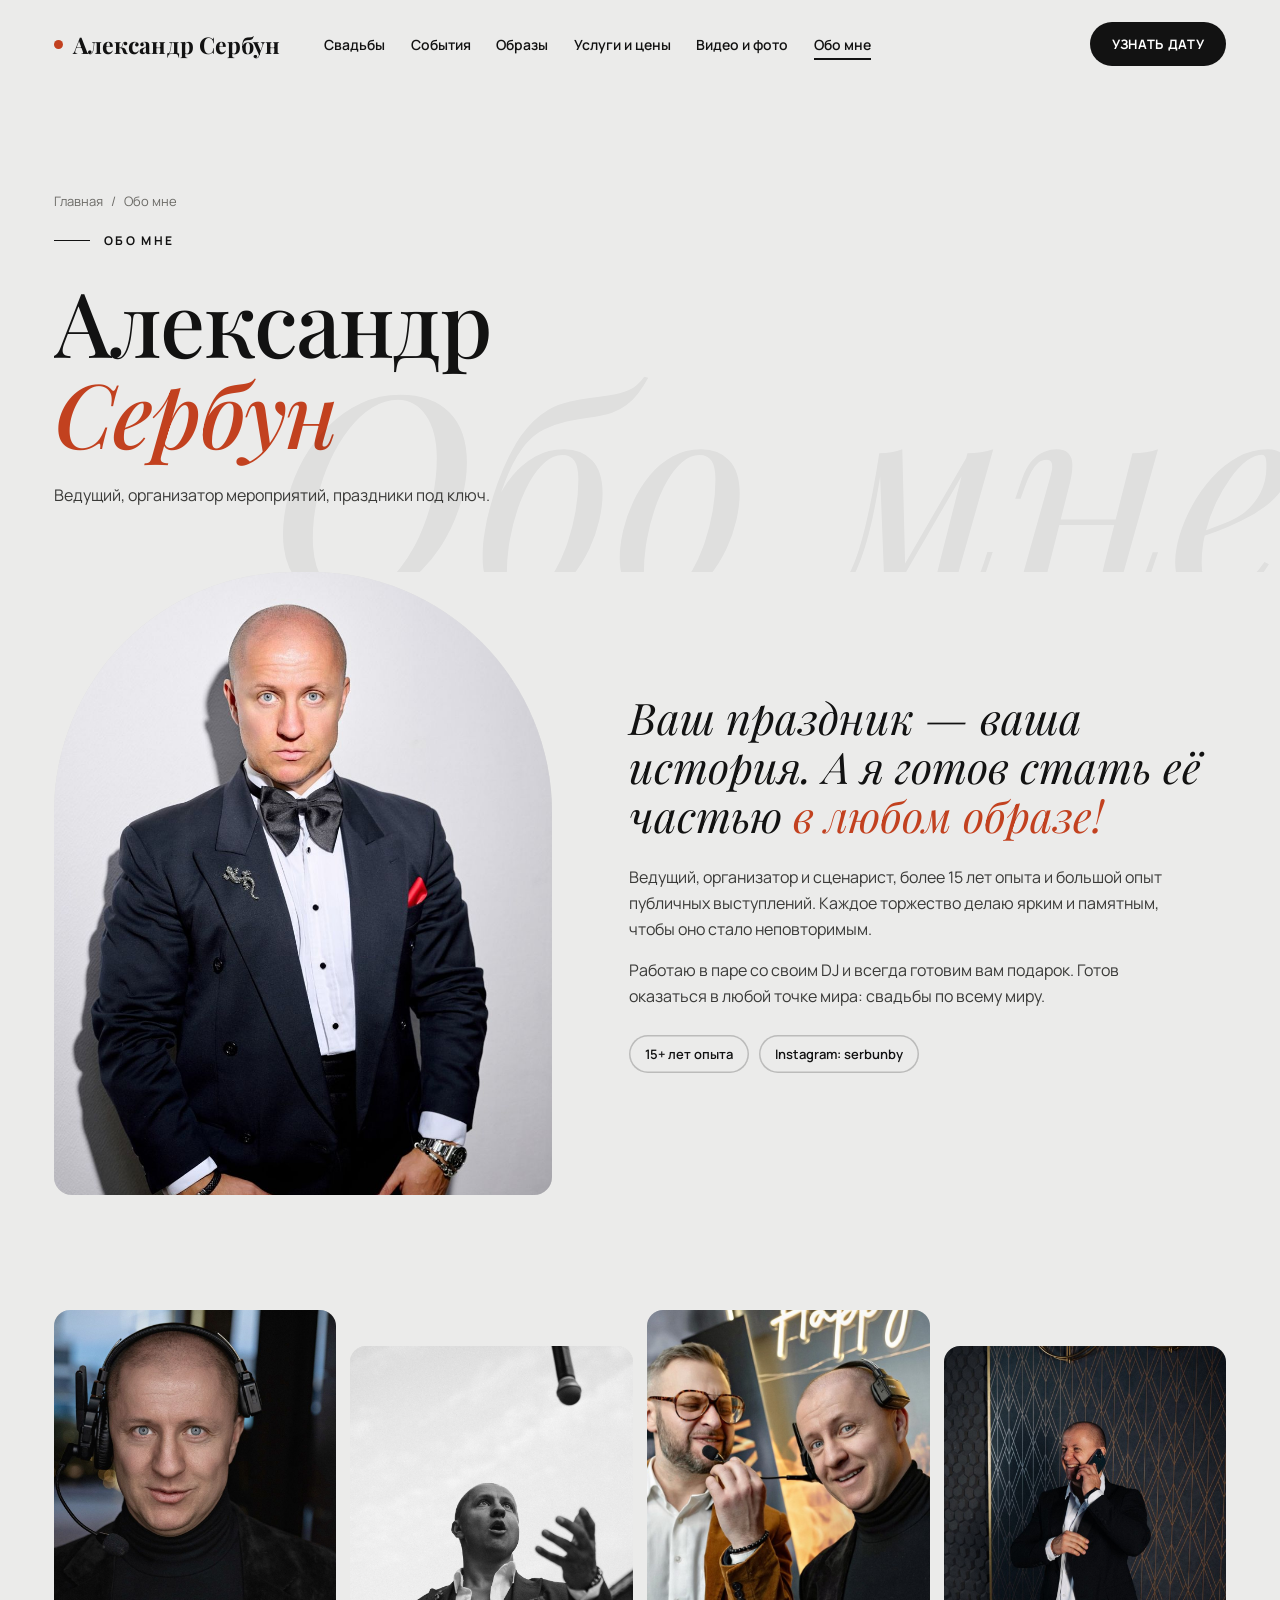
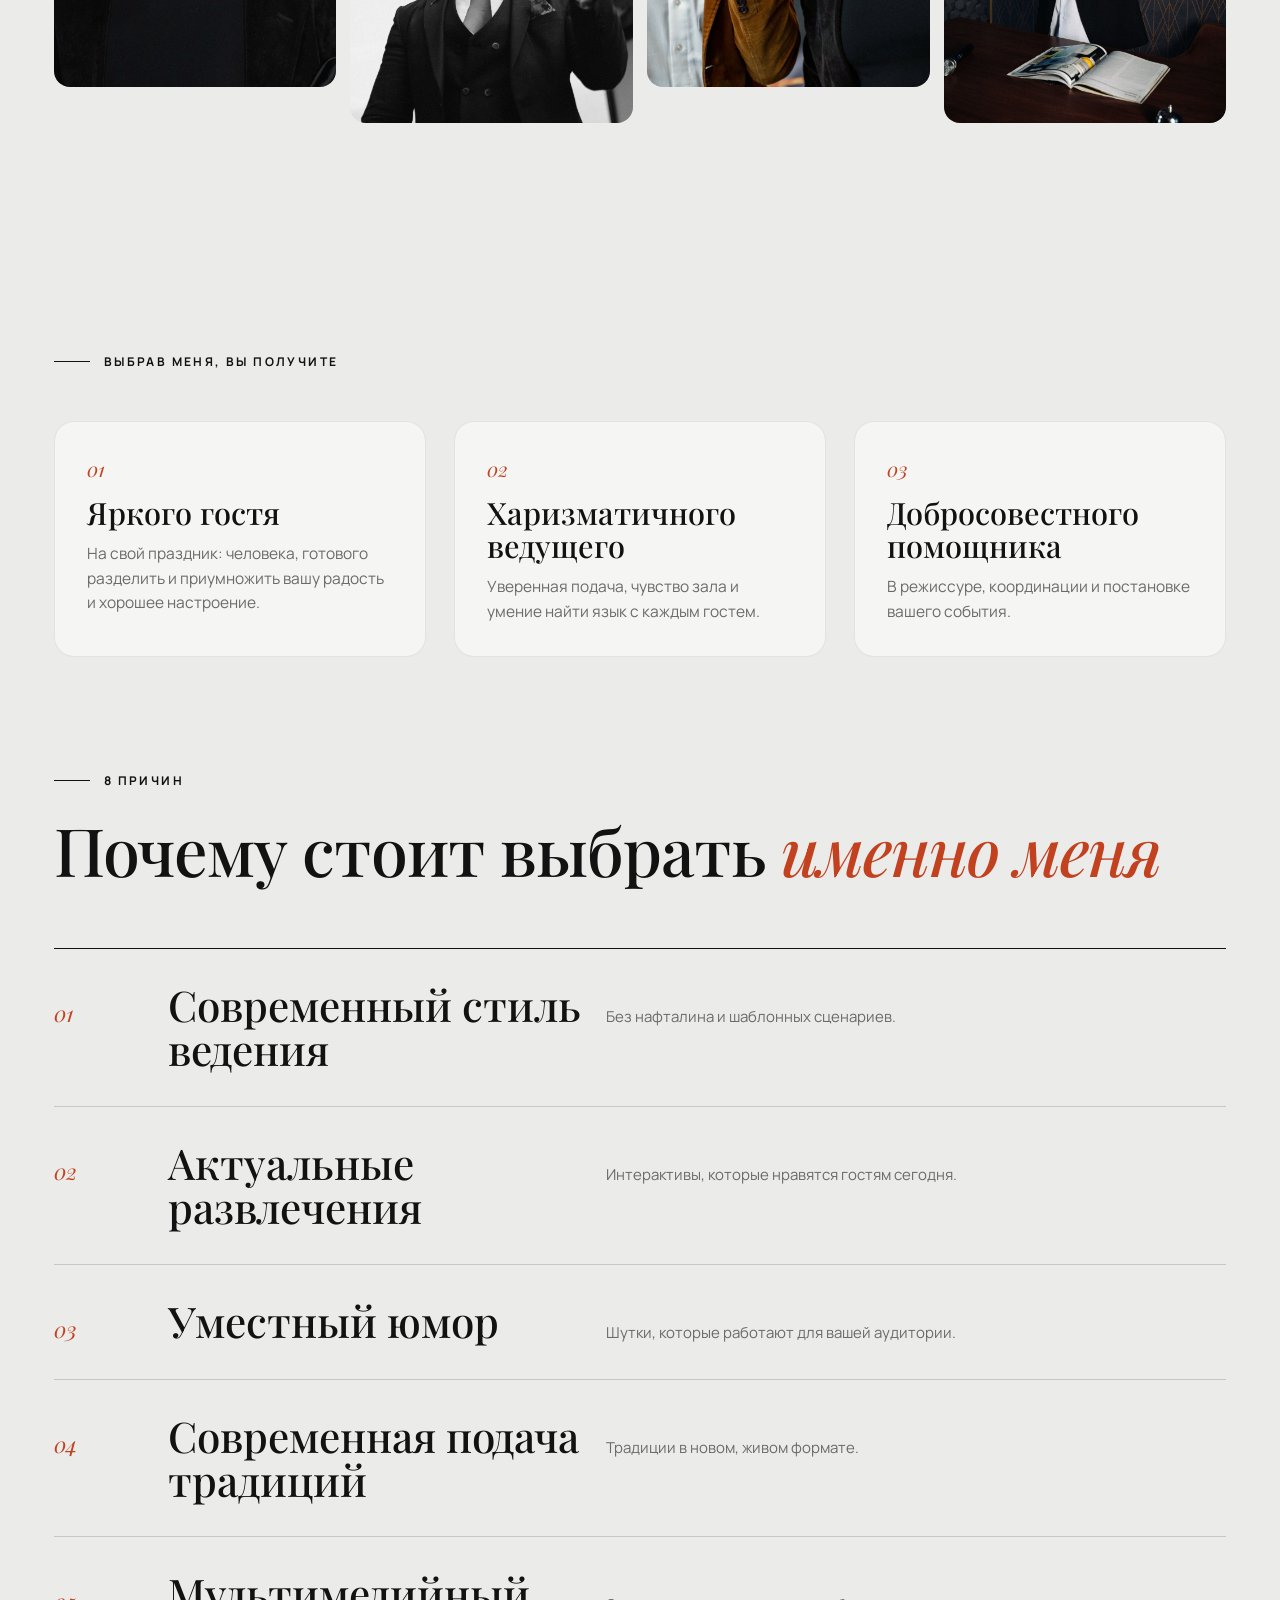
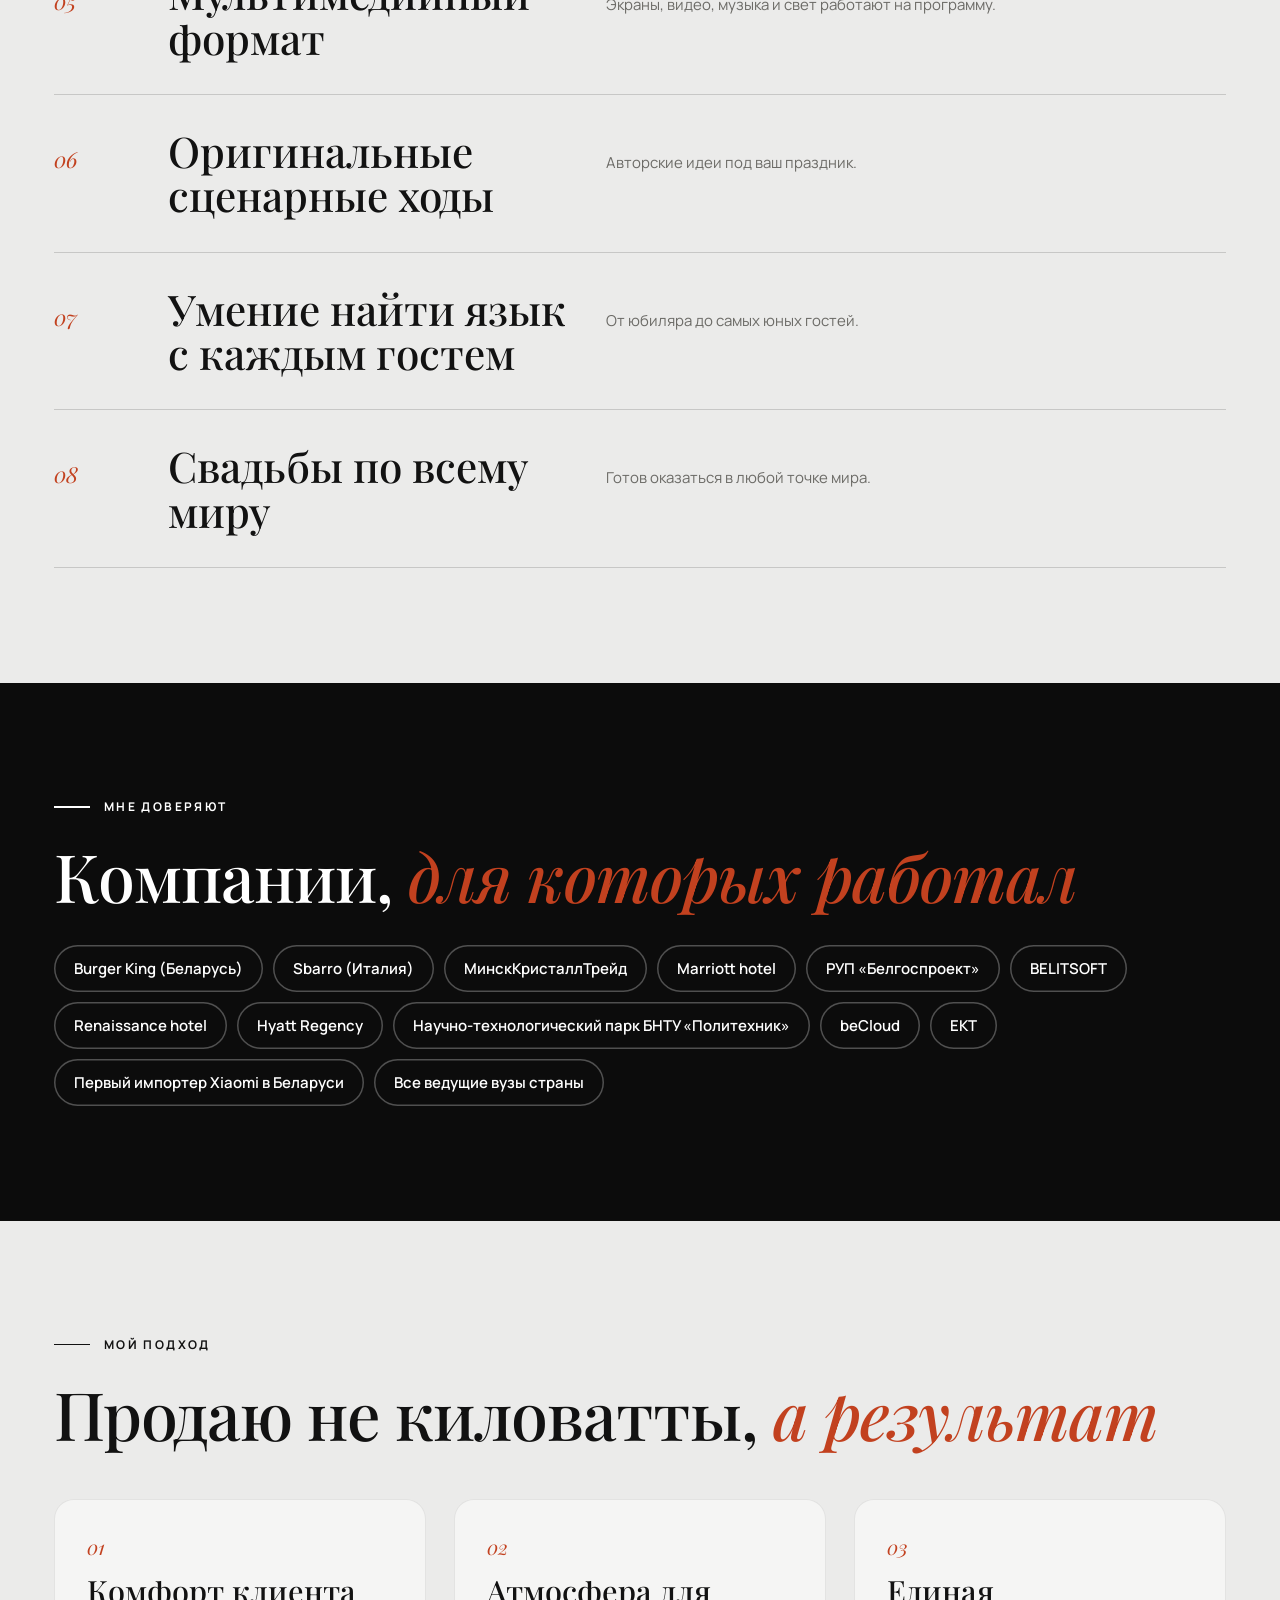
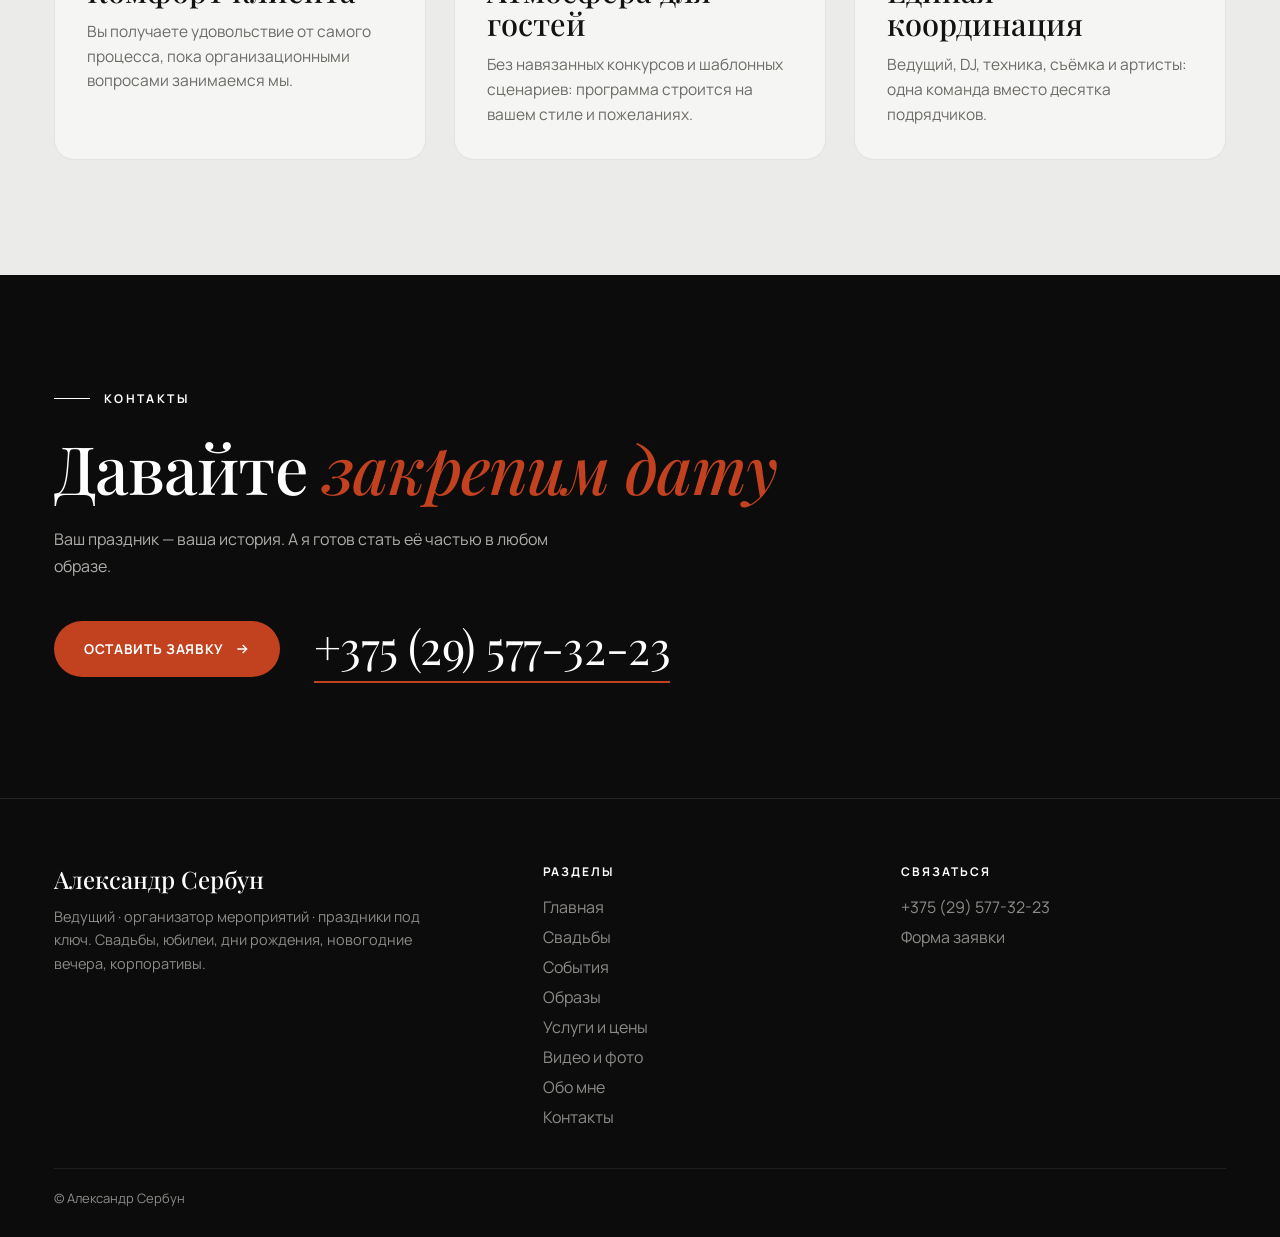
==== about.html @ 48e341a2 "Remove unwanted photos from wedding and about pages Co-Authored-By: Claude Sonnet 5.5 <noreply@anthr" ====
<!DOCTYPE html>
<html lang="ru">
<head>
<meta charset="utf-8">
<meta name="viewport" content="width=device-width, initial-scale=1">
<title>Обо мне · Александр Сербун</title>
<meta name="description" content="Александр Сербун: ведущий, организатор мероприятий, праздники под ключ.">
<link rel="preconnect" href="https://fonts.googleapis.com">
<link rel="preconnect" href="https://fonts.gstatic.com" crossorigin>
<link href="https://fonts.googleapis.com/css2?family=Playfair+Display:ital,wght@0,500;0,700;1,500;1,700&family=Manrope:wght@400;500;600;700&display=swap" rel="stylesheet">
<link rel="stylesheet" href="assets/base.css">
<link rel="stylesheet" href="assets/pages.css">
</head>
<body>
<header class="nav" id="nav">
  <a class="logo" href="index.html"><i></i>Александр Сербун</a>
  <ul class="menu"><li><a href="wedding.html">Свадьбы</a></li><li><a href="events.html">События</a></li><li><a href="themes.html">Образы</a></li><li><a href="services.html">Услуги и цены</a></li><li><a href="gallery.html">Видео и фото</a></li><li><a href="about.html" aria-current="page">Обо мне</a></li></ul>
  <div class="nav__r"><a class="pill" href="contacts.html" data-mag><span>Узнать дату</span></a><button class="burger" id="burger" aria-label="Меню" aria-expanded="false"><span></span><span></span></button></div>
</header>
<nav class="mnav" aria-label="Меню"><a href="index.html" style="--i:0">Главная</a><a href="wedding.html" style="--i:1">Свадьбы</a><a href="events.html" style="--i:2">События</a><a href="themes.html" style="--i:3">Образы</a><a href="services.html" style="--i:4">Услуги и цены</a><a href="gallery.html" style="--i:5">Видео и фото</a><a href="about.html" style="--i:6">Обо мне</a><a href="contacts.html" style="--i:7">Контакты</a><small>+375 (29) 577-32-23</small></nav>
<section class="phead">
  <div class="wrap">
    <div class="crumbs"><a href="index.html">Главная</a><span>/</span><span>Обо мне</span></div>
    <div class="kick">Обо мне</div>
    <h1 class="h1"><span class="ln" style="--i:0"><span>Александр</span></span><span class="ln" style="--i:1"><span><em>Сербун</em></span></span></h1>
    <p class="sub">Ведущий, организатор мероприятий, праздники под ключ.</p>
  </div>
  <div class="phead__word" aria-hidden="true">Обо мне</div>
</section>
<section class="sec sec--tight">
  <div class="wrap about">
    <div class="about__img sr"><img src="img/p/64.jpg" alt="Александр Сербун" style="object-position:50% 8%"></div>
    <div class="sr">
      <p class="quote">Ваш праздник — ваша история. А я готов стать её частью <em>в любом образе!</em></p>
      <p class="sub">Ведущий, организатор и сценарист, более 15 лет опыта и большой опыт публичных выступлений. Каждое торжество делаю ярким и памятным, чтобы оно стало неповторимым.</p>
      <p class="sub" style="margin-top:14px">Работаю в паре со своим DJ и всегда готовим вам подарок. Готов оказаться в любой точке мира: свадьбы по всему миру.</p>
      <div class="chips"><span class="chip">15+ лет опыта</span><span class="chip">Instagram: serbunby</span></div>
    </div>
  </div>
</section>
<section class="sec sec--tight"><div class="wrap"><div class="mos"><figure class="gi  sr" style="aspect-ratio:3/4"><img src="img/p/48.jpg" alt="Александр Сербун" loading="lazy" style="object-position:50% 25%"></figure><figure class="gi  sr" style="aspect-ratio:3/4"><img src="img/p/68.jpg" alt="Александр Сербун" loading="lazy" style="object-position:50% 40%"></figure><figure class="gi  sr" style="aspect-ratio:3/4"><img src="img/p/52.jpg" alt="Александр Сербун" loading="lazy" style="object-position:50% 40%"></figure><figure class="gi  sr" style="aspect-ratio:3/4"><img src="img/p/06.jpg" alt="Александр Сербун" loading="lazy" style="object-position:50% 40%"></figure></div></div></section>
<section class="sec">
  <div class="wrap">
    <div class="kick">Выбрав меня, вы получите</div>
    <div class="g3 mt">
      <div class="card sr"><span class="n">01</span><h3>Яркого гостя</h3><p>На свой праздник: человека, готового разделить и приумножить вашу радость и хорошее настроение.</p></div>
      <div class="card sr"><span class="n">02</span><h3>Харизматичного ведущего</h3><p>Уверенная подача, чувство зала и умение найти язык с каждым гостем.</p></div>
      <div class="card sr"><span class="n">03</span><h3>Добросовестного помощника</h3><p>В режиссуре, координации и постановке вашего события.</p></div>
    </div>
  </div>
</section>
<section class="sec sec--tight">
  <div class="wrap">
    <div class="kick">8 причин</div>
    <h2 class="h2 sr" style="margin-bottom:36px">Почему стоит выбрать <em>именно меня</em></h2>
    <div class="tk"><div class="tk__row sr"><span class="tk__n">01</span><h3>Современный стиль ведения</h3><p>Без нафталина и шаблонных сценариев.</p></div><div class="tk__row sr"><span class="tk__n">02</span><h3>Актуальные развлечения</h3><p>Интерактивы, которые нравятся гостям сегодня.</p></div><div class="tk__row sr"><span class="tk__n">03</span><h3>Уместный юмор</h3><p>Шутки, которые работают для вашей аудитории.</p></div><div class="tk__row sr"><span class="tk__n">04</span><h3>Современная подача традиций</h3><p>Традиции в новом, живом формате.</p></div><div class="tk__row sr"><span class="tk__n">05</span><h3>Мультимедийный формат</h3><p>Экраны, видео, музыка и свет работают на программу.</p></div><div class="tk__row sr"><span class="tk__n">06</span><h3>Оригинальные сценарные ходы</h3><p>Авторские идеи под ваш праздник.</p></div><div class="tk__row sr"><span class="tk__n">07</span><h3>Умение найти язык с каждым гостем</h3><p>От юбиляра до самых юных гостей.</p></div><div class="tk__row sr"><span class="tk__n">08</span><h3>Свадьбы по всему миру</h3><p>Готов оказаться в любой точке мира.</p></div></div>
  </div>
</section>
<section class="sec sec--dark">
  <div class="wrap">
    <div class="kick">Мне доверяют</div>
    <h2 class="h2 sr">Компании, <em>для которых работал</em></h2>
    <div class="chips chips--cl sr"><span class="chip">Burger King (Беларусь)</span><span class="chip">Sbarro (Италия)</span><span class="chip">МинскКристаллТрейд</span><span class="chip">Marriott hotel</span><span class="chip">РУП «Белгоспроект»</span><span class="chip">BELITSOFT</span><span class="chip">Renaissance hotel</span><span class="chip">Hyatt Regency</span><span class="chip">Научно-технологический парк БНТУ «Политехник»</span><span class="chip">beCloud</span><span class="chip">EKT</span><span class="chip">Первый импортер Xiaomi в Беларуси</span><span class="chip">Все ведущие вузы страны</span></div>
  </div>
</section>
<section class="sec">
  <div class="wrap">
    <div class="kick">Мой подход</div>
    <h2 class="h2 sr">Продаю не киловатты, <em>а результат</em></h2>
    <div class="g3 mt">
      <div class="card sr"><span class="n">01</span><h3>Комфорт клиента</h3><p>Вы получаете удовольствие от самого процесса, пока организационными вопросами занимаемся мы.</p></div>
      <div class="card sr"><span class="n">02</span><h3>Атмосфера для гостей</h3><p>Без навязанных конкурсов и шаблонных сценариев: программа строится на вашем стиле и пожеланиях.</p></div>
      <div class="card sr"><span class="n">03</span><h3>Единая координация</h3><p>Ведущий, DJ, техника, съёмка и артисты: одна команда вместо десятка подрядчиков.</p></div>
    </div>
  </div>
</section>
<section class="sec sec--dark cta">
  <div class="wrap">
    <div class="kick">Контакты</div>
    <h2 class="h2 sr">Давайте <em>закрепим дату</em></h2>
    <p class="sub sr">Ваш праздник — ваша история. А я готов стать её частью в любом образе.</p>
    <div class="cta__row sr"><a class="pill pill--lg" href="contacts.html" data-mag><span>Оставить заявку</span><svg viewBox="0 0 24 24"><path d="M5 12h14M13 6l6 6-6 6"/></svg></a><a class="phone" href="tel:+375295773223">+375 (29) 577-32-23</a></div>
  </div>
</section>
<footer class="foot2">
  <div class="foot2__grid">
    <div><b>Александр Сербун</b><p>Ведущий · организатор мероприятий · праздники под ключ. Свадьбы, юбилеи, дни рождения, новогодние вечера, корпоративы.</p></div>
    <div><h4>Разделы</h4><a href="index.html">Главная</a><a href="wedding.html">Свадьбы</a><a href="events.html">События</a><a href="themes.html">Образы</a><a href="services.html">Услуги и цены</a><a href="gallery.html">Видео и фото</a><a href="about.html">Обо мне</a><a href="contacts.html">Контакты</a></div>
    <div><h4>Связаться</h4><a href="tel:+375295773223">+375 (29) 577-32-23</a><a href="contacts.html">Форма заявки</a></div>
  </div>
  <div class="foot2__bot">© Александр Сербун</div>
</footer>
<script src="assets/site.js"></script>
</body>
</html>
---- assets/base.css ----
:root{
  --ground:#ebebea; --ink:#121212; --ink2:#3a3a38; --muted:#6c6b67; --accent:#c2411f; --black:#0c0c0c;
  --serif:"Playfair Display",Georgia,"Times New Roman",serif; --sans:"Manrope",system-ui,-apple-system,"Segoe UI",sans-serif;
  --gutter:clamp(20px,4.2vw,72px); --h:100vh; --ease:cubic-bezier(.22,1,.36,1);
}
@supports (height:100svh){:root{--h:100svh}}
*{box-sizing:border-box;margin:0;padding:0}
html{background:var(--ground);scroll-behavior:smooth}
body{font-family:var(--sans);color:var(--ink);background:var(--ground);-webkit-font-smoothing:antialiased;overflow-x:hidden}
a{color:inherit;text-decoration:none}
::selection{background:var(--accent);color:#fff}

/* ---------- NAV ---------- */
.nav{position:fixed;inset:0 0 auto 0;z-index:20;display:flex;align-items:center;justify-content:space-between;padding:22px var(--gutter);transition:padding .4s var(--ease),background .4s,backdrop-filter .4s,box-shadow .4s}
.nav.is-stuck{padding-top:13px;padding-bottom:13px;background:rgba(235,235,234,.78);backdrop-filter:blur(14px);-webkit-backdrop-filter:blur(14px);box-shadow:0 1px 0 rgba(0,0,0,.07)}
.logo{font-family:var(--serif);font-weight:700;font-size:23px;letter-spacing:.005em;display:flex;align-items:center;gap:10px}
.logo i{width:9px;height:9px;border-radius:50%;background:var(--accent);display:block;transition:transform .5s var(--ease)}
.logo:hover i{transform:scale(1.8)}
.menu{margin-left:clamp(28px,3.4vw,64px);margin-right:auto;display:flex;gap:clamp(16px,2vw,34px);list-style:none;font-size:14px;font-weight:600}
.menu a{position:relative;padding:6px 0;display:block}
.menu a::after{content:"";position:absolute;left:0;right:0;bottom:0;height:1.5px;background:var(--ink);transform:scaleX(0);transform-origin:right;transition:transform .45s var(--ease)}
.menu a:hover::after{transform:scaleX(1);transform-origin:left}
.pill{display:inline-flex;align-items:center;gap:10px;padding:13px 22px;border-radius:999px;background:var(--ink);color:#fff;font-size:13px;font-weight:700;letter-spacing:.05em;text-transform:uppercase;position:relative;overflow:hidden;transition:background .3s,transform .25s var(--ease);will-change:transform}
.pill::before{content:"";position:absolute;inset:0;background:var(--accent);transform:translateY(101%);transition:transform .45s var(--ease)}
.pill:hover::before{transform:none}
.pill span,.pill svg{position:relative}
.pill svg{width:16px;height:16px;stroke:currentColor;fill:none;stroke-width:2;transition:transform .4s var(--ease)}
.pill:hover svg{transform:translateX(4px)}
.pill--lg{padding:19px 30px;font-size:13.5px}
.pill--ghost{background:transparent;color:var(--ink);box-shadow:inset 0 0 0 1.5px var(--ink)}
.pill--ghost::before{background:var(--ink)}
.pill--ghost:hover{color:#fff}

/* ---------- HERO ---------- */
.hero{position:relative;height:var(--h);min-height:620px;overflow:hidden;isolation:isolate}
.stage-clip{position:absolute;inset:0;overflow:hidden;z-index:0}
.stage-wrap{position:absolute;top:0;left:50%;width:max(100vw,calc(var(--h)*1.7778));aspect-ratio:16/9;transform:translateX(-50%)}
.stage{position:absolute;inset:0;transform:translate3d(calc(var(--mx,0)*-10px),calc(var(--my,0)*-6px + var(--sy,0)*1px),0) scale(calc(1.02 + var(--sz,0)));will-change:transform;animation:settle 2.6s var(--ease) both}
.stage>img.bg{position:absolute;inset:0;width:100%;height:100%;display:block;user-select:none;-webkit-user-drag:none}
@keyframes settle{from{opacity:0;filter:blur(14px);scale:1.14}to{opacity:1;filter:blur(0);scale:1}}

/* microphone: left/top/size in % of the 3840x2160 canvas */
.mic{position:absolute;left:57.162%;top:0;width:5.2083%;height:19.17%;transform:translate3d(calc(var(--mx,0)*-22px),calc(var(--my,0)*-10px),0);will-change:transform}
.mic-a{width:100%;height:100%;transform-origin:50% 92%;animation:drop 1.5s .55s cubic-bezier(.3,1.4,.5,1) both,toss 2s 2.6s infinite}
.mic-a img{width:100%;height:100%;display:block;filter:drop-shadow(0 18px 14px rgba(0,0,0,.22));user-select:none;-webkit-user-drag:none}
@keyframes drop{from{transform:translateY(-130%) rotate(-24deg);opacity:0}35%{opacity:1}to{transform:none}}
@keyframes toss{
  0%,52%{transform:none}
  68%{transform:translateY(-34%) rotate(11deg)}
  82%{transform:translateY(-3%) rotate(-5deg)}
  91%{transform:translateY(-1%) rotate(2deg)}
  100%{transform:none}
}
}
}

/* soft light wash so black text reads over darker sky on the left */
.hero::after{content:"";position:absolute;inset:0;z-index:1;pointer-events:none;background:linear-gradient(90deg,rgba(236,236,235,.55) 0%,rgba(236,236,235,0) 42%)}

.hero__title{position:absolute;z-index:3;left:var(--gutter);top:calc(var(--h)*.185);font-family:var(--serif);font-weight:500;font-size:clamp(40px,5.7vw,112px);line-height:1.02;letter-spacing:-.015em;color:var(--ink)}
.ln{display:block;overflow:hidden;padding-bottom:.14em;margin-bottom:-.14em}
.ln>span{display:block;transform:translateY(112%) rotate(2.5deg);transform-origin:0 100%;animation:up 1.15s var(--ease) forwards;animation-delay:calc(.35s + var(--i)*.14s)}
@keyframes up{to{transform:none}}
.title em{font-style:italic;color:var(--accent);position:relative;display:inline-block}
.title em svg{position:absolute;left:0;bottom:-.06em;width:100%;height:.22em;overflow:visible}
.title em path{fill:none;stroke:var(--accent);stroke-width:3.2;stroke-linecap:round;stroke-dasharray:420;stroke-dashoffset:420;animation:draw 1.2s 1.7s var(--ease) forwards}
@keyframes draw{to{stroke-dashoffset:0}}

.eyebrow{position:absolute;z-index:3;left:var(--gutter);top:calc(var(--h)*.185 - 38px);display:flex;align-items:center;gap:12px;font-size:12px;font-weight:700;letter-spacing:.2em;text-transform:uppercase;opacity:0;animation:fade .9s .2s var(--ease) forwards}
.eyebrow::before{content:"";width:36px;height:1.5px;background:var(--ink);transform-origin:left;animation:grow .9s .25s var(--ease) both}
@keyframes grow{from{transform:scaleX(0)}}
@keyframes fade{to{opacity:1}}

.lower{position:absolute;z-index:3;left:var(--gutter);bottom:clamp(40px,8svh,84px);width:min(27vw,420px)}
.lede{font-size:clamp(15px,1.15vw,18px);line-height:1.62;color:var(--ink2);font-weight:500}
.acts{margin-top:28px;display:flex;gap:12px;flex-wrap:wrap}
.rv{opacity:0;transform:translateY(22px);animation:rvIn 1s var(--ease) forwards;animation-delay:calc(1.1s + var(--d,0)*.12s)}
@keyframes rvIn{to{opacity:1;transform:none}}

.avail{position:absolute;z-index:3;right:var(--gutter);bottom:clamp(40px,8svh,84px);width:min(250px,22vw);padding:20px 22px;border-radius:18px;background:rgba(244,244,243,.72);backdrop-filter:blur(14px);-webkit-backdrop-filter:blur(14px);box-shadow:0 1px 0 rgba(255,255,255,.6) inset,0 20px 50px -20px rgba(0,0,0,.35)}
.avail small{display:flex;align-items:center;gap:9px;font-size:11.5px;font-weight:700;letter-spacing:.12em;text-transform:uppercase;color:var(--ink2)}
.dot{width:8px;height:8px;border-radius:50%;background:#2f9e5b;position:relative}
.dot::after{content:"";position:absolute;inset:-5px;border-radius:50%;border:1.5px solid #2f9e5b;animation:ping 1.8s infinite}
@keyframes ping{from{transform:scale(.4);opacity:1}to{transform:scale(1.5);opacity:0}}
.avail b{display:block;font-family:var(--serif);font-size:28px;font-weight:500;margin:10px 0 4px;line-height:1.1}
.avail span.s{font-size:13px;color:var(--muted);line-height:1.45;display:block}

.cue{position:absolute;z-index:3;left:50%;bottom:20px;translate:-50% 0;width:22px;height:36px;border:1.5px solid var(--ink);border-radius:12px;opacity:.55}
.cue::after{content:"";position:absolute;left:50%;top:7px;width:3px;height:7px;margin-left:-1.5px;border-radius:2px;background:var(--ink);animation:wheel 1.8s infinite}
@keyframes wheel{0%{transform:translateY(0);opacity:1}80%{transform:translateY(12px);opacity:0}100%{opacity:0}}

/* ---------- STRIP ---------- */
.strip{background:var(--black);color:#fff;overflow:hidden;padding:26px 0;border-block:1px solid rgba(255,255,255,.08)}
.track{display:flex;width:max-content;animation:slide 34s linear infinite}
.strip:hover .track{animation-play-state:paused}
.track span{font-family:var(--serif);font-style:italic;font-size:clamp(26px,3.2vw,46px);padding:0 28px;display:flex;align-items:center;gap:56px;white-space:nowrap}
.track span::after{content:"";width:12px;height:12px;background:var(--accent);transform:rotate(45deg)}
@keyframes slide{to{transform:translateX(-50%)}}

/* ---------- NUMBERS ---------- */
.nums{background:var(--black);color:#fff;padding:clamp(56px,8vw,110px) var(--gutter)}
.nums__grid{max-width:1280px;margin:0 auto;display:grid;grid-template-columns:repeat(3,1fr);gap:clamp(24px,4vw,64px)}
.num{border-top:1px solid rgba(255,255,255,.2);padding-top:22px}
.num b{display:block;font-family:var(--serif);font-weight:500;font-size:clamp(54px,7vw,112px);line-height:1;letter-spacing:-.02em}
.num b{white-space:nowrap}
.num b i{font-style:normal;color:var(--accent);font-size:.38em;letter-spacing:0}
.num p{margin-top:14px;color:#a9a8a4;font-size:15px;line-height:1.5}
.sr{opacity:0;transform:translateY(40px);transition:opacity 1s var(--ease),transform 1s var(--ease);transition-delay:calc(var(--d,0)*.12s)}
.sr.in{opacity:1;transform:none}


/* ---------- SECTIONS ---------- */
.sec{padding:clamp(72px,9vw,150px) var(--gutter);position:relative}
.sec--dark{background:var(--black);color:#fff}
.wrap{max-width:1280px;margin:0 auto}
.kick{display:flex;align-items:center;gap:14px;font-size:12px;font-weight:700;letter-spacing:.2em;text-transform:uppercase;margin-bottom:26px}
.kick::before{content:"";width:36px;height:1.5px;background:currentColor}
.h2{font-family:var(--serif);font-weight:500;font-size:clamp(36px,5.2vw,84px);line-height:1.04;letter-spacing:-.015em}
.h2 em{font-style:italic;color:var(--accent)}
.sub{margin-top:24px;font-size:clamp(16px,1.25vw,19px);line-height:1.65;color:var(--ink2);max-width:34em}
.sec--dark .sub{color:#aeada9}

/* package */
.pkg{display:grid;grid-template-columns:minmax(0,5fr) minmax(0,6fr);gap:clamp(36px,6vw,110px);align-items:start}
.pkg__left{position:sticky;top:110px}
.price{margin-top:38px;display:flex;align-items:baseline;gap:14px;font-family:var(--serif)}
.price b{font-weight:500;font-size:clamp(60px,8vw,128px);line-height:.95;letter-spacing:-.03em}
.price span{font-size:clamp(20px,2vw,30px);color:var(--muted);font-style:italic}
.chips{margin-top:26px;display:flex;flex-wrap:wrap;gap:10px}
.chip{padding:10px 16px;border-radius:999px;font-size:13px;font-weight:600;box-shadow:inset 0 0 0 1.5px rgba(18,18,18,.22)}
.list{list-style:none;border-top:1.5px solid var(--ink)}
.list li{display:grid;grid-template-columns:54px 1fr;gap:6px 10px;padding:24px 0;border-bottom:1px solid rgba(18,18,18,.16);transition:padding .5s var(--ease),background .4s}
.list li:hover{padding-left:16px}
.list .n{font-family:var(--serif);font-style:italic;color:var(--accent);font-size:20px;padding-top:2px}
.list b{display:block;font-size:clamp(18px,1.55vw,23px);font-weight:700;letter-spacing:-.005em}
.list p{margin-top:6px;font-size:15px;line-height:1.55;color:var(--muted)}

/* themes */
.themes{margin-top:clamp(40px,5vw,72px);display:grid;grid-template-columns:repeat(5,1fr);gap:14px}
.theme{position:relative;aspect-ratio:3/4.1;border-radius:18px;padding:22px;display:flex;flex-direction:column;justify-content:space-between;background:#171717;box-shadow:inset 0 0 0 1px rgba(255,255,255,.1);overflow:hidden;transition:transform .6s var(--ease),background .5s}
.theme::before{content:"";position:absolute;width:180%;aspect-ratio:1;left:-40%;top:100%;border-radius:50%;background:var(--accent);transition:top .7s var(--ease)}
.theme:hover{transform:translateY(-8px) rotate(-1deg)}
.theme:hover::before{top:30%}
.theme>*{position:relative}
.theme small{font-size:12px;letter-spacing:.18em;font-weight:700;color:#8c8b87;transition:color .4s}
.theme h3{font-family:var(--serif);font-weight:500;font-size:clamp(24px,2vw,34px);line-height:1.05;overflow-wrap:anywhere}
.theme h3 em{display:block;font-size:.5em;font-style:normal;letter-spacing:.14em;text-transform:uppercase;font-family:var(--sans);font-weight:700;color:#8c8b87;margin-top:12px;transition:color .4s}
.theme:hover small,.theme:hover h3 em{color:rgba(255,255,255,.85)}
.note{margin-top:30px;font-size:14.5px;color:#8c8b87;max-width:46em;line-height:1.6}

/* turnkey */
.tk{margin-top:clamp(36px,5vw,70px);border-top:1.5px solid var(--ink)}
.tk__row{display:grid;grid-template-columns:90px minmax(0,4fr) minmax(0,6fr);gap:24px;align-items:baseline;padding:34px 0;border-bottom:1px solid rgba(18,18,18,.16);position:relative;overflow:hidden}
.tk__row::before{content:"";position:absolute;inset:0;background:var(--ink);transform:scaleY(0);transform-origin:bottom;transition:transform .55s var(--ease);z-index:0}
.tk__row:hover::before{transform:scaleY(1)}
.tk__row>*{position:relative;z-index:1;transition:color .35s,transform .55s var(--ease)}
.tk__row:hover>*{color:#fff}
.tk__row:hover .tk__n{color:var(--accent)}
.tk__row:hover h3{transform:translateX(12px)}
.tk__n{font-family:var(--serif);font-style:italic;font-size:22px;color:var(--accent)}
.tk__row h3{font-family:var(--serif);font-weight:500;font-size:clamp(28px,3.3vw,52px);line-height:1.05}
.tk__row p{font-size:clamp(15px,1.15vw,17.5px);line-height:1.6;color:var(--muted)}
.tk__row:hover p{color:#c9c8c4}
.tk__row p b{color:var(--ink);font-weight:700;transition:color .35s}
.tk__row:hover p b{color:#fff}

/* steps */
.steps{margin-top:clamp(40px,5vw,72px);display:grid;grid-template-columns:repeat(3,1fr);gap:clamp(24px,3.5vw,56px);position:relative}
.steps::before{content:"";z-index:0;position:absolute;left:0;right:0;top:34px;height:1.5px;background:rgba(255,255,255,.18)}
.steps::after{content:"";z-index:0;position:absolute;left:0;top:34px;height:1.5px;width:100%;background:var(--accent);transform:scaleX(0);transform-origin:left;transition:transform 2.2s .3s var(--ease)}
.steps.in::after{transform:scaleX(1)}
.step{position:relative;z-index:1;padding-top:78px}
.step i{position:absolute;top:0;left:0;width:68px;height:68px;border-radius:50%;background:var(--black);box-shadow:inset 0 0 0 1.5px rgba(255,255,255,.35);display:grid;place-items:center;font-style:normal;font-family:var(--serif);font-size:28px;transition:background .5s,box-shadow .5s}
.step:hover i{background:var(--accent);box-shadow:none}
.step h3{font-family:var(--serif);font-weight:500;font-size:clamp(24px,2.2vw,34px);line-height:1.1}
.step p{margin-top:12px;color:#aeada9;line-height:1.6;font-size:15.5px}

/* contact */
.contact{display:grid;grid-template-columns:minmax(0,1fr) minmax(0,1fr);gap:clamp(36px,6vw,110px);align-items:start}
.phone{display:inline-block;margin-top:34px;font-family:var(--serif);font-size:clamp(30px,3.6vw,54px);letter-spacing:-.01em;border-bottom:2px solid var(--accent);padding-bottom:4px;transition:color .3s}
.phone:hover{color:var(--accent)}
.form{display:grid;gap:14px;background:#151515;border-radius:22px;padding:clamp(22px,3vw,40px);box-shadow:inset 0 0 0 1px rgba(255,255,255,.09)}
.form label{display:grid;gap:8px;font-size:12px;font-weight:700;letter-spacing:.12em;text-transform:uppercase;color:#8c8b87}
.form input,.form select{font:inherit;font-size:16px;letter-spacing:0;text-transform:none;font-weight:500;color:#fff;background:transparent;border:0;border-bottom:1.5px solid rgba(255,255,255,.22);padding:10px 0 12px;outline:0;border-radius:0;transition:border-color .3s;color-scheme:dark}
.form select option{color:#111}
.form input:focus,.form select:focus{border-color:var(--accent)}
.form .row2{display:grid;grid-template-columns:1fr 1fr;gap:18px}
.form button{margin-top:10px;border:0;cursor:pointer;font-family:var(--sans)}
.form .pill{justify-content:center;background:var(--accent)}
.form .pill::before{background:#fff}
.form .pill:hover{color:#111}
.result{display:none;margin-top:6px;padding:18px;border-radius:14px;background:rgba(255,255,255,.06);font-size:14.5px;line-height:1.6;color:#d9d8d4;white-space:pre-line}
.result.show{display:block;animation:rvIn .6s var(--ease) both}
.result button{margin-top:12px;background:#fff;color:#111;padding:10px 16px;border-radius:999px;font-size:12.5px;font-weight:700;letter-spacing:.05em;text-transform:uppercase;cursor:pointer}
.foot{background:var(--black);color:#8c8b87;padding:30px var(--gutter);border-top:1px solid rgba(255,255,255,.1);font-size:14px;display:flex;justify-content:space-between;gap:20px;flex-wrap:wrap}
.foot b{color:#fff;font-family:var(--serif);font-weight:500;font-size:18px}

/* ---------- MOBILE ---------- */
@media (max-width:900px){
  :root{--h:60svh}
  .menu{display:none}
  .nav .pill{padding:11px 16px;font-size:12px}
  .hero{height:auto;min-height:0;padding-bottom:36px;background:var(--ground)}
  .hero .stage-clip{height:var(--h);inset:0 0 auto 0;-webkit-mask-image:linear-gradient(#000 78%,transparent);mask-image:linear-gradient(#000 78%,transparent)}
  .hero::after{display:none}
  .hero__spacer{height:calc(var(--h) - 20px)}
  .eyebrow{top:86px}
  .hero__title{top:108px;font-size:clamp(30px,8.6vw,52px)}
  .lower{position:relative;left:auto;bottom:auto;width:auto;margin:0 var(--gutter)}
  .avail{position:relative;right:auto;bottom:auto;width:auto;margin:26px var(--gutter) 0}
  .cue{display:none}
  .nums__grid{grid-template-columns:1fr}

  .pkg,.contact{grid-template-columns:1fr}
  .pkg__left{position:static}
  .themes{grid-template-columns:repeat(2,1fr)}
  .theme{aspect-ratio:3/3.4;padding:16px}
  .theme h3{font-size:18px;overflow-wrap:normal}
  .theme:last-child{grid-column:1/-1;aspect-ratio:auto;min-height:130px}
  .tk__row{grid-template-columns:44px 1fr;gap:10px 14px;padding:26px 0}
  .tk__row p{grid-column:2}
  .steps{grid-template-columns:1fr;gap:34px}
  .steps::before,.steps::after{display:none}
  .step{padding:0 0 0 88px;min-height:68px}
  .form .row2{grid-template-columns:1fr}
}
@media (min-width:901px){.hero__spacer{display:none}}

@media (prefers-reduced-motion:reduce){
  *,*::before,*::after{animation-duration:.01ms!important;animation-delay:0s!important;animation-iteration-count:1!important;transition-duration:.01ms!important}
  .track{animation:none}
}
---- assets/pages.css ----
/* ===== multipage additions ===== */
body{animation:pagein .7s var(--ease) both}
@keyframes pagein{from{opacity:0}to{opacity:1}}

/* nav: burger + mobile overlay */
.nav .menu a[aria-current="page"]::after{transform:scaleX(1)}
.burger{display:none;width:46px;height:46px;border-radius:50%;border:0;background:var(--ink);cursor:pointer;position:relative;margin-left:10px}
.burger span{position:absolute;left:14px;right:14px;height:1.5px;background:#fff;transition:transform .45s var(--ease),top .45s var(--ease)}
.burger span:nth-child(1){top:19px}.burger span:nth-child(2){top:26px}
.menu-open .burger span:nth-child(1){top:23px;transform:rotate(45deg)}
.menu-open .burger span:nth-child(2){top:23px;transform:rotate(-45deg)}
.nav__r{display:flex;align-items:center}
.mnav{position:fixed;inset:0;z-index:15;background:var(--black);color:#fff;display:flex;flex-direction:column;justify-content:center;gap:6px;padding:0 var(--gutter);clip-path:circle(0 at calc(100% - 44px) 44px);transition:clip-path .8s var(--ease);pointer-events:none}
.menu-open .mnav{clip-path:circle(150% at calc(100% - 44px) 44px);pointer-events:auto}
.mnav a{font-family:var(--serif);font-size:clamp(34px,9vw,56px);line-height:1.25;opacity:0;transform:translateY(24px);transition:opacity .6s var(--ease),transform .6s var(--ease)}
.menu-open .mnav a{opacity:1;transform:none;transition-delay:calc(.15s + var(--i)*.06s)}
.mnav small{margin-top:26px;color:#8c8b87;font-size:15px}
.menu-open{overflow:hidden}
.menu-open .nav{background:transparent!important;box-shadow:none!important;backdrop-filter:none!important}
.menu-open .logo{color:#fff}

/* page head */
.phead{padding:clamp(140px,15vw,220px) var(--gutter) clamp(36px,5vw,80px);position:relative;overflow:hidden}
.phead .h1{font-family:var(--serif);font-weight:500;font-size:clamp(42px,7vw,118px);line-height:1.02;letter-spacing:-.02em;max-width:14em}
.phead .h1 em{font-style:italic;color:var(--accent)}
.phead .ln>span{animation-delay:calc(.15s + var(--i)*.13s)}
.phead .sub{opacity:0;animation:rvIn 1s .7s var(--ease) forwards}
.phead .kick{opacity:0;animation:rvIn .8s .05s var(--ease) forwards}
.crumbs{margin-bottom:22px;font-size:13px;color:var(--muted);display:flex;gap:8px}
.crumbs a:hover{color:var(--ink)}
.phead__word{position:absolute;right:-1vw;bottom:-.18em;font-family:var(--serif);font-style:italic;font-size:clamp(120px,22vw,360px);line-height:1;color:rgba(18,18,18,.05);pointer-events:none;user-select:none;white-space:nowrap}

/* placeholders */
.ph{position:relative;border-radius:16px;overflow:hidden;background:repeating-linear-gradient(135deg,#dcdcda 0 14px,#e3e3e1 14px 28px);display:grid;place-items:center;color:#8d8c88;font-size:12px;font-weight:700;letter-spacing:.14em;text-transform:uppercase;text-align:center;padding:14px;transition:transform .7s var(--ease)}
.ph:hover{transform:scale(.985)}
.ph--dark{background:repeating-linear-gradient(135deg,#171717 0 14px,#1c1c1c 14px 28px);color:#6d6c68}
.ph--video::after{content:"";position:absolute;width:64px;height:64px;border-radius:50%;background:var(--accent);box-shadow:0 12px 30px -8px rgba(194,65,31,.6)}
.ph--video::before{content:"";position:absolute;z-index:1;border-left:16px solid #fff;border-top:10px solid transparent;border-bottom:10px solid transparent;margin-left:5px}
.ph span{position:relative;z-index:2}
.ph--video span{position:absolute;bottom:14px;left:0;right:0}

/* generic grids */
.g2{display:grid;grid-template-columns:repeat(2,minmax(0,1fr));gap:clamp(20px,3vw,48px)}
.g3{display:grid;grid-template-columns:repeat(3,minmax(0,1fr));gap:clamp(16px,2.2vw,32px)}
.card{border-radius:20px;padding:clamp(24px,2.6vw,38px);background:#f5f5f4;box-shadow:inset 0 0 0 1px rgba(18,18,18,.08);transition:transform .6s var(--ease),box-shadow .6s}
.card:hover{transform:translateY(-6px);box-shadow:inset 0 0 0 1px rgba(18,18,18,.08),0 30px 50px -30px rgba(0,0,0,.3)}
.card .n{font-family:var(--serif);font-style:italic;color:var(--accent);font-size:20px}
.card h3{font-family:var(--serif);font-weight:500;font-size:clamp(26px,2.4vw,36px);line-height:1.08;margin:14px 0 12px}
.card p{color:var(--muted);line-height:1.6;font-size:15.5px}
.sec--dark .card{background:#151515;box-shadow:inset 0 0 0 1px rgba(255,255,255,.09)}
.sec--dark .card p{color:#aeada9}
.sec--tight{padding-top:0}
.mt{margin-top:clamp(32px,4vw,64px)}

/* link rows (home directions) */
a.tk__row{cursor:pointer}
.tk__arrow{justify-self:end;width:30px;height:30px;stroke:currentColor;fill:none;stroke-width:1.6;transition:transform .5s var(--ease)}
a.tk__row:hover .tk__arrow{transform:translate(6px,-6px)}
.tk__row.has-arrow{grid-template-columns:90px minmax(0,5fr) minmax(0,5fr) 40px}

/* price table */
.ptable{border-top:1.5px solid var(--ink)}
.ptable div{display:grid;grid-template-columns:minmax(0,5fr) minmax(0,5fr) auto;gap:20px;align-items:baseline;padding:26px 0;border-bottom:1px solid rgba(18,18,18,.16)}
.ptable b{font-family:var(--serif);font-weight:500;font-size:clamp(22px,2.2vw,32px)}
.ptable span{color:var(--muted);font-size:15px;line-height:1.5}
.ptable strong{font-family:var(--serif);font-weight:500;font-size:clamp(22px,2.2vw,32px);white-space:nowrap}
.ptable strong.soft{font-size:15px;font-family:var(--sans);font-weight:700;letter-spacing:.06em;text-transform:uppercase;color:var(--accent)}

/* faq */
.faq{border-top:1.5px solid var(--ink)}
.faq details{border-bottom:1px solid rgba(18,18,18,.16)}
.faq summary{list-style:none;cursor:pointer;display:flex;justify-content:space-between;gap:20px;align-items:center;padding:26px 0;font-family:var(--serif);font-size:clamp(21px,2vw,30px);line-height:1.15}
.faq summary::-webkit-details-marker{display:none}
.faq summary i{flex:none;width:34px;height:34px;border-radius:50%;box-shadow:inset 0 0 0 1.5px var(--ink);position:relative;transition:transform .5s var(--ease),background .3s}
.faq summary i::before,.faq summary i::after{content:"";position:absolute;left:10px;right:10px;top:16px;height:1.5px;background:var(--ink);transition:background .3s}
.faq summary i::after{transform:rotate(90deg);transition:transform .5s var(--ease),background .3s}
.faq details[open] summary i{transform:rotate(180deg);background:var(--ink)}
.faq details[open] summary i::before,.faq details[open] summary i::after{background:#fff}
.faq details[open] summary i::after{transform:rotate(0)}
.faq details p{padding:0 60px 28px 0;color:var(--muted);line-height:1.65;max-width:46em;animation:rvIn .6s var(--ease) both}

/* gallery */
.filters{display:flex;flex-wrap:wrap;gap:10px;margin-bottom:34px}
.filters button{font:inherit;font-size:13.5px;font-weight:700;padding:11px 20px;border-radius:999px;border:0;cursor:pointer;background:transparent;color:var(--ink);box-shadow:inset 0 0 0 1.5px rgba(18,18,18,.25);transition:.3s}
.filters button:hover{box-shadow:inset 0 0 0 1.5px var(--ink)}
.filters button.on{background:var(--ink);color:#fff;box-shadow:none}
.mason{columns:3;column-gap:18px}
.mason .ph{margin-bottom:18px;break-inside:avoid;transition:opacity .5s var(--ease),transform .6s var(--ease)}
.mason .ph.off{display:none}
.mason .a{aspect-ratio:4/5}.mason .b{aspect-ratio:1}.mason .c{aspect-ratio:16/10}.mason .d{aspect-ratio:3/4}

/* about */
.about{display:grid;grid-template-columns:minmax(0,5fr) minmax(0,6fr);gap:clamp(32px,6vw,100px);align-items:center}
.about__img{border-radius:240px 240px 18px 18px;overflow:hidden;aspect-ratio:4/5;position:relative;background:#dcdcda}
.about__img img{width:100%;height:100%;object-fit:cover;object-position:50% 20%;display:block;transform:scale(calc(1.04 + var(--sz,0)));transition:transform .2s linear}
.quote{font-family:var(--serif);font-style:italic;font-size:clamp(28px,3.4vw,54px);line-height:1.12}
.quote em{color:var(--accent)}

/* cta band */
.cta{text-align:left}
.cta .h2{max-width:12em}
.cta__row{margin-top:36px;display:flex;flex-wrap:wrap;gap:18px 34px;align-items:center}
.cta .pill{background:var(--accent)}
.cta .pill::before{background:#fff}
.cta .pill:hover{color:#111}
.cta .phone{margin-top:0}

/* footer */
.foot2{background:var(--black);color:#8c8b87;padding:clamp(44px,5vw,72px) var(--gutter) 30px;border-top:1px solid rgba(255,255,255,.1)}
.foot2__grid{max-width:1280px;margin:0 auto;display:grid;grid-template-columns:1.4fr 1fr 1fr;gap:34px}
.foot2 b{display:block;color:#fff;font-family:var(--serif);font-weight:500;font-size:24px;margin-bottom:10px}
.foot2 a{display:block;padding:4px 0;transition:color .3s}
.foot2 a:hover{color:#fff}
.foot2 p{line-height:1.6;font-size:14.5px;max-width:26em}
.foot2 h4{color:#fff;font-size:12px;letter-spacing:.16em;text-transform:uppercase;margin-bottom:12px}
.foot2__bot{max-width:1280px;margin:36px auto 0;padding-top:20px;border-top:1px solid rgba(255,255,255,.08);font-size:13px}

@media (max-width:900px){
  .burger{display:block}
  .nav .pill{display:none}
  .g2,.g3,.about{grid-template-columns:1fr}
  .mason{columns:2;column-gap:12px}
  .mason .ph{margin-bottom:12px}
  .ptable div{grid-template-columns:1fr auto;gap:6px 14px}
  .ptable span{grid-column:1/-1;grid-row:2}
  .tk__row.has-arrow{grid-template-columns:44px 1fr 28px}
  .tk__row.has-arrow p{grid-column:2/3}
  .tk__arrow{grid-row:1;grid-column:3}
  .foot2__grid{grid-template-columns:1fr}
  .faq details p{padding-right:0}
  .phead__word{display:none}
}

/* photos */
.gi{margin:0;border-radius:16px;overflow:hidden;background:#dcdcda;position:relative}
.gi img{width:100%;height:100%;object-fit:cover;display:block;transition:transform .9s var(--ease)}
.gi:hover img{transform:scale(1.05)}
.mos{display:grid;grid-template-columns:repeat(4,minmax(0,1fr));gap:14px}
.mos .gi:nth-child(even){margin-top:36px}
.mason .gi{margin-bottom:18px;break-inside:avoid;cursor:zoom-in;transition:opacity .5s var(--ease)}
.mason .gi img{height:auto}
.mason .gi.off{display:none}
.mason .gi--vid{cursor:default;background:#000}.mason .gi--vid video{width:100%;display:block}
.lb{position:fixed;inset:0;background:rgba(12,12,12,.94);display:none;place-items:center;z-index:200;cursor:zoom-out;padding:24px}
.lb.on{display:grid}.lb img{max-width:100%;max-height:100%;border-radius:10px}
@media(max-width:900px){.mos{grid-template-columns:repeat(2,minmax(0,1fr))}.mos .gi:nth-child(even){margin-top:0}.mason{columns:2;column-gap:12px}.mason .gi{margin-bottom:12px}}
.chips--cl{margin-top:34px}.chips--cl .chip{font-size:15px;padding:13px 20px}
.sec--dark .chip{box-shadow:inset 0 0 0 1.5px rgba(255,255,255,.28);color:#fff}
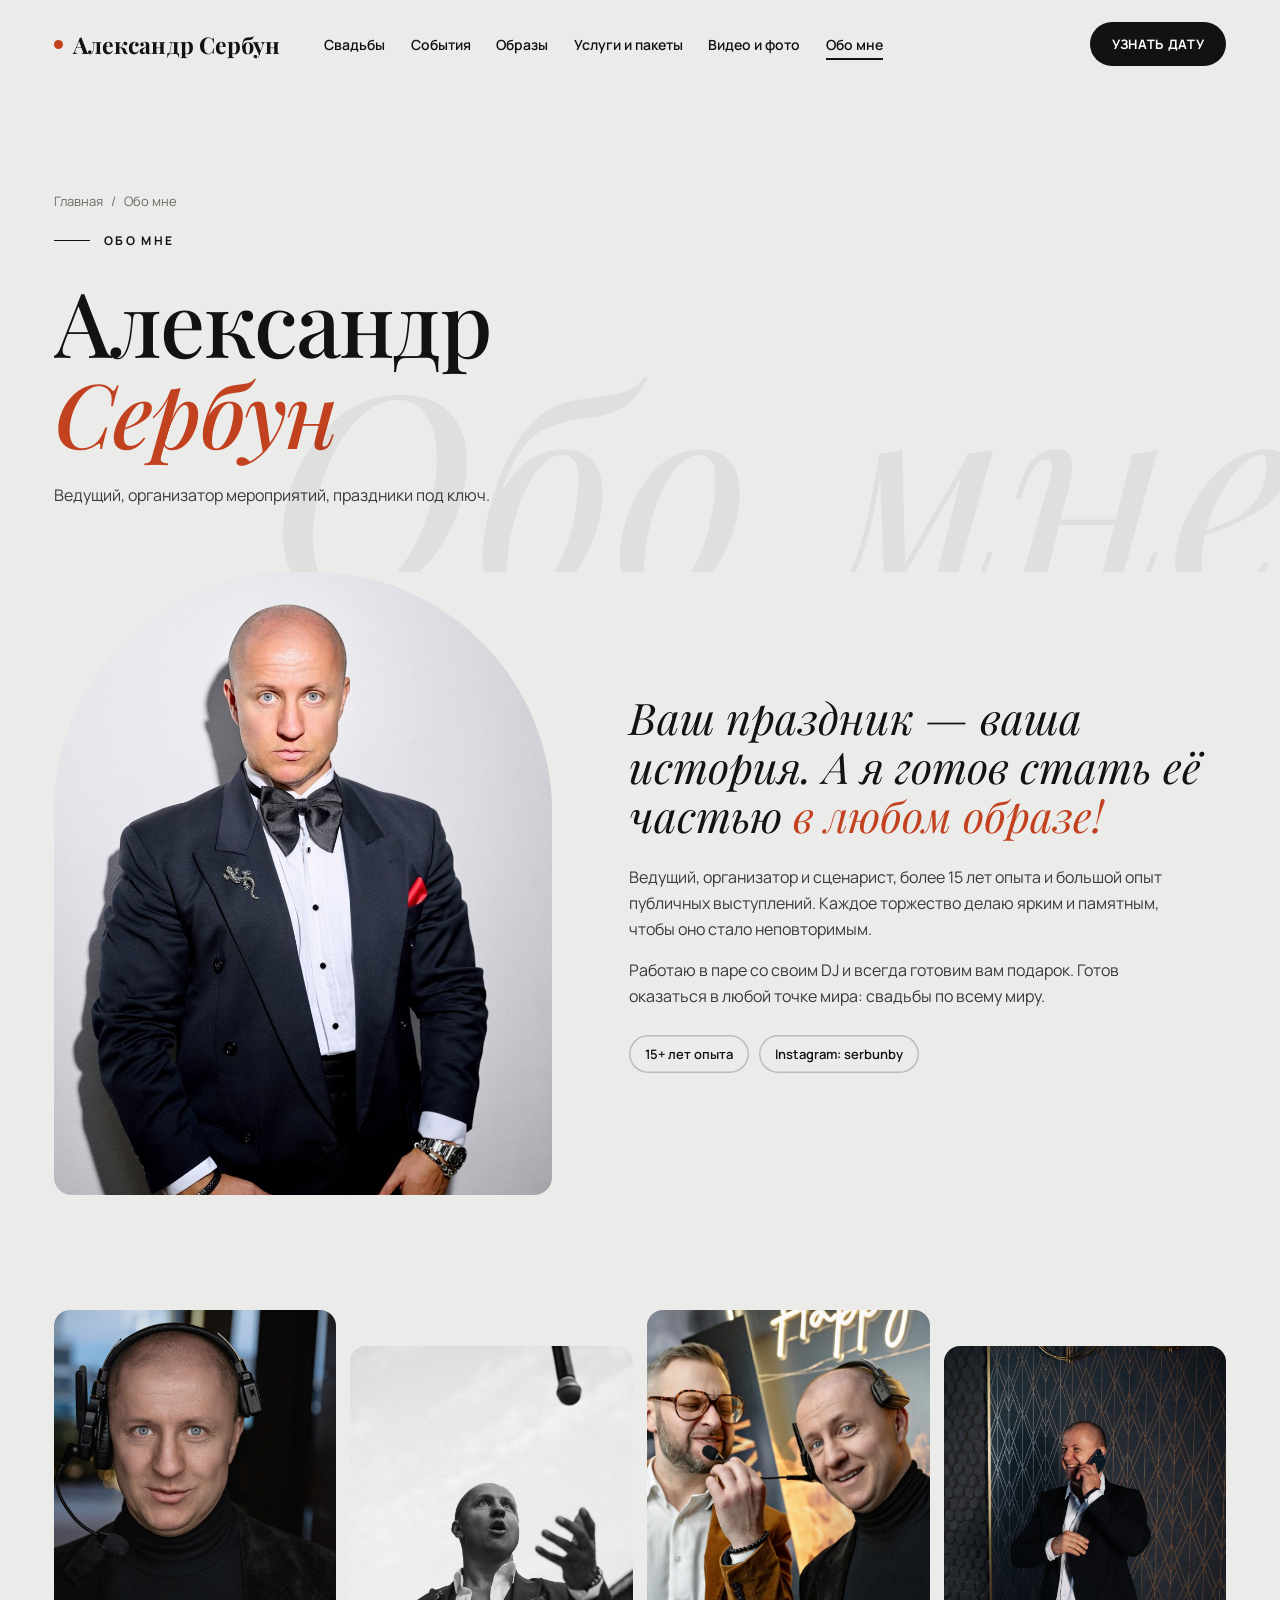
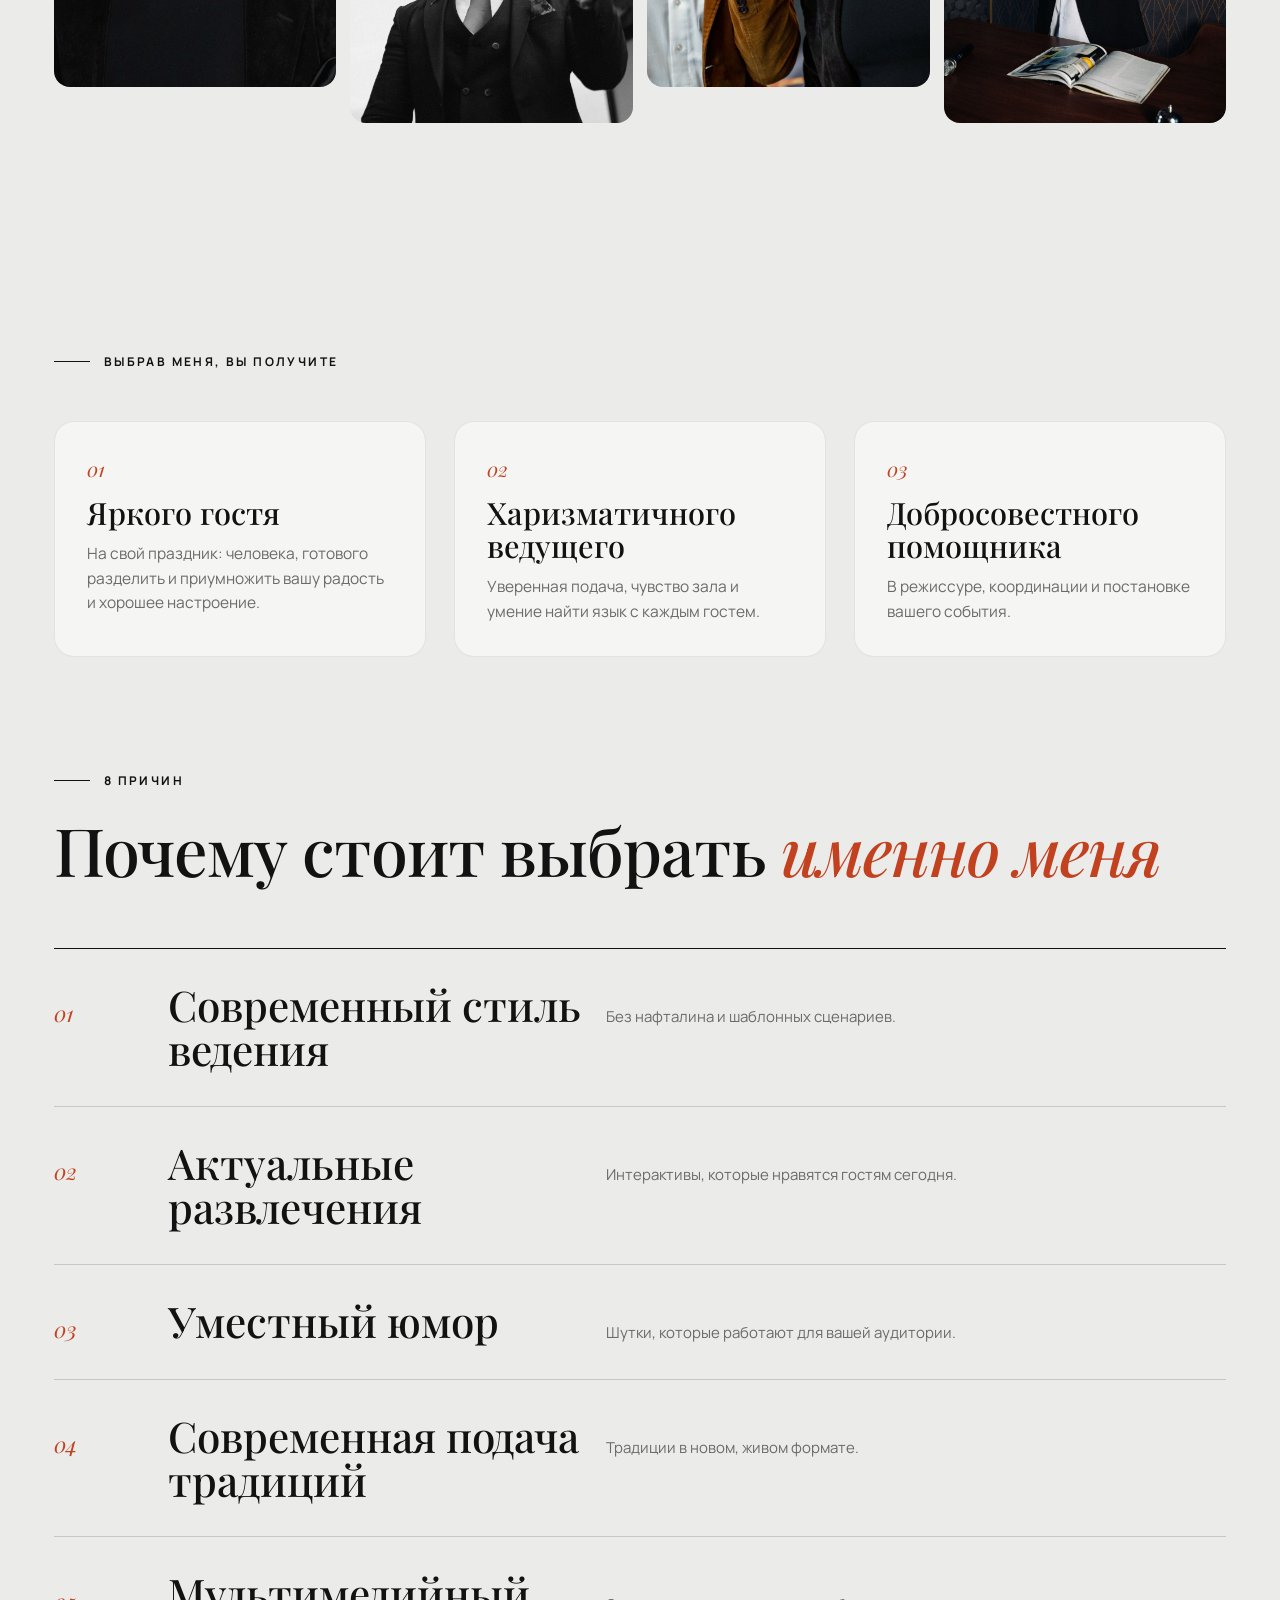
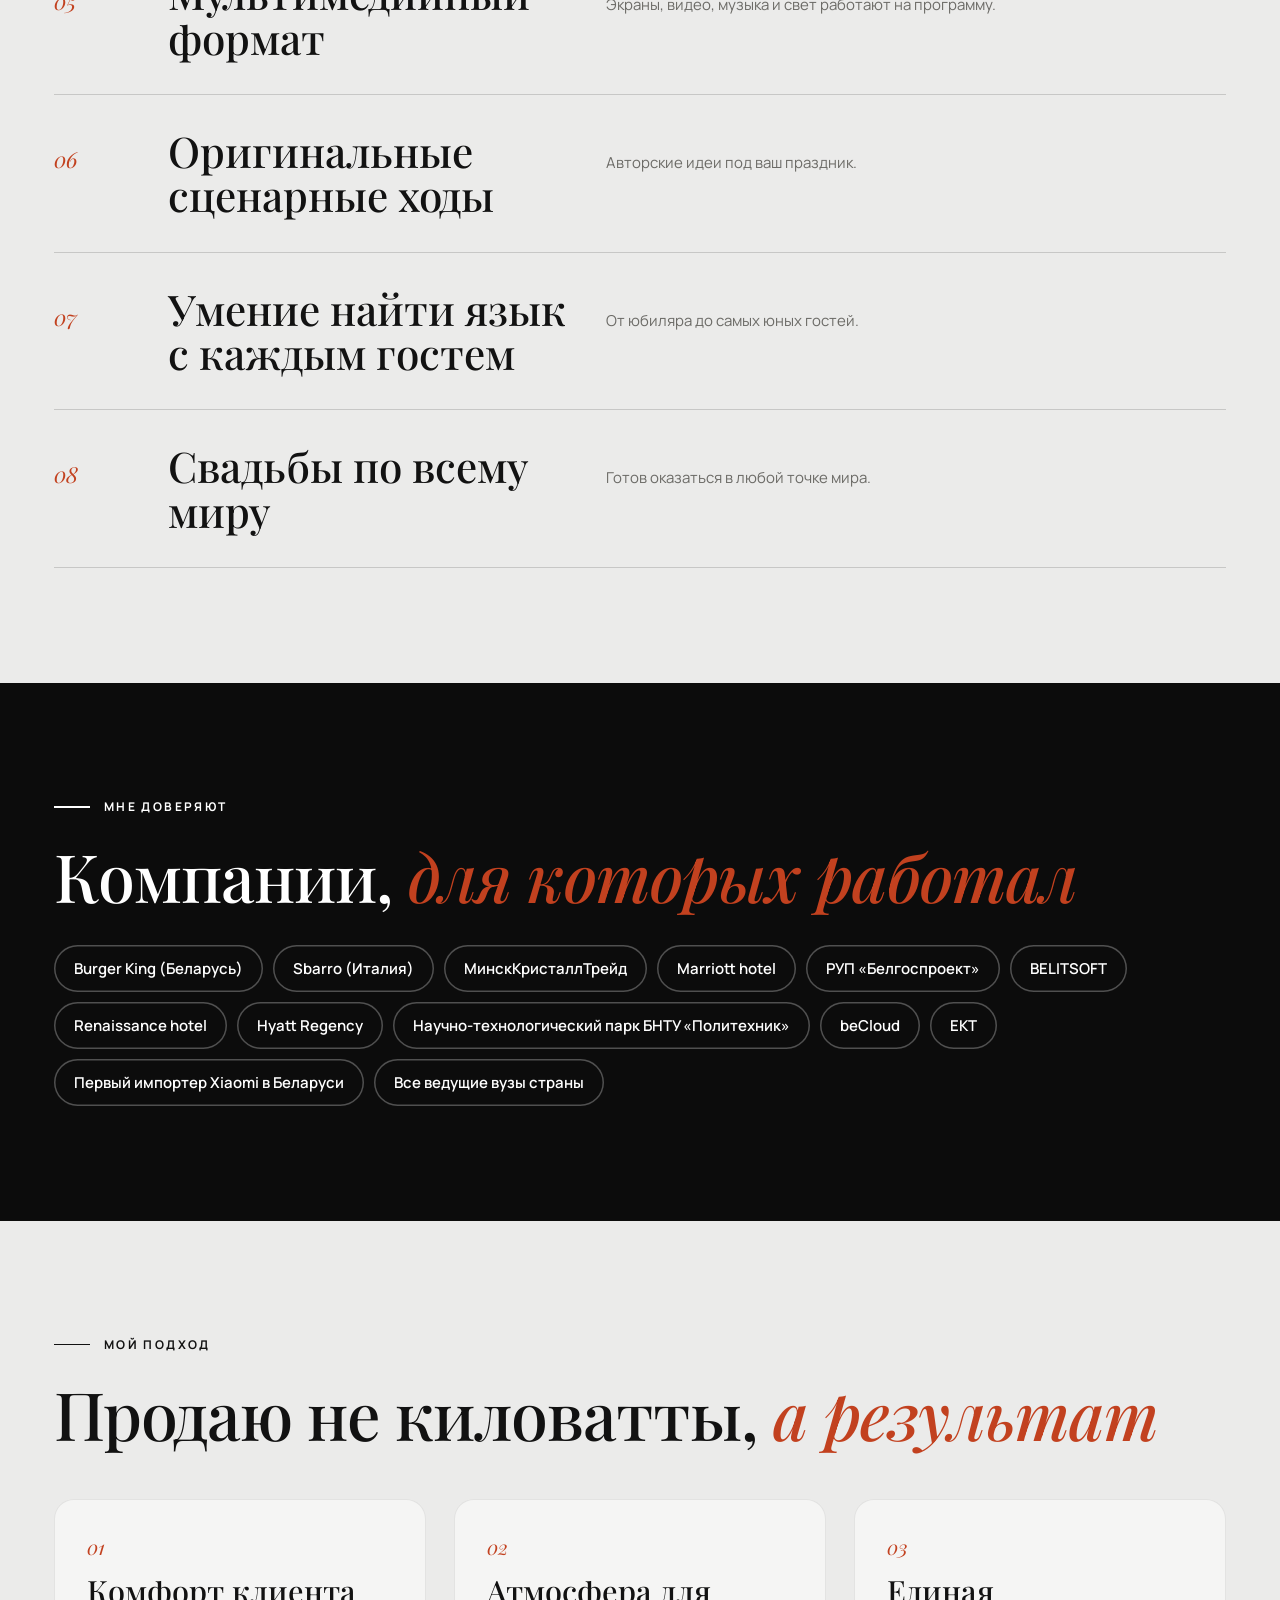
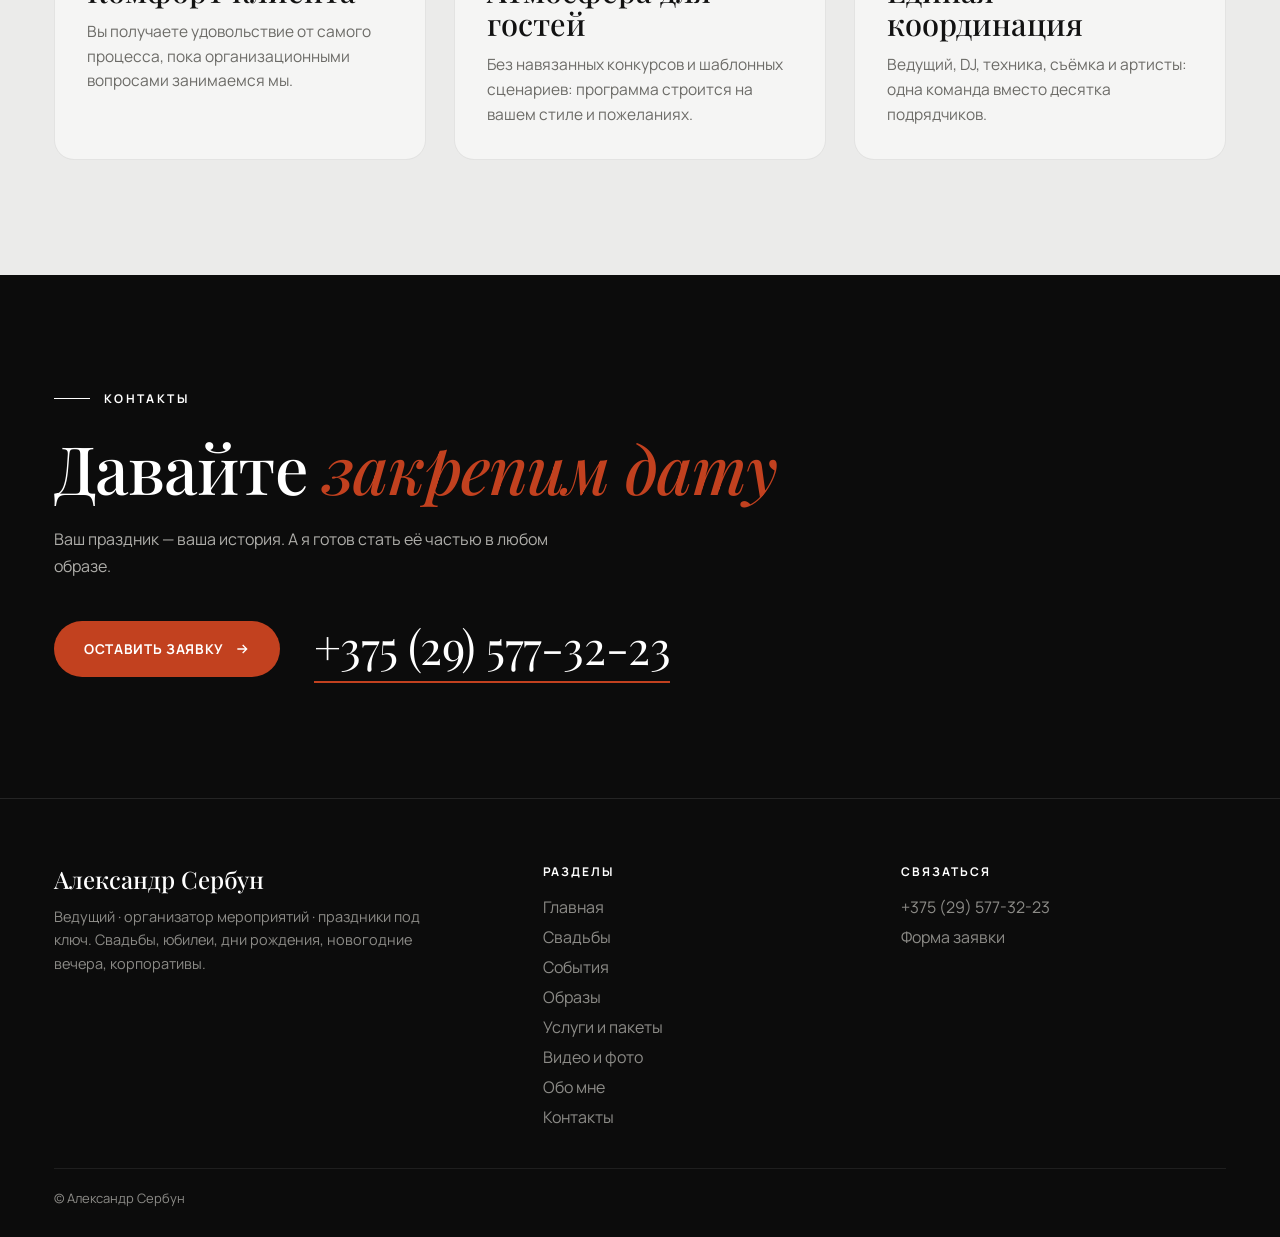
==== commit 7ec989d3: "Remove prices, add three packages (Lite, Standard, Premium) Co-Authored-By: Claude Sonnet 5.5 <norep" ====
--- a/about.html
+++ b/about.html
@@ -14,10 +14,10 @@
 <body>
 <header class="nav" id="nav">
   <a class="logo" href="index.html"><i></i>Александр Сербун</a>
-  <ul class="menu"><li><a href="wedding.html">Свадьбы</a></li><li><a href="events.html">События</a></li><li><a href="themes.html">Образы</a></li><li><a href="services.html">Услуги и цены</a></li><li><a href="gallery.html">Видео и фото</a></li><li><a href="about.html" aria-current="page">Обо мне</a></li></ul>
+  <ul class="menu"><li><a href="wedding.html">Свадьбы</a></li><li><a href="events.html">События</a></li><li><a href="themes.html">Образы</a></li><li><a href="services.html">Услуги и пакеты</a></li><li><a href="gallery.html">Видео и фото</a></li><li><a href="about.html" aria-current="page">Обо мне</a></li></ul>
   <div class="nav__r"><a class="pill" href="contacts.html" data-mag><span>Узнать дату</span></a><button class="burger" id="burger" aria-label="Меню" aria-expanded="false"><span></span><span></span></button></div>
 </header>
-<nav class="mnav" aria-label="Меню"><a href="index.html" style="--i:0">Главная</a><a href="wedding.html" style="--i:1">Свадьбы</a><a href="events.html" style="--i:2">События</a><a href="themes.html" style="--i:3">Образы</a><a href="services.html" style="--i:4">Услуги и цены</a><a href="gallery.html" style="--i:5">Видео и фото</a><a href="about.html" style="--i:6">Обо мне</a><a href="contacts.html" style="--i:7">Контакты</a><small>+375 (29) 577-32-23</small></nav>
+<nav class="mnav" aria-label="Меню"><a href="index.html" style="--i:0">Главная</a><a href="wedding.html" style="--i:1">Свадьбы</a><a href="events.html" style="--i:2">События</a><a href="themes.html" style="--i:3">Образы</a><a href="services.html" style="--i:4">Услуги и пакеты</a><a href="gallery.html" style="--i:5">Видео и фото</a><a href="about.html" style="--i:6">Обо мне</a><a href="contacts.html" style="--i:7">Контакты</a><small>+375 (29) 577-32-23</small></nav>
 <section class="phead">
   <div class="wrap">
     <div class="crumbs"><a href="index.html">Главная</a><span>/</span><span>Обо мне</span></div>
@@ -85,7 +85,7 @@
 <footer class="foot2">
   <div class="foot2__grid">
     <div><b>Александр Сербун</b><p>Ведущий · организатор мероприятий · праздники под ключ. Свадьбы, юбилеи, дни рождения, новогодние вечера, корпоративы.</p></div>
-    <div><h4>Разделы</h4><a href="index.html">Главная</a><a href="wedding.html">Свадьбы</a><a href="events.html">События</a><a href="themes.html">Образы</a><a href="services.html">Услуги и цены</a><a href="gallery.html">Видео и фото</a><a href="about.html">Обо мне</a><a href="contacts.html">Контакты</a></div>
+    <div><h4>Разделы</h4><a href="index.html">Главная</a><a href="wedding.html">Свадьбы</a><a href="events.html">События</a><a href="themes.html">Образы</a><a href="services.html">Услуги и пакеты</a><a href="gallery.html">Видео и фото</a><a href="about.html">Обо мне</a><a href="contacts.html">Контакты</a></div>
     <div><h4>Связаться</h4><a href="tel:+375295773223">+375 (29) 577-32-23</a><a href="contacts.html">Форма заявки</a></div>
   </div>
   <div class="foot2__bot">© Александр Сербун</div>
--- a/assets/pages.css
+++ b/assets/pages.css
@@ -146,3 +146,16 @@
 @media(max-width:900px){.mos{grid-template-columns:repeat(2,minmax(0,1fr))}.mos .gi:nth-child(even){margin-top:0}.mason{columns:2;column-gap:12px}.mason .gi{margin-bottom:12px}}
 .chips--cl{margin-top:34px}.chips--cl .chip{font-size:15px;padding:13px 20px}
 .sec--dark .chip{box-shadow:inset 0 0 0 1.5px rgba(255,255,255,.28);color:#fff}
+.tiers{display:grid;grid-template-columns:repeat(3,minmax(0,1fr));gap:22px;align-items:stretch}
+.tier{position:relative;display:flex;flex-direction:column;padding:34px 30px 30px;border-radius:26px;background:#fff;box-shadow:inset 0 0 0 1.5px rgba(14,14,14,.14)}
+.tier small{font-size:12px;font-weight:700;letter-spacing:.1em;text-transform:uppercase;color:var(--muted)}
+.tier h3{font-family:var(--serif);font-weight:500;font-size:clamp(34px,3.4vw,50px);line-height:1;margin:12px 0 14px}
+.tier>p{color:var(--muted);font-size:16px;line-height:1.5}
+.tier ul{list-style:none;margin:24px 0 30px;padding:0;display:grid;gap:12px;flex:1;align-content:start}
+.tier li{position:relative;padding-left:24px;font-size:15.5px;line-height:1.45}
+.tier li::before{content:"";position:absolute;left:0;top:.5em;width:10px;height:10px;border-radius:50%;background:var(--accent)}
+.tier .pill{align-self:flex-start}
+.tier--hot{background:#121212;color:#fff;box-shadow:none}
+.tier--hot small,.tier--hot>p{color:#aeada9}
+.tier__tag{position:absolute;top:22px;right:22px;padding:8px 14px;border-radius:999px;background:var(--accent);color:#fff;font-size:12px;font-weight:700;letter-spacing:.06em;text-transform:uppercase}
+@media(max-width:900px){.tiers{grid-template-columns:1fr}}
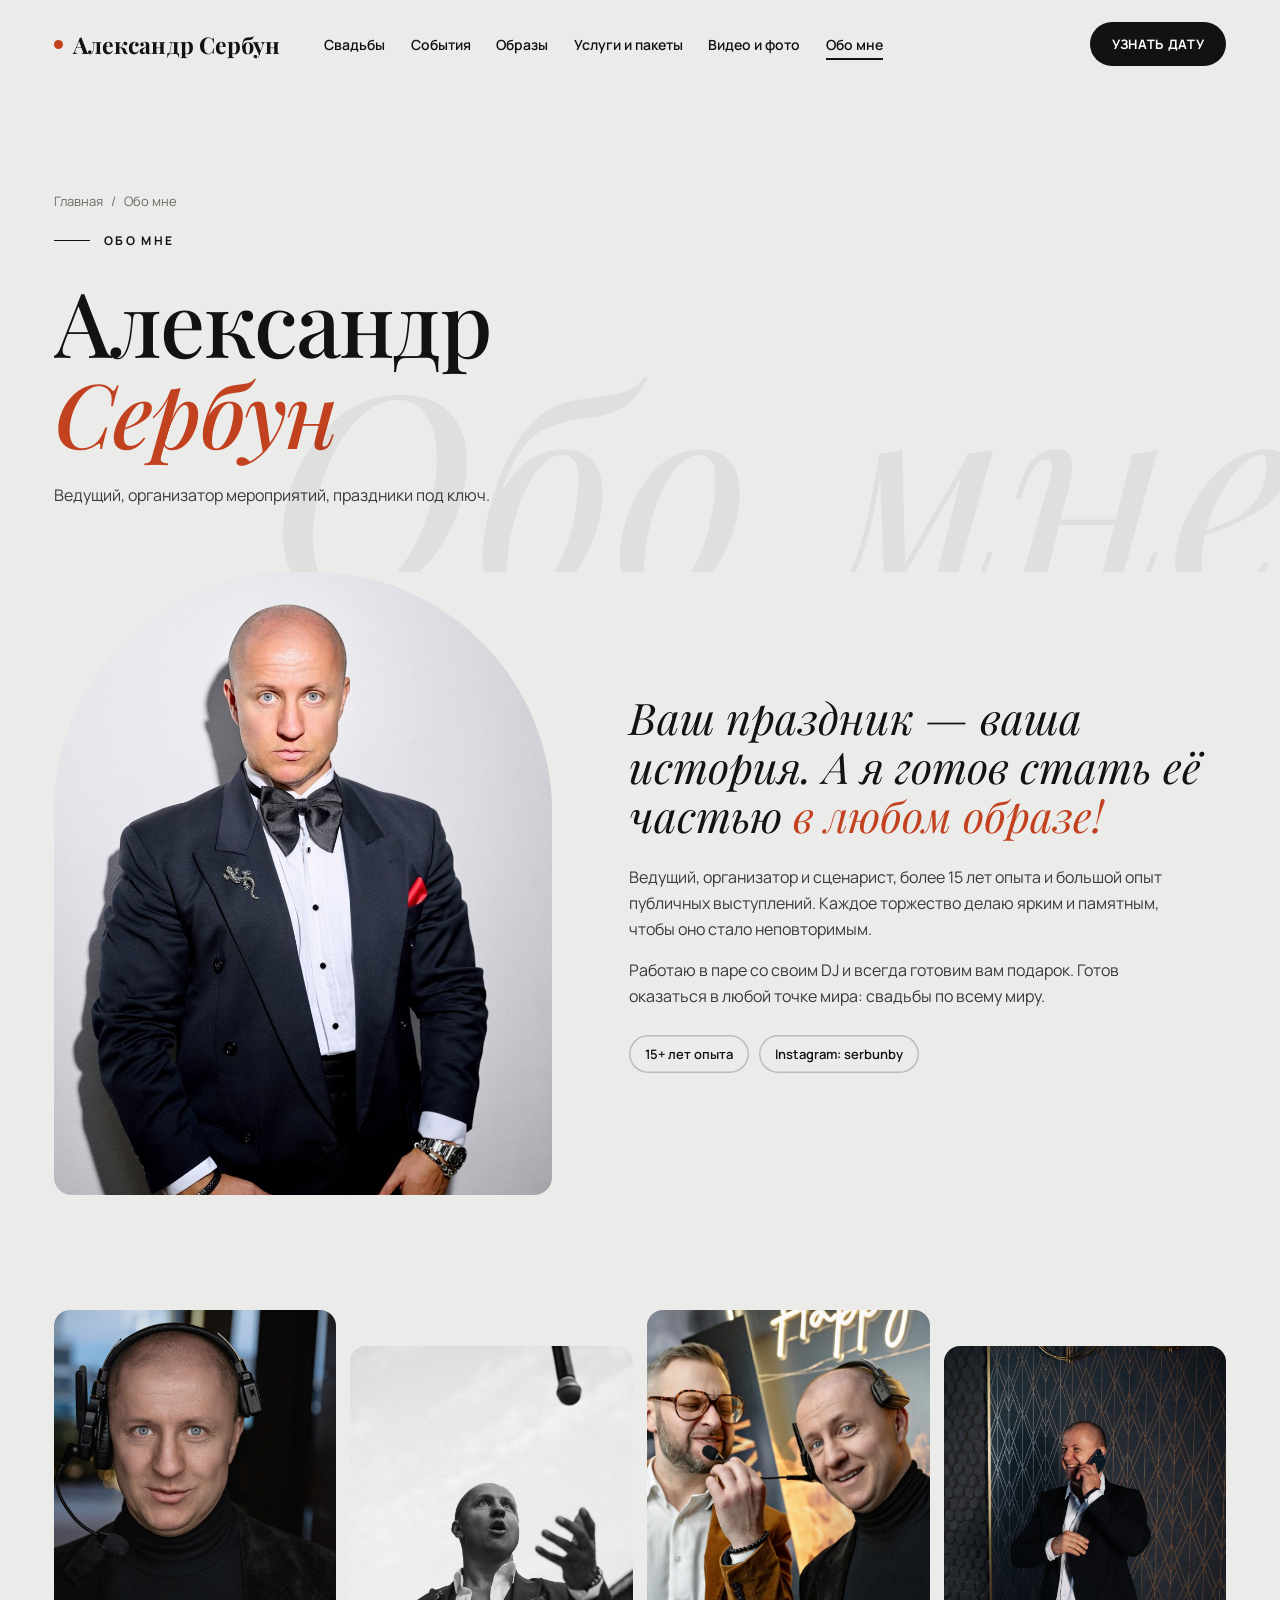
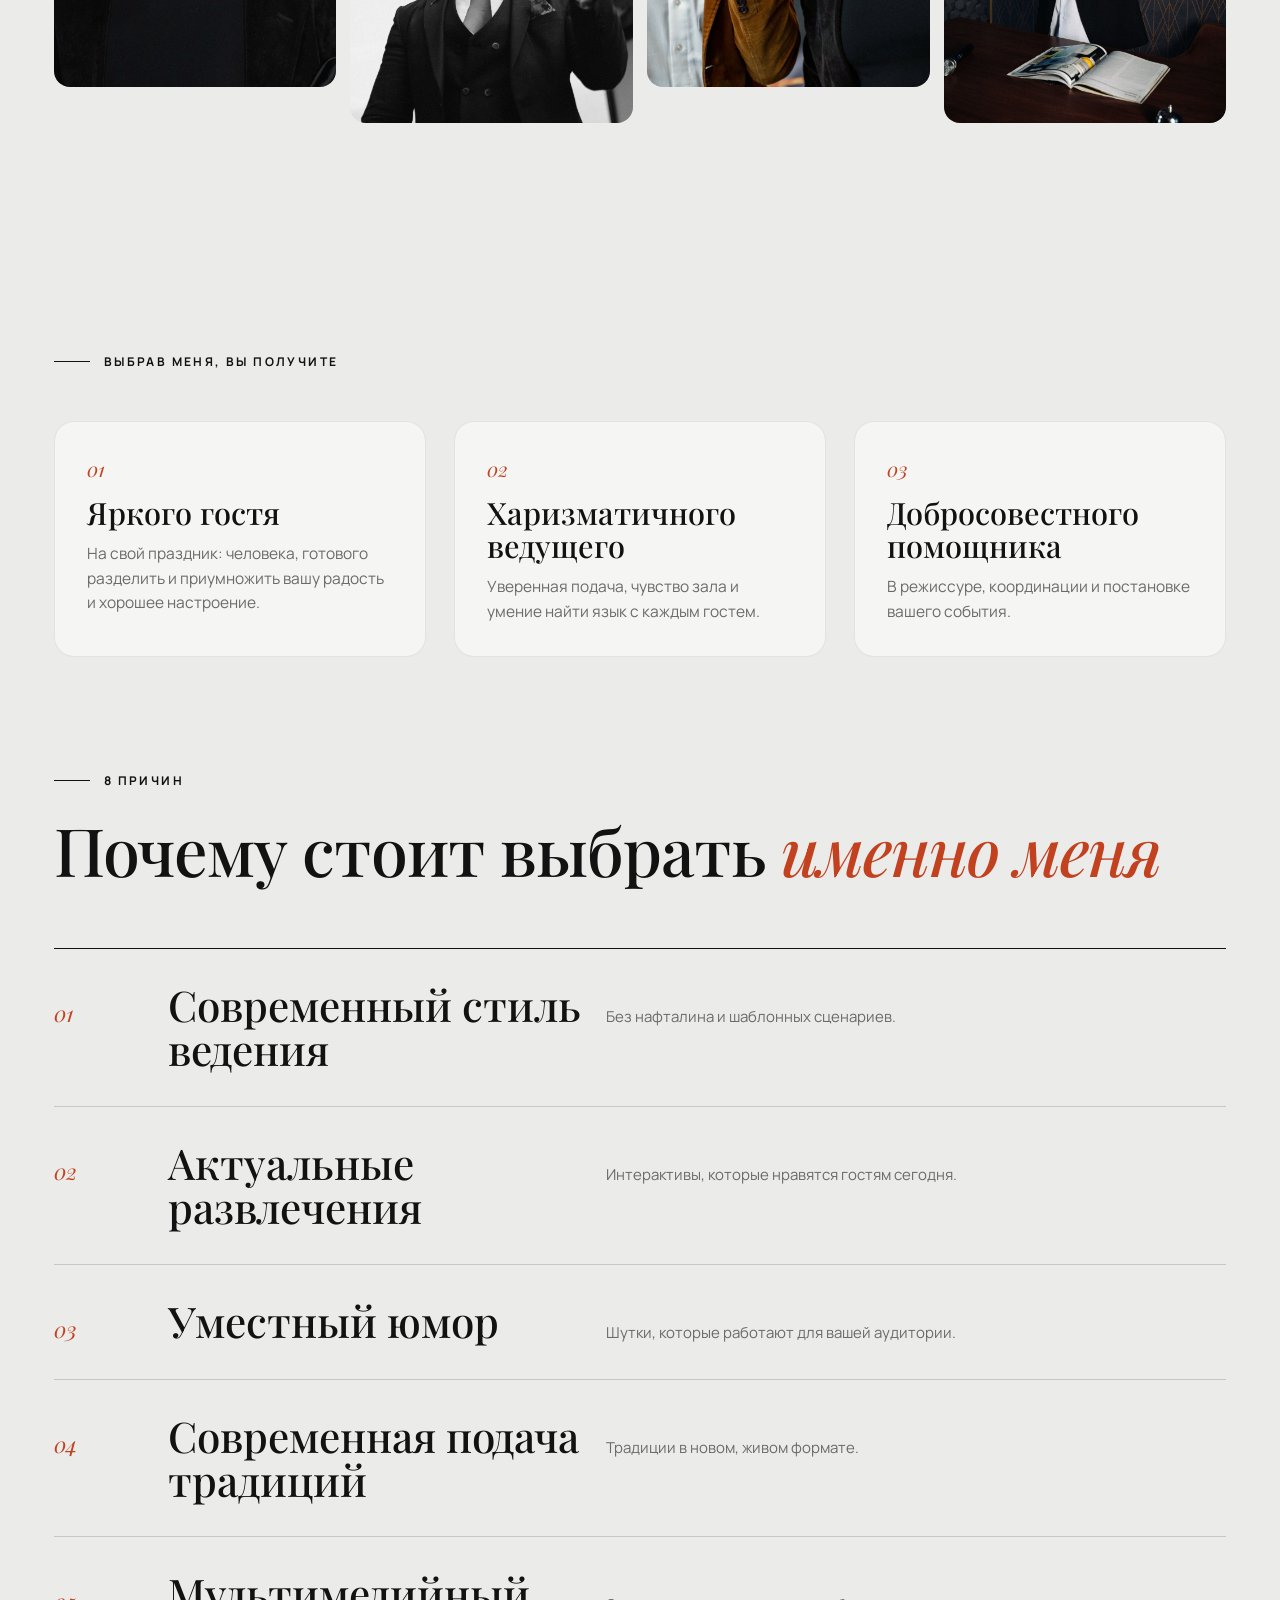
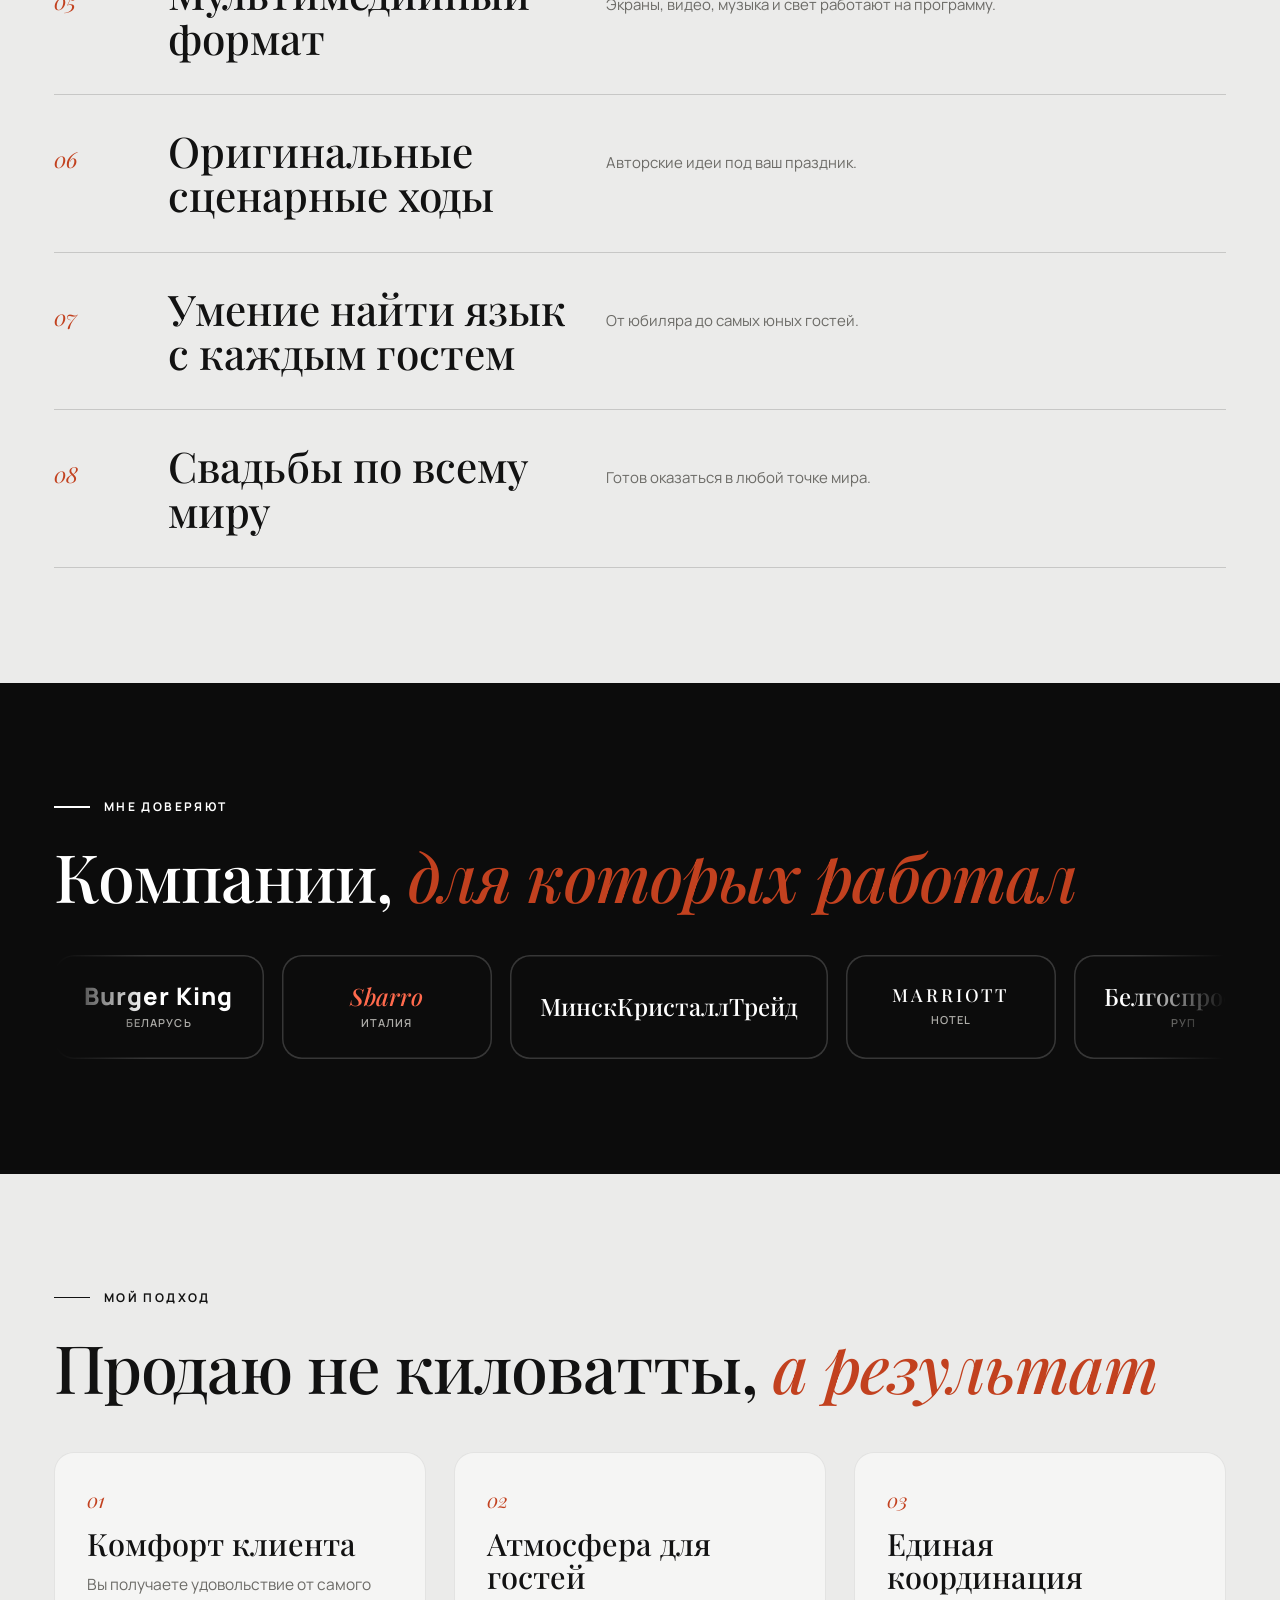
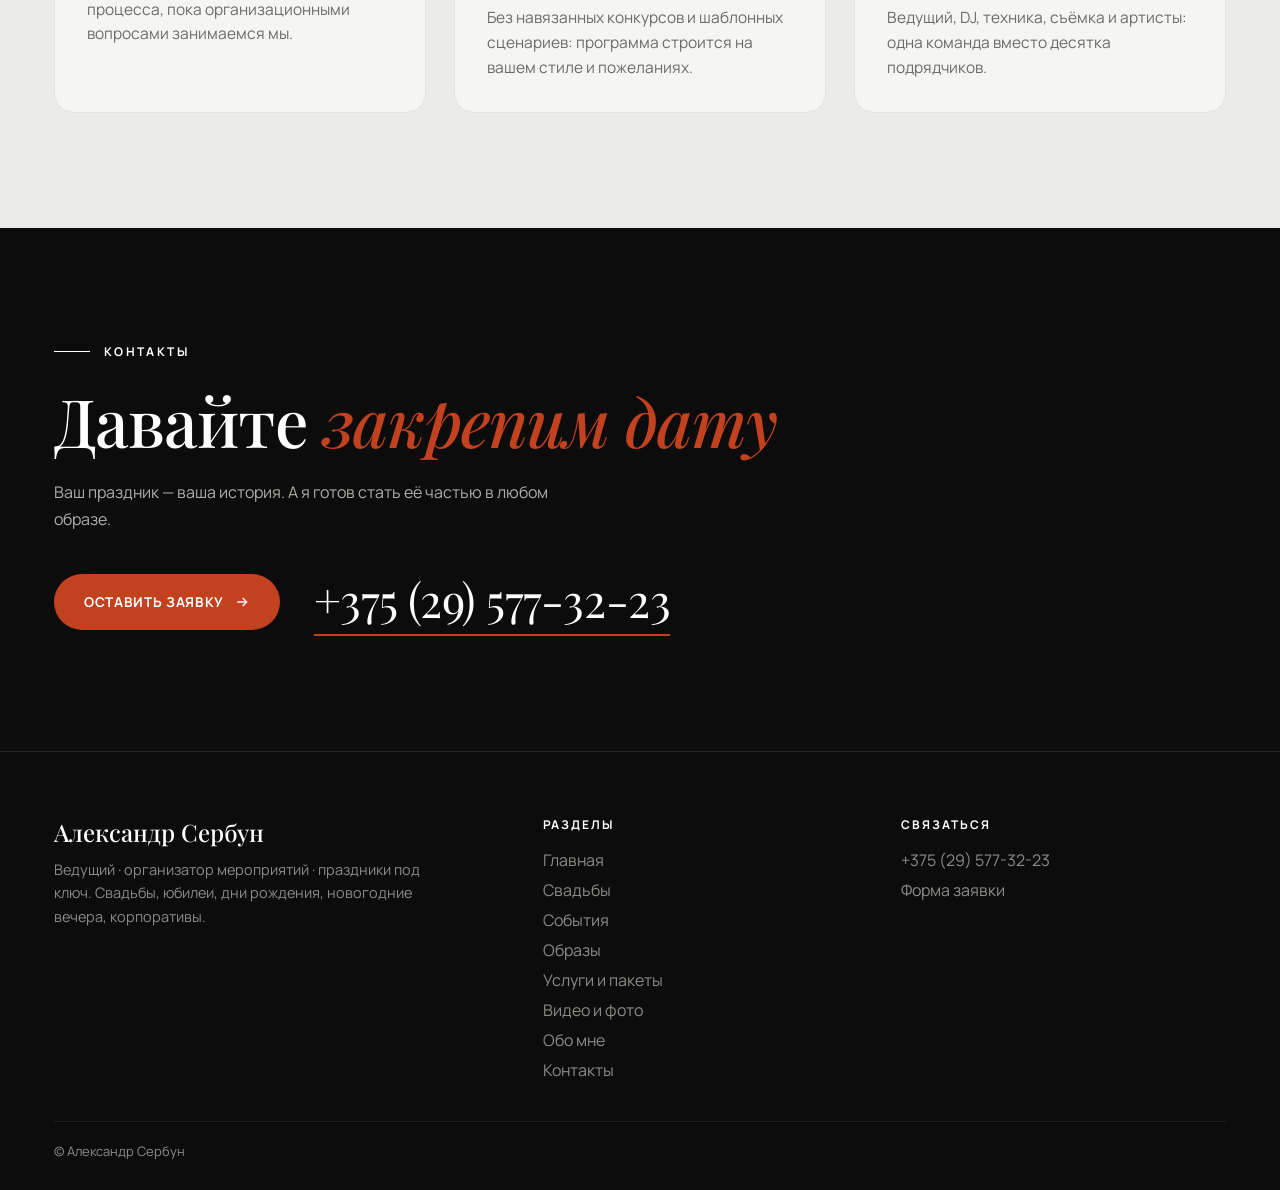
==== commit e9aff83f: "Clients: scrolling logo ribbon Co-Authored-By: Claude Sonnet 5.5 <noreply@anthropic.com> Claude-Sess" ====
--- a/about.html
+++ b/about.html
@@ -60,7 +60,7 @@
   <div class="wrap">
     <div class="kick">Мне доверяют</div>
     <h2 class="h2 sr">Компании, <em>для которых работал</em></h2>
-    <div class="chips chips--cl sr"><span class="chip">Burger King (Беларусь)</span><span class="chip">Sbarro (Италия)</span><span class="chip">МинскКристаллТрейд</span><span class="chip">Marriott hotel</span><span class="chip">РУП «Белгоспроект»</span><span class="chip">BELITSOFT</span><span class="chip">Renaissance hotel</span><span class="chip">Hyatt Regency</span><span class="chip">Научно-технологический парк БНТУ «Политехник»</span><span class="chip">beCloud</span><span class="chip">EKT</span><span class="chip">Первый импортер Xiaomi в Беларуси</span><span class="chip">Все ведущие вузы страны</span></div>
+    <div class="lgs sr" aria-label="Мне доверяют"><div class="lgs__track"><span class="lg lg--burgerking"><b>Burger King</b><small>Беларусь</small></span><span class="lg lg--sbarro"><b>Sbarro</b><small>Италия</small></span><span class="lg lg--mkt"><b>МинскКристаллТрейд</b></span><span class="lg lg--marriott"><b>Marriott</b><small>hotel</small></span><span class="lg lg--belgosproekt"><b>Белгоспроект</b><small>РУП</small></span><span class="lg lg--belitsoft"><b>BELITSOFT</b></span><span class="lg lg--renaissance"><b>Renaissance</b><small>hotel</small></span><span class="lg lg--hyatt"><b>Hyatt Regency</b></span><span class="lg lg--politech"><b>Политехник</b><small>Научно-технологический парк БНТУ</small></span><span class="lg lg--becloud"><b>beCloud</b></span><span class="lg lg--ekt"><b>EKT</b></span><span class="lg lg--xiaomi"><b>Xiaomi</b><small>первый импортер в Беларуси</small></span><span class="lg lg--vuz"><b>Вузы страны</b><small>все ведущие</small></span><span class="lg lg--burgerking"><b>Burger King</b><small>Беларусь</small></span><span class="lg lg--sbarro"><b>Sbarro</b><small>Италия</small></span><span class="lg lg--mkt"><b>МинскКристаллТрейд</b></span><span class="lg lg--marriott"><b>Marriott</b><small>hotel</small></span><span class="lg lg--belgosproekt"><b>Белгоспроект</b><small>РУП</small></span><span class="lg lg--belitsoft"><b>BELITSOFT</b></span><span class="lg lg--renaissance"><b>Renaissance</b><small>hotel</small></span><span class="lg lg--hyatt"><b>Hyatt Regency</b></span><span class="lg lg--politech"><b>Политехник</b><small>Научно-технологический парк БНТУ</small></span><span class="lg lg--becloud"><b>beCloud</b></span><span class="lg lg--ekt"><b>EKT</b></span><span class="lg lg--xiaomi"><b>Xiaomi</b><small>первый импортер в Беларуси</small></span><span class="lg lg--vuz"><b>Вузы страны</b><small>все ведущие</small></span></div></div>
   </div>
 </section>
 <section class="sec">
--- a/assets/pages.css
+++ b/assets/pages.css
@@ -159,3 +159,15 @@
 .tier--hot small,.tier--hot>p{color:#aeada9}
 .tier__tag{position:absolute;top:22px;right:22px;padding:8px 14px;border-radius:999px;background:var(--accent);color:#fff;font-size:12px;font-weight:700;letter-spacing:.06em;text-transform:uppercase}
 @media(max-width:900px){.tiers{grid-template-columns:1fr}}
+.lgs{margin-top:44px;overflow:hidden;-webkit-mask-image:linear-gradient(90deg,transparent,#000 8%,#000 92%,transparent);mask-image:linear-gradient(90deg,transparent,#000 8%,#000 92%,transparent)}
+.lgs__track{display:flex;width:max-content;gap:18px;animation:slide 46s linear infinite}
+.lgs:hover .lgs__track{animation-play-state:paused}
+.lg{flex:none;display:flex;flex-direction:column;align-items:center;justify-content:center;gap:6px;min-width:210px;height:104px;padding:0 30px;border-radius:20px;box-shadow:inset 0 0 0 1.5px rgba(255,255,255,.18);color:#fff;text-align:center}
+.lg b{font-family:var(--serif);font-weight:500;font-size:24px;line-height:1.1;white-space:nowrap}
+.lg small{font-size:11px;font-weight:600;letter-spacing:.1em;text-transform:uppercase;color:#aeada9;white-space:nowrap}
+.lg--burgerking b,.lg--belitsoft b,.lg--ekt b{font-family:var(--sans);font-weight:800;letter-spacing:.04em}
+.lg--sbarro b{font-style:italic;color:#ff6a4d}
+.lg--marriott b,.lg--renaissance b,.lg--hyatt b{letter-spacing:.16em;text-transform:uppercase;font-size:18px}
+.lg--becloud b,.lg--xiaomi b{font-family:var(--sans);font-weight:700;text-transform:none}
+.lg--img img{max-height:52px;max-width:150px;object-fit:contain;filter:brightness(0) invert(1);opacity:.9}
+@media(prefers-reduced-motion:reduce){.lgs__track{animation:none}}
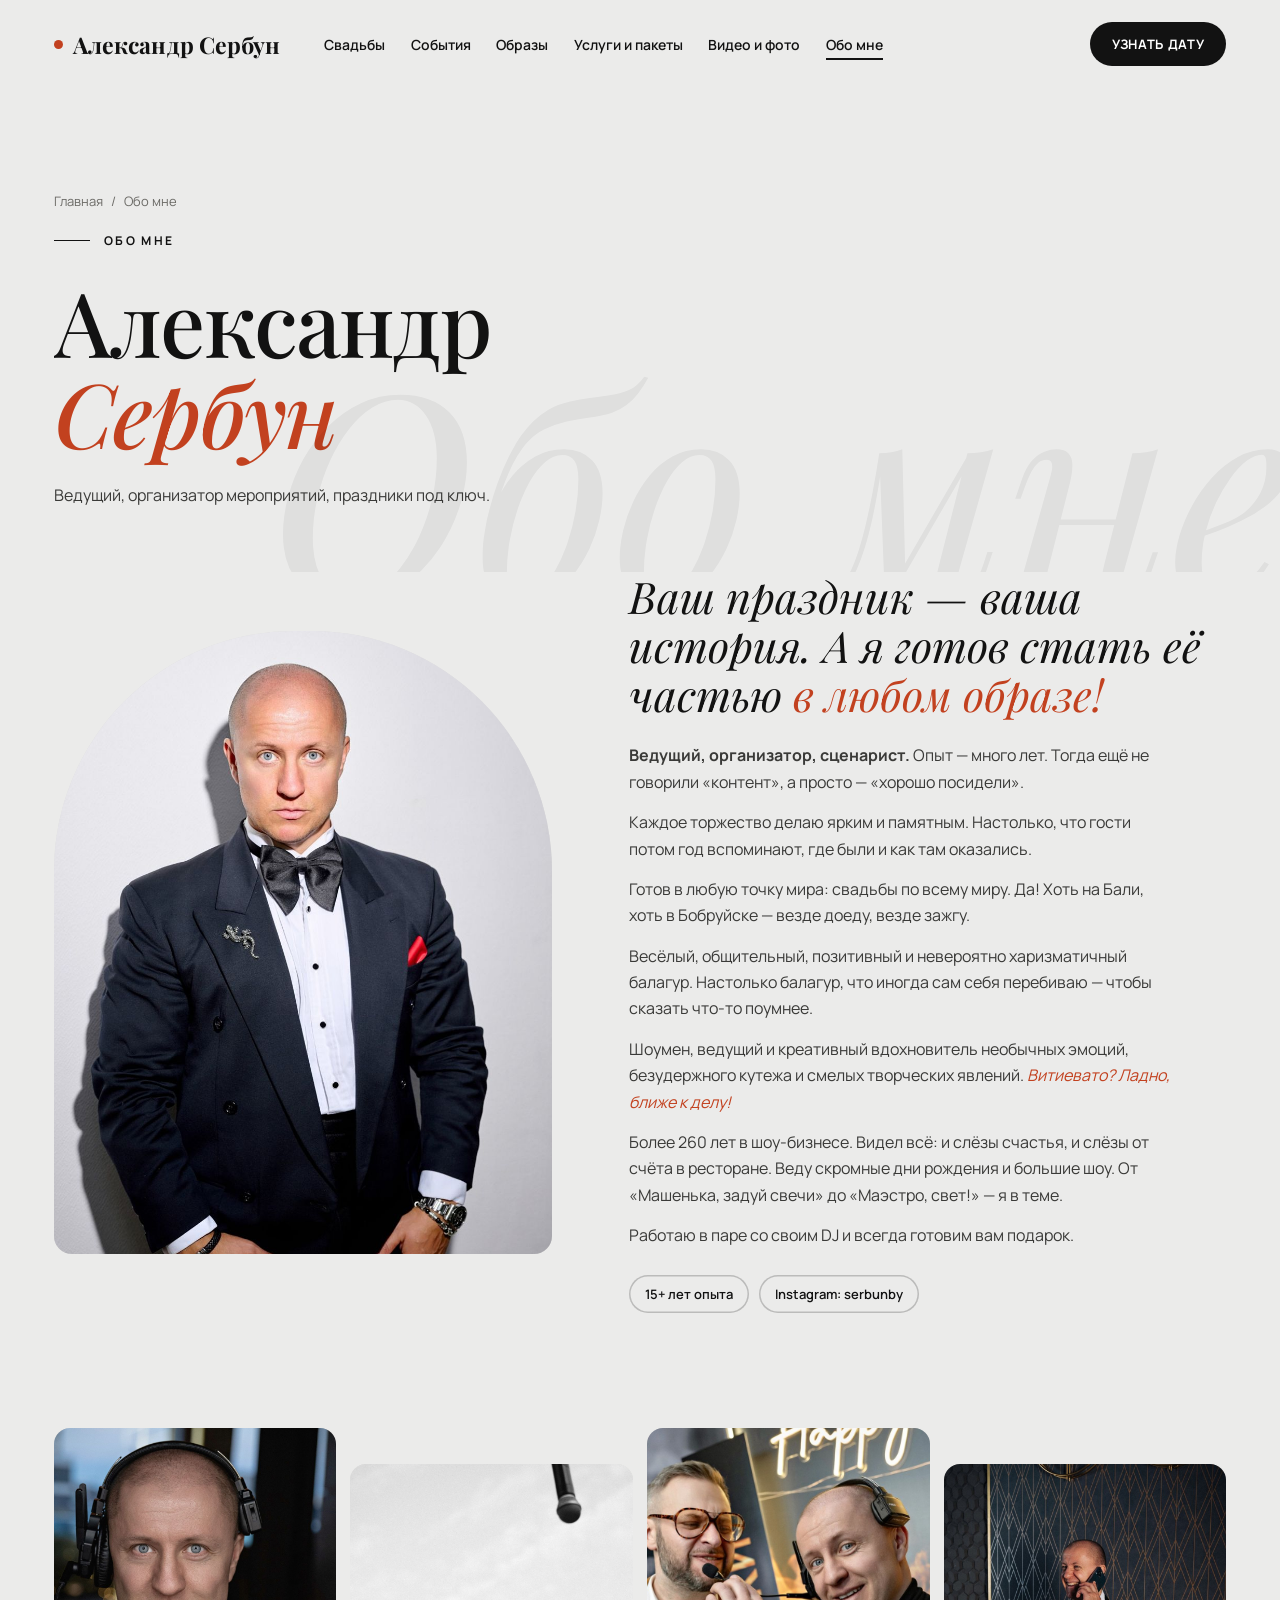
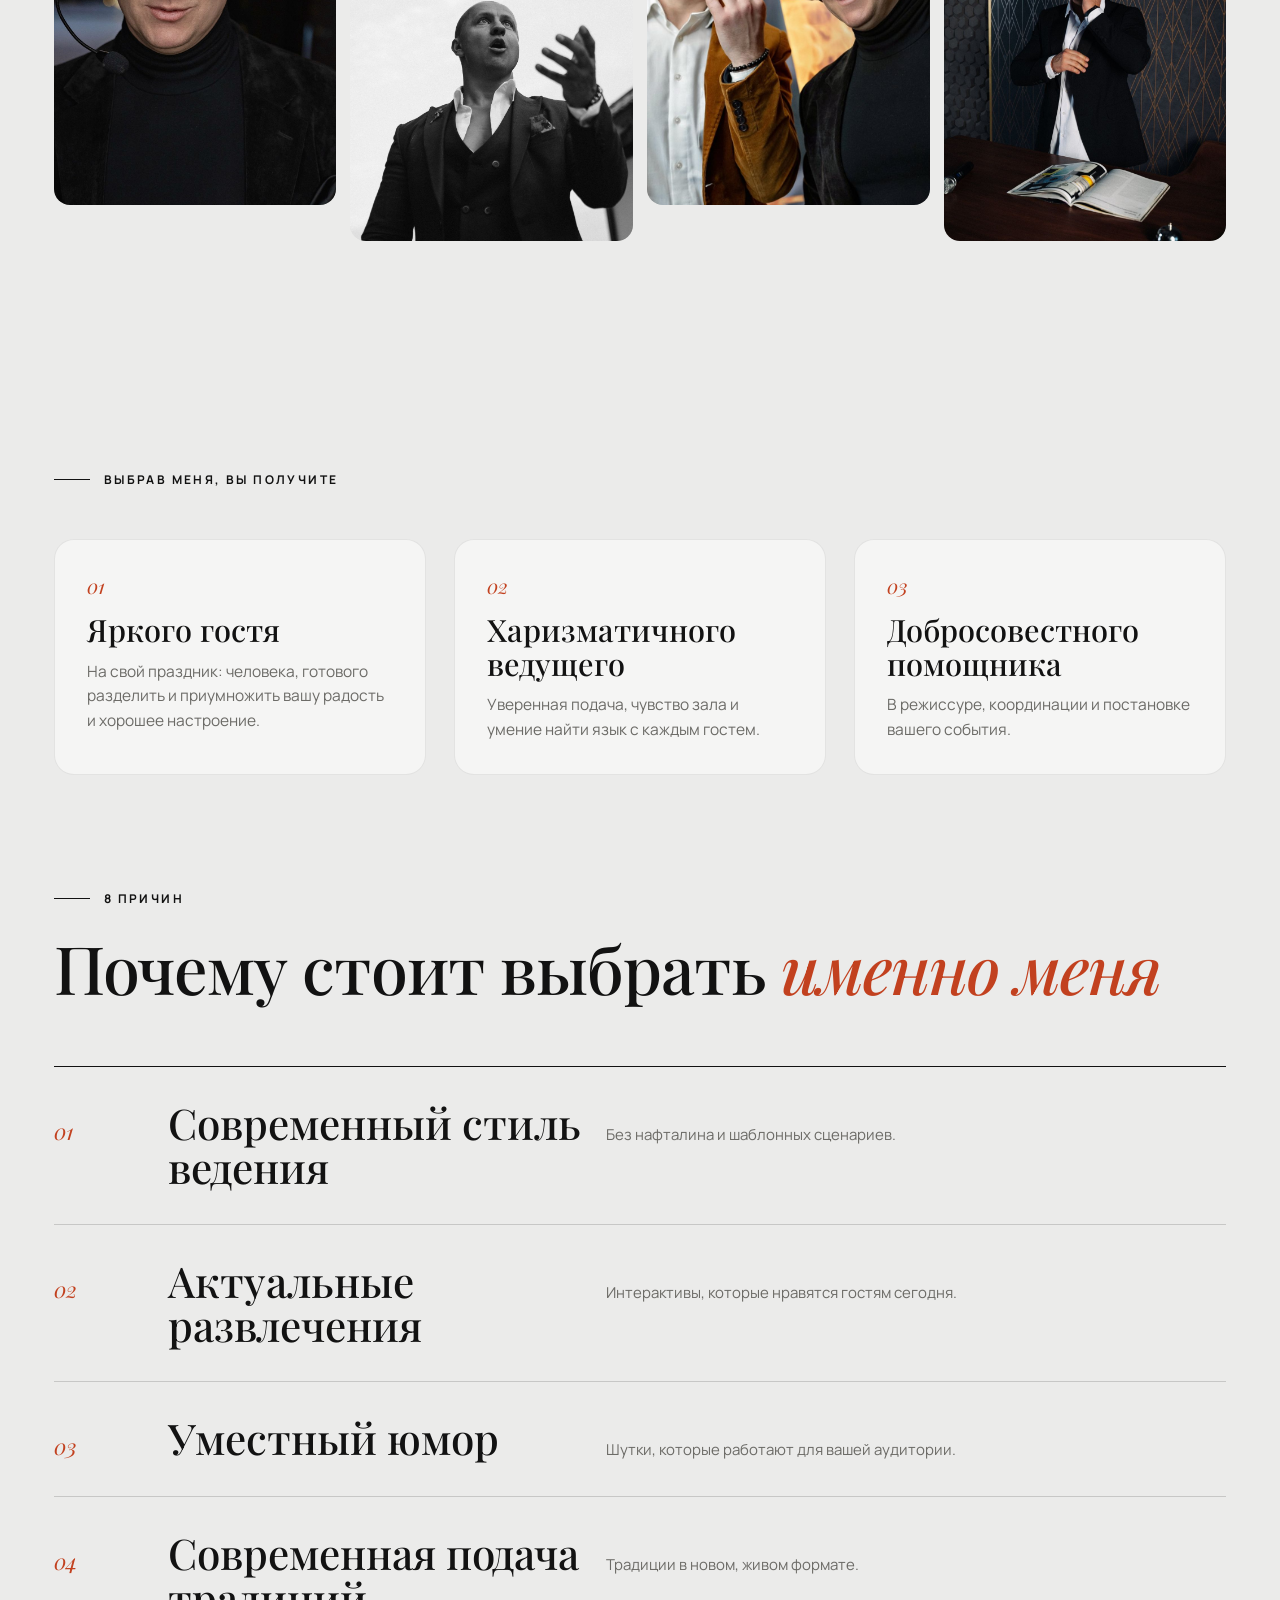
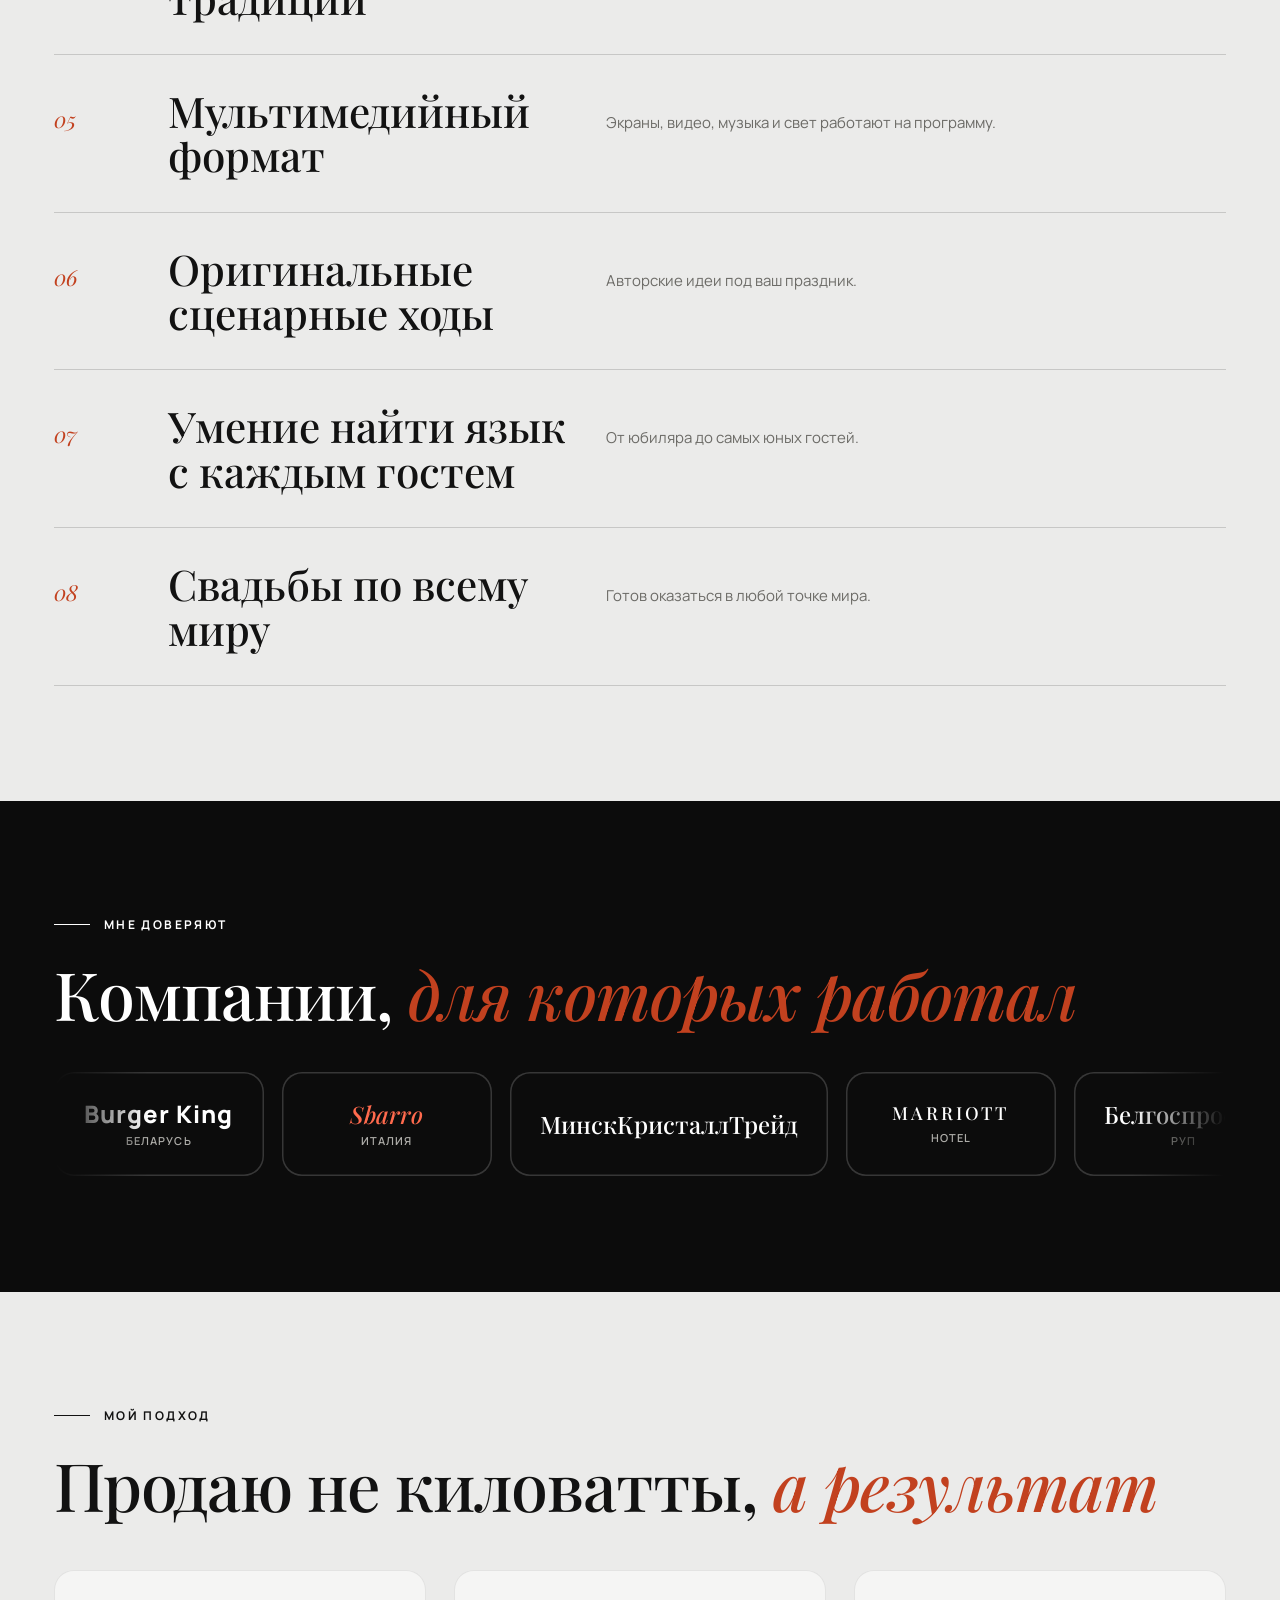
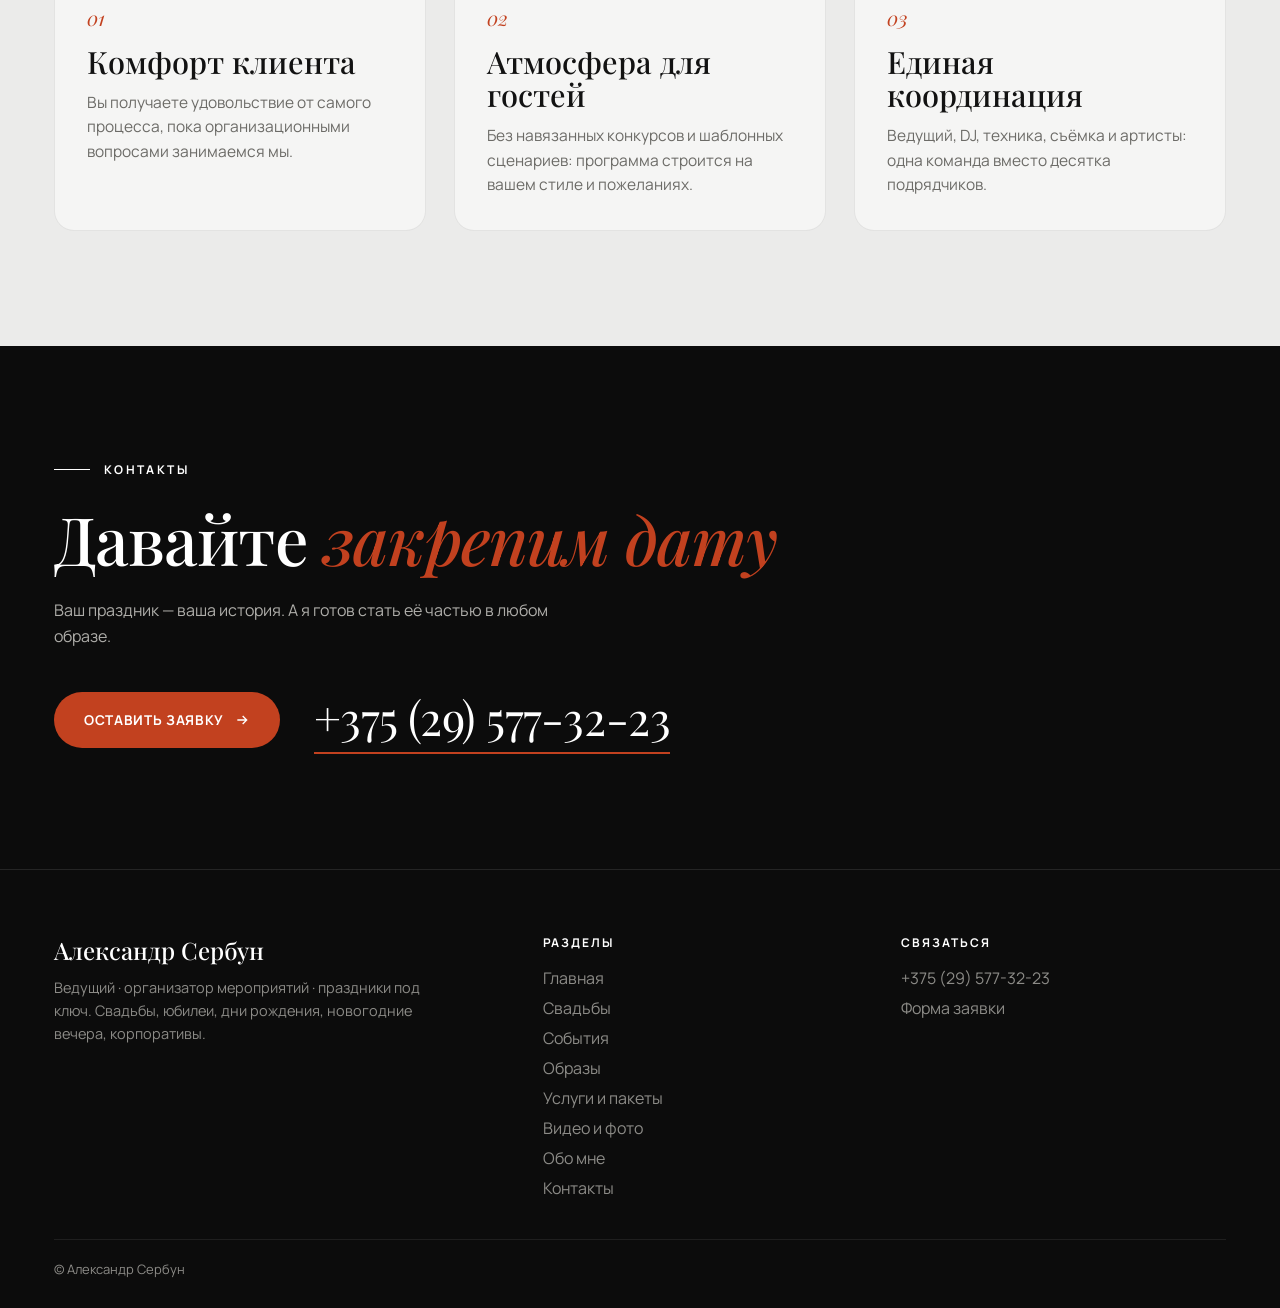
==== commit b40b99ed: "About: new bio text Co-Authored-By: Claude Sonnet 5.5 <noreply@anthropic.com> Claude-Session: https:" ====
--- a/about.html
+++ b/about.html
@@ -32,8 +32,13 @@
     <div class="about__img sr"><img src="img/p/64.jpg" alt="Александр Сербун" style="object-position:50% 8%"></div>
     <div class="sr">
       <p class="quote">Ваш праздник — ваша история. А я готов стать её частью <em>в любом образе!</em></p>
-      <p class="sub">Ведущий, организатор и сценарист, более 15 лет опыта и большой опыт публичных выступлений. Каждое торжество делаю ярким и памятным, чтобы оно стало неповторимым.</p>
-      <p class="sub" style="margin-top:14px">Работаю в паре со своим DJ и всегда готовим вам подарок. Готов оказаться в любой точке мира: свадьбы по всему миру.</p>
+      <p class="sub"><b>Ведущий, организатор, сценарист.</b> Опыт — много лет. Тогда ещё не говорили «контент», а просто — «хорошо посидели».</p>
+      <p class="sub" style="margin-top:14px">Каждое торжество делаю ярким и памятным. Настолько, что гости потом год вспоминают, где были и как там оказались.</p>
+      <p class="sub" style="margin-top:14px">Готов в любую точку мира: свадьбы по всему миру. Да! Хоть на Бали, хоть в Бобруйске — везде доеду, везде зажгу.</p>
+      <p class="sub" style="margin-top:14px">Весёлый, общительный, позитивный и невероятно харизматичный балагур. Настолько балагур, что иногда сам себя перебиваю — чтобы сказать что-то поумнее.</p>
+      <p class="sub" style="margin-top:14px">Шоумен, ведущий и креативный вдохновитель необычных эмоций, безудержного кутежа и смелых творческих явлений. <em style="color:var(--accent)">Витиевато? Ладно, ближе к делу!</em></p>
+      <p class="sub" style="margin-top:14px">Более 260 лет в шоу-бизнесе. Видел всё: и слёзы счастья, и слёзы от счёта в ресторане. Веду скромные дни рождения и большие шоу. От «Машенька, задуй свечи» до «Маэстро, свет!» — я в теме.</p>
+      <p class="sub" style="margin-top:14px">Работаю в паре со своим DJ и всегда готовим вам подарок.</p>
       <div class="chips"><span class="chip">15+ лет опыта</span><span class="chip">Instagram: serbunby</span></div>
     </div>
   </div>
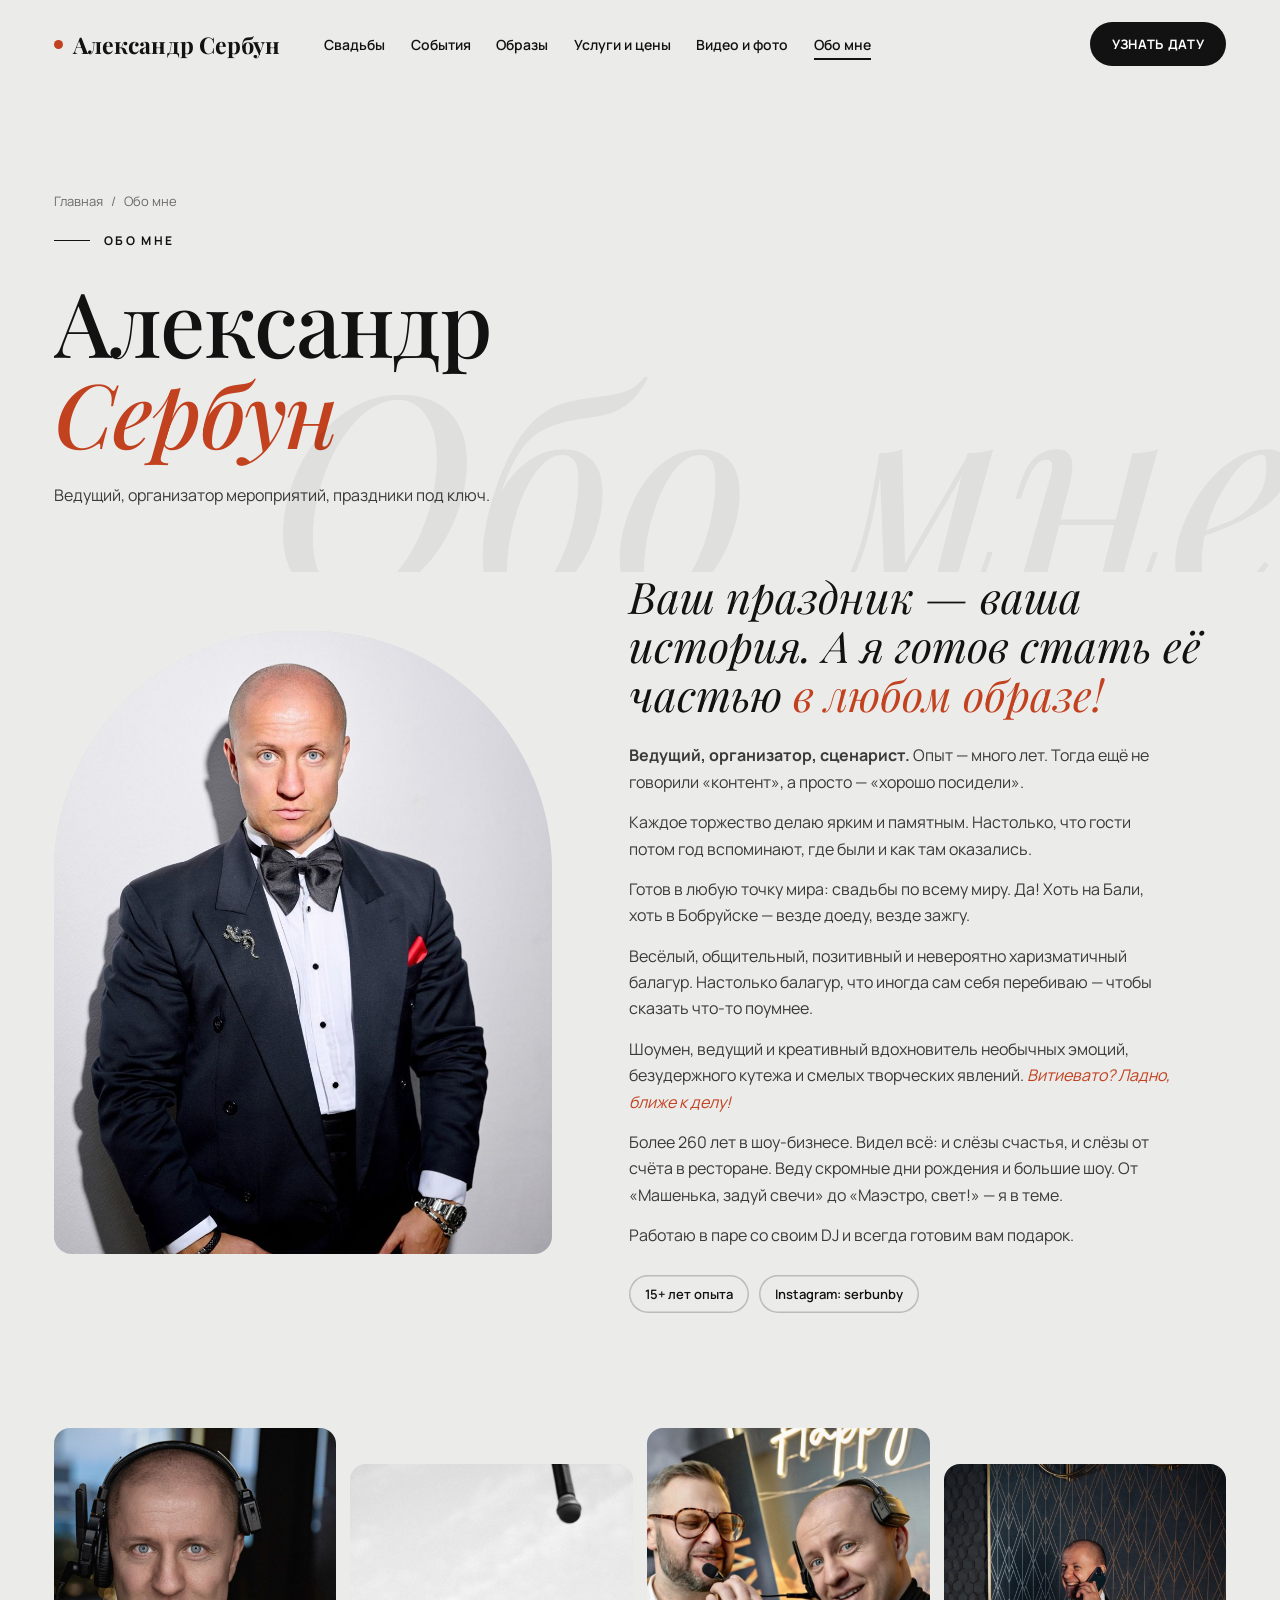
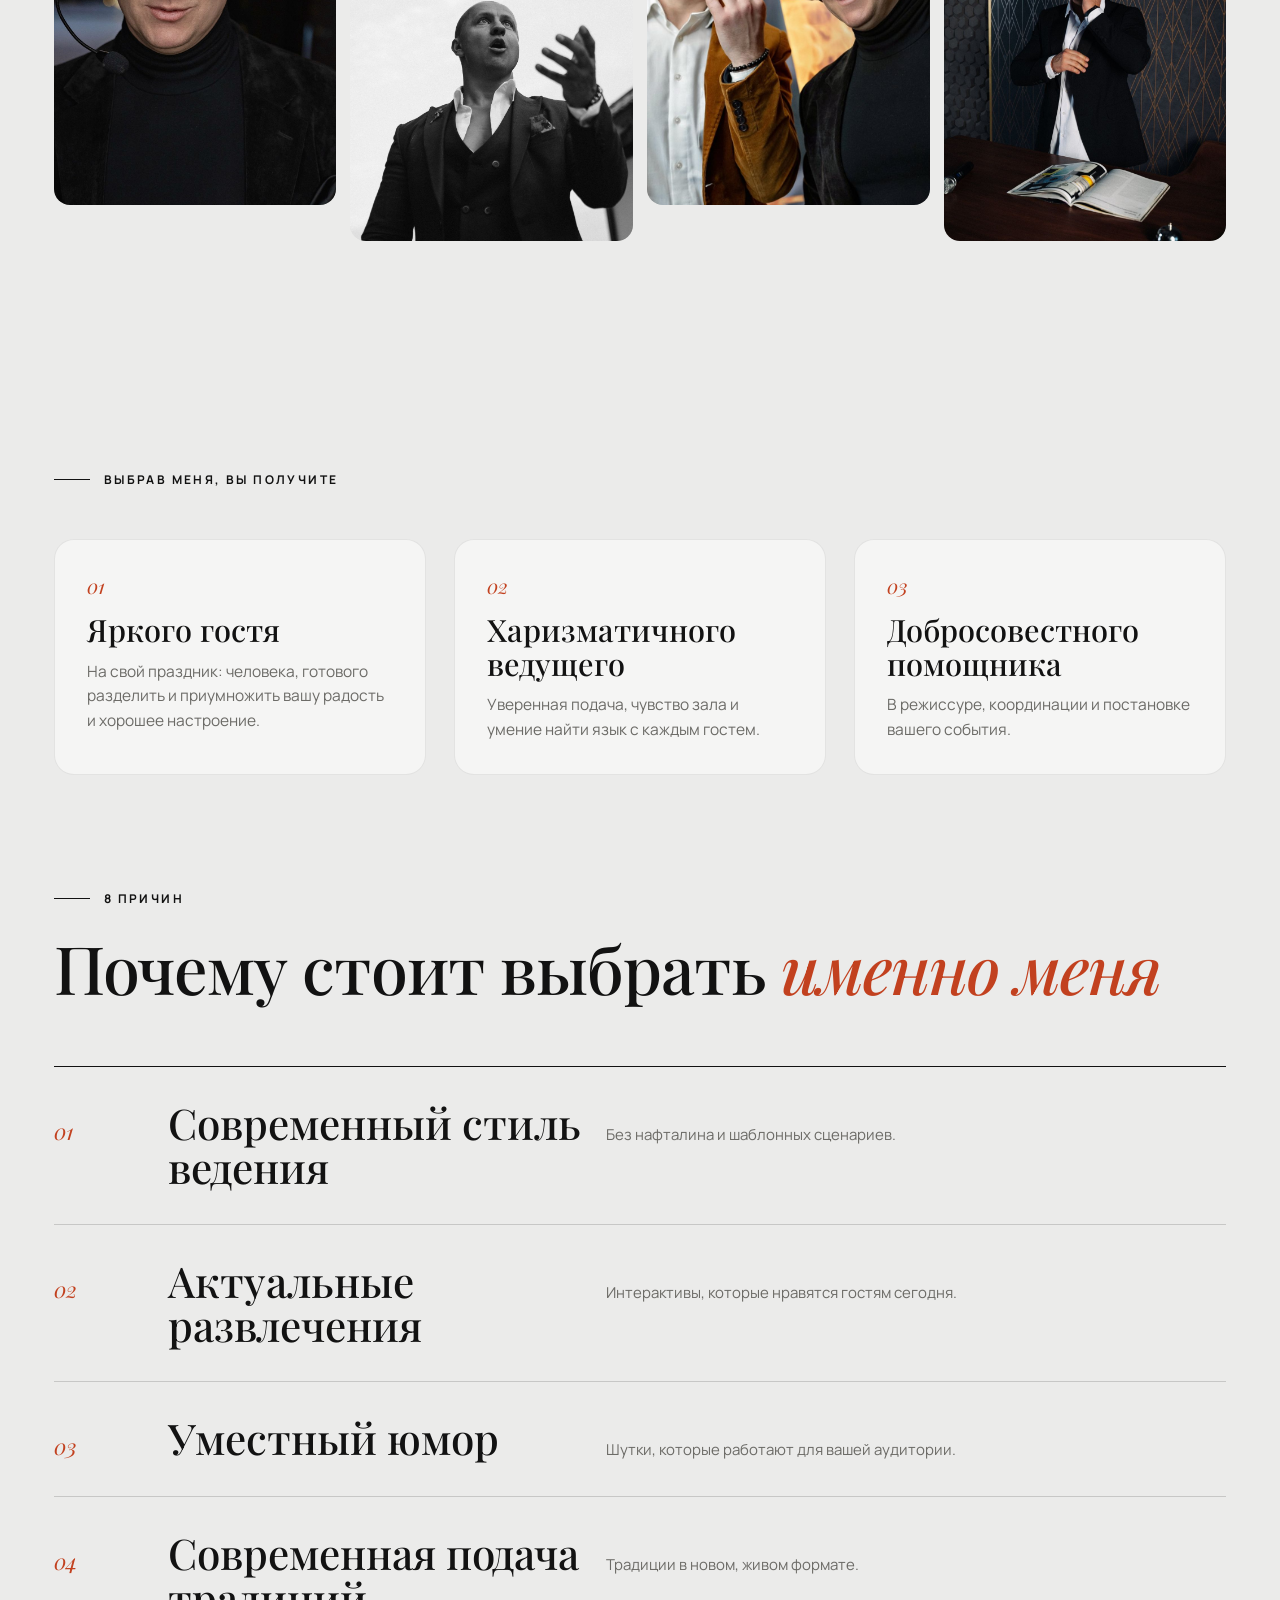
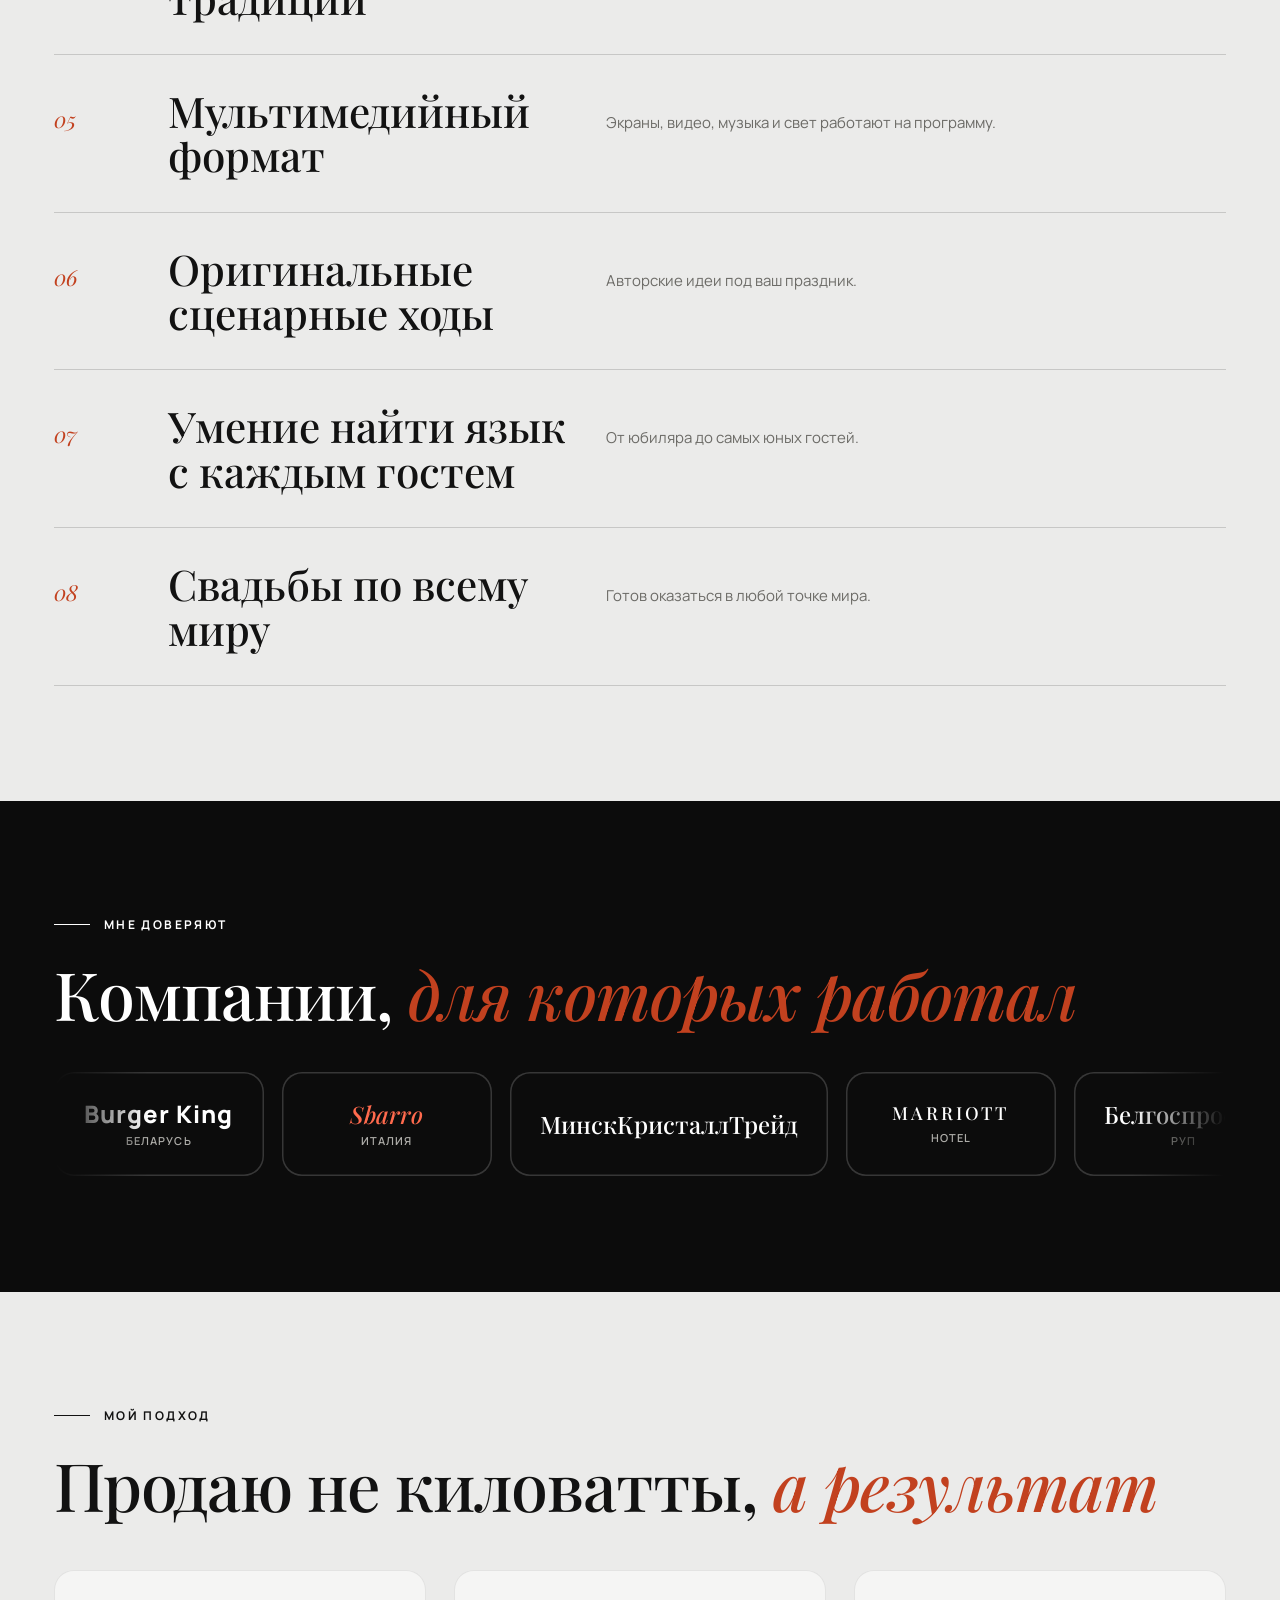
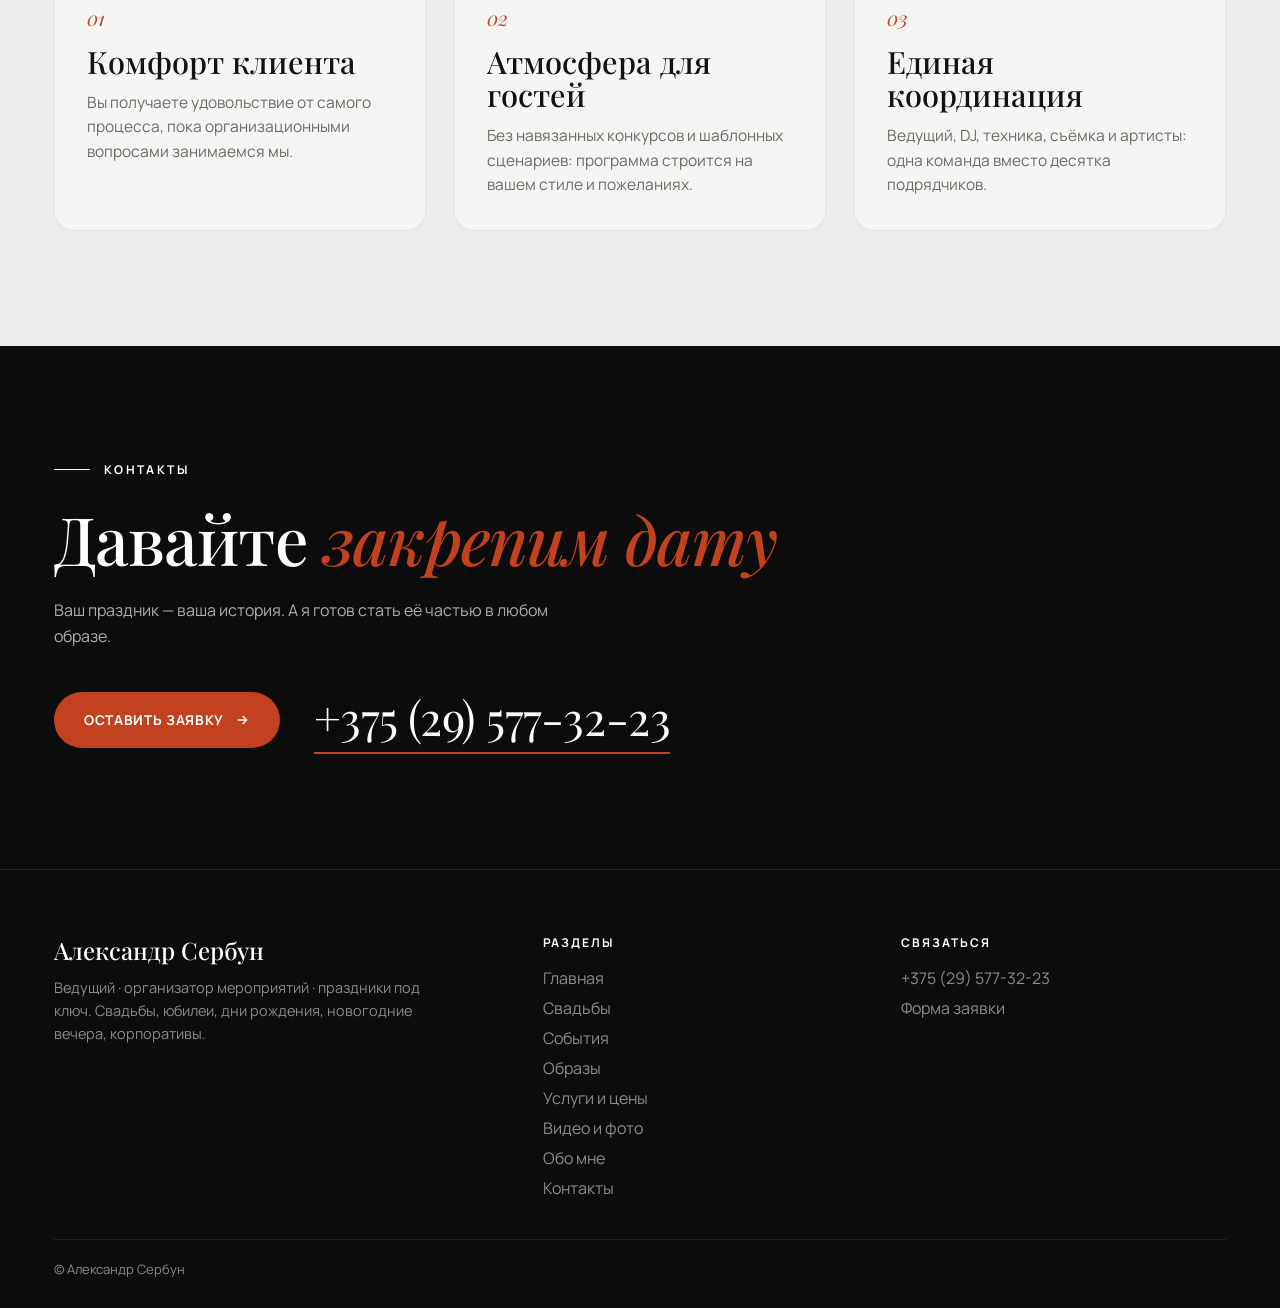
==== commit fd54e702: "Packages with prices: Lite, All-inclusive, Turnkey Co-Authored-By: Claude Sonnet 5.5 <noreply@anthro" ====
--- a/about.html
+++ b/about.html
@@ -14,10 +14,10 @@
 <body>
 <header class="nav" id="nav">
   <a class="logo" href="index.html"><i></i>Александр Сербун</a>
-  <ul class="menu"><li><a href="wedding.html">Свадьбы</a></li><li><a href="events.html">События</a></li><li><a href="themes.html">Образы</a></li><li><a href="services.html">Услуги и пакеты</a></li><li><a href="gallery.html">Видео и фото</a></li><li><a href="about.html" aria-current="page">Обо мне</a></li></ul>
+  <ul class="menu"><li><a href="wedding.html">Свадьбы</a></li><li><a href="events.html">События</a></li><li><a href="themes.html">Образы</a></li><li><a href="services.html">Услуги и цены</a></li><li><a href="gallery.html">Видео и фото</a></li><li><a href="about.html" aria-current="page">Обо мне</a></li></ul>
   <div class="nav__r"><a class="pill" href="contacts.html" data-mag><span>Узнать дату</span></a><button class="burger" id="burger" aria-label="Меню" aria-expanded="false"><span></span><span></span></button></div>
 </header>
-<nav class="mnav" aria-label="Меню"><a href="index.html" style="--i:0">Главная</a><a href="wedding.html" style="--i:1">Свадьбы</a><a href="events.html" style="--i:2">События</a><a href="themes.html" style="--i:3">Образы</a><a href="services.html" style="--i:4">Услуги и пакеты</a><a href="gallery.html" style="--i:5">Видео и фото</a><a href="about.html" style="--i:6">Обо мне</a><a href="contacts.html" style="--i:7">Контакты</a><small>+375 (29) 577-32-23</small></nav>
+<nav class="mnav" aria-label="Меню"><a href="index.html" style="--i:0">Главная</a><a href="wedding.html" style="--i:1">Свадьбы</a><a href="events.html" style="--i:2">События</a><a href="themes.html" style="--i:3">Образы</a><a href="services.html" style="--i:4">Услуги и цены</a><a href="gallery.html" style="--i:5">Видео и фото</a><a href="about.html" style="--i:6">Обо мне</a><a href="contacts.html" style="--i:7">Контакты</a><small>+375 (29) 577-32-23</small></nav>
 <section class="phead">
   <div class="wrap">
     <div class="crumbs"><a href="index.html">Главная</a><span>/</span><span>Обо мне</span></div>
@@ -90,7 +90,7 @@
 <footer class="foot2">
   <div class="foot2__grid">
     <div><b>Александр Сербун</b><p>Ведущий · организатор мероприятий · праздники под ключ. Свадьбы, юбилеи, дни рождения, новогодние вечера, корпоративы.</p></div>
-    <div><h4>Разделы</h4><a href="index.html">Главная</a><a href="wedding.html">Свадьбы</a><a href="events.html">События</a><a href="themes.html">Образы</a><a href="services.html">Услуги и пакеты</a><a href="gallery.html">Видео и фото</a><a href="about.html">Обо мне</a><a href="contacts.html">Контакты</a></div>
+    <div><h4>Разделы</h4><a href="index.html">Главная</a><a href="wedding.html">Свадьбы</a><a href="events.html">События</a><a href="themes.html">Образы</a><a href="services.html">Услуги и цены</a><a href="gallery.html">Видео и фото</a><a href="about.html">Обо мне</a><a href="contacts.html">Контакты</a></div>
     <div><h4>Связаться</h4><a href="tel:+375295773223">+375 (29) 577-32-23</a><a href="contacts.html">Форма заявки</a></div>
   </div>
   <div class="foot2__bot">© Александр Сербун</div>
--- a/assets/pages.css
+++ b/assets/pages.css
@@ -171,3 +171,22 @@
 .lg--becloud b,.lg--xiaomi b{font-family:var(--sans);font-weight:700;text-transform:none}
 .lg--img img{max-height:52px;max-width:150px;object-fit:contain;filter:brightness(0) invert(1);opacity:.9}
 @media(prefers-reduced-motion:reduce){.lgs__track{animation:none}}
+.tstats{margin-top:44px;display:grid;grid-template-columns:repeat(3,minmax(0,1fr));gap:18px}
+.tstats>div{padding:28px 26px;border-radius:22px;background:#fff;box-shadow:inset 0 0 0 1.5px rgba(14,14,14,.12)}
+.tstats b{display:block;font-family:var(--serif);font-weight:500;font-size:clamp(44px,5vw,72px);line-height:1;color:var(--accent);letter-spacing:-.02em}
+.tstats p{margin-top:12px;color:var(--muted);font-size:15.5px;line-height:1.45}
+.proj{list-style:none;margin:34px 0 0;padding:0;border-top:1.5px solid var(--ink)}
+.proj li{display:grid;grid-template-columns:minmax(0,5fr) minmax(0,5fr);gap:24px;padding:26px 0 26px 40px;border-bottom:1px solid rgba(14,14,14,.14);position:relative}
+.proj li::before{content:"✔";position:absolute;left:0;top:28px;color:var(--accent);font-weight:700}
+.proj b{font-family:var(--serif);font-weight:500;font-size:clamp(22px,2.2vw,32px);line-height:1.15}
+.proj span{color:var(--muted);font-size:15.5px;line-height:1.5}
+@media(max-width:900px){.tstats{grid-template-columns:repeat(2,minmax(0,1fr))}.proj li{grid-template-columns:1fr;gap:8px}}
+.tbig{margin:44px 0 34px;display:grid;grid-template-columns:repeat(2,minmax(0,1fr));gap:18px}
+.tbig>div{padding:34px 34px 30px;border-radius:26px;background:#121212;color:#fff}
+.tbig b{display:block;font-family:var(--serif);font-weight:500;font-size:clamp(64px,8vw,120px);line-height:.95;letter-spacing:-.03em;font-variant-numeric:lining-nums;font-feature-settings:"lnum" 1}
+.tbig p{margin-top:14px;color:#aeada9;font-size:16px;line-height:1.45}
+@media(max-width:700px){.tbig{grid-template-columns:1fr}}
+.tier__price{font-family:var(--serif);font-size:clamp(26px,2.4vw,34px);color:var(--accent);margin:0 0 14px;white-space:nowrap}
+.tier li b{font-weight:600}
+.tier li span{display:block;margin-top:3px;font-size:14px;color:var(--muted);line-height:1.45}
+.tier--hot li span{color:#aeada9}
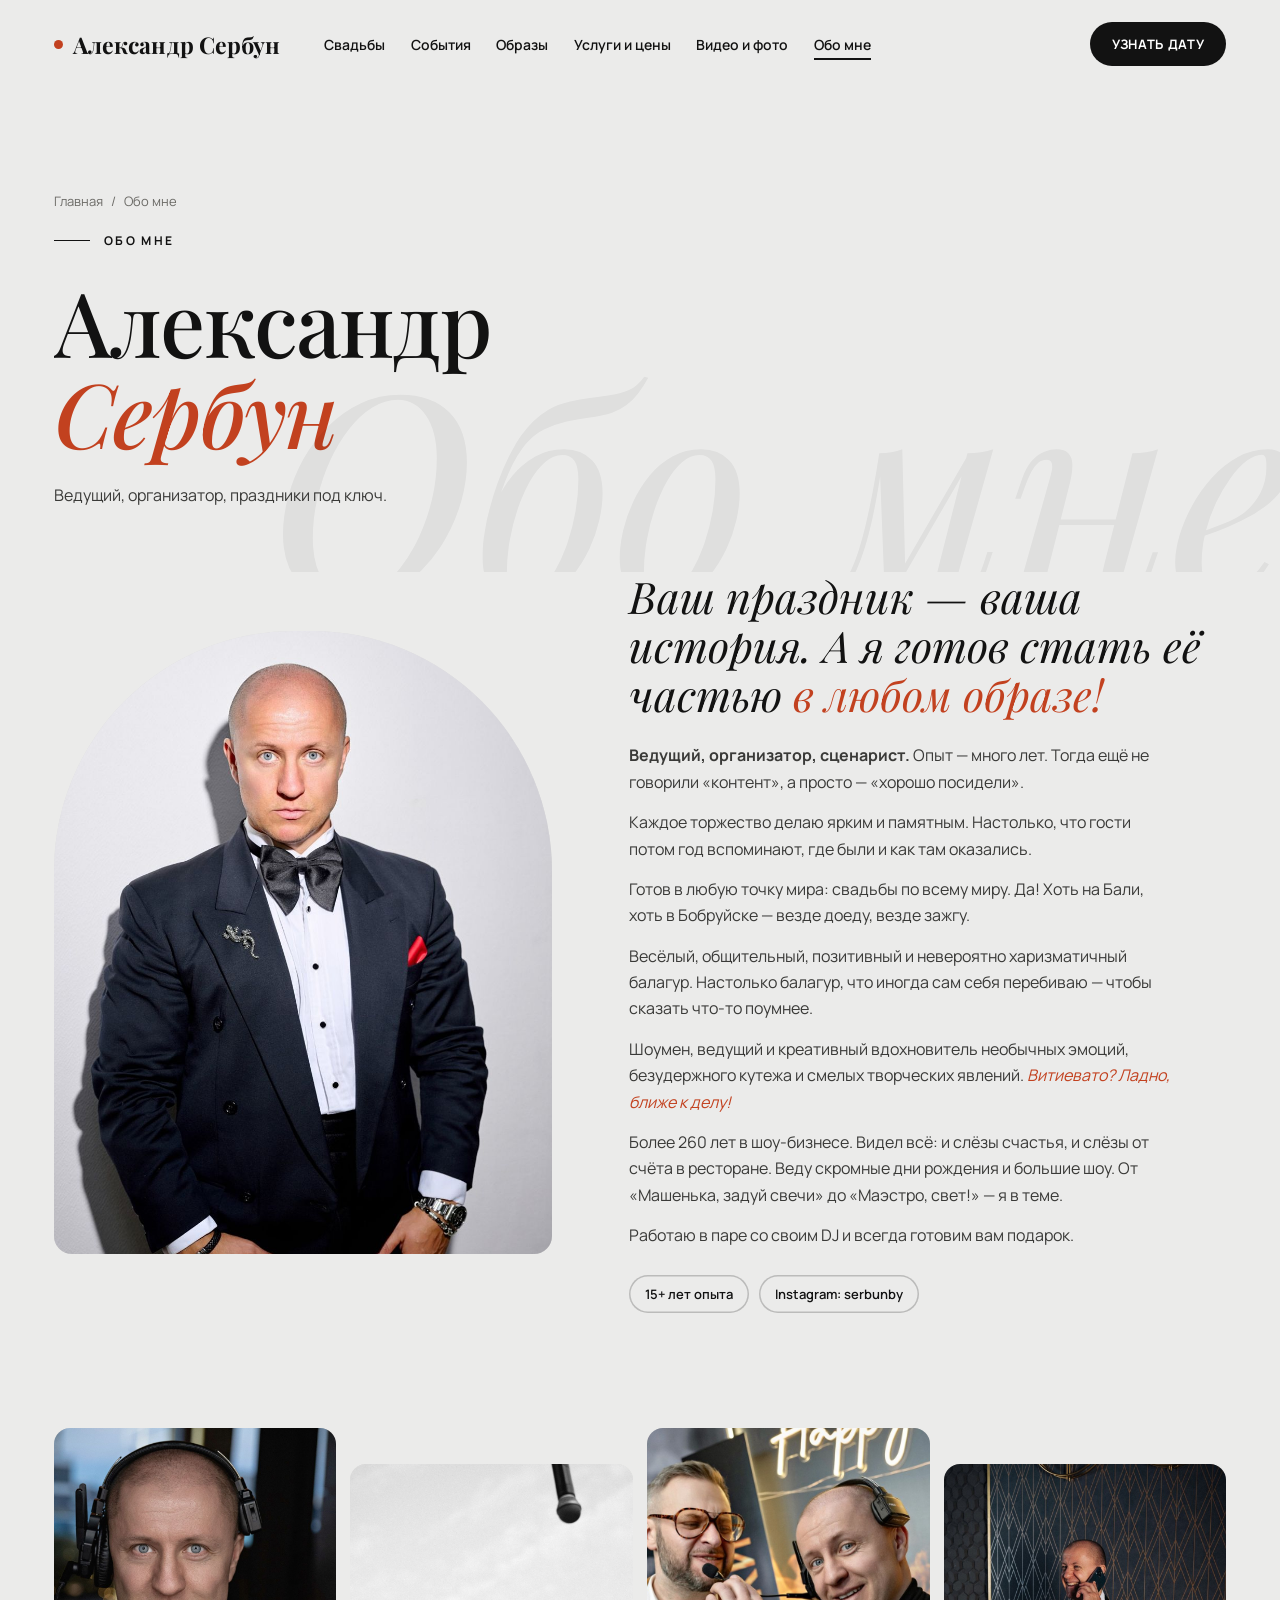
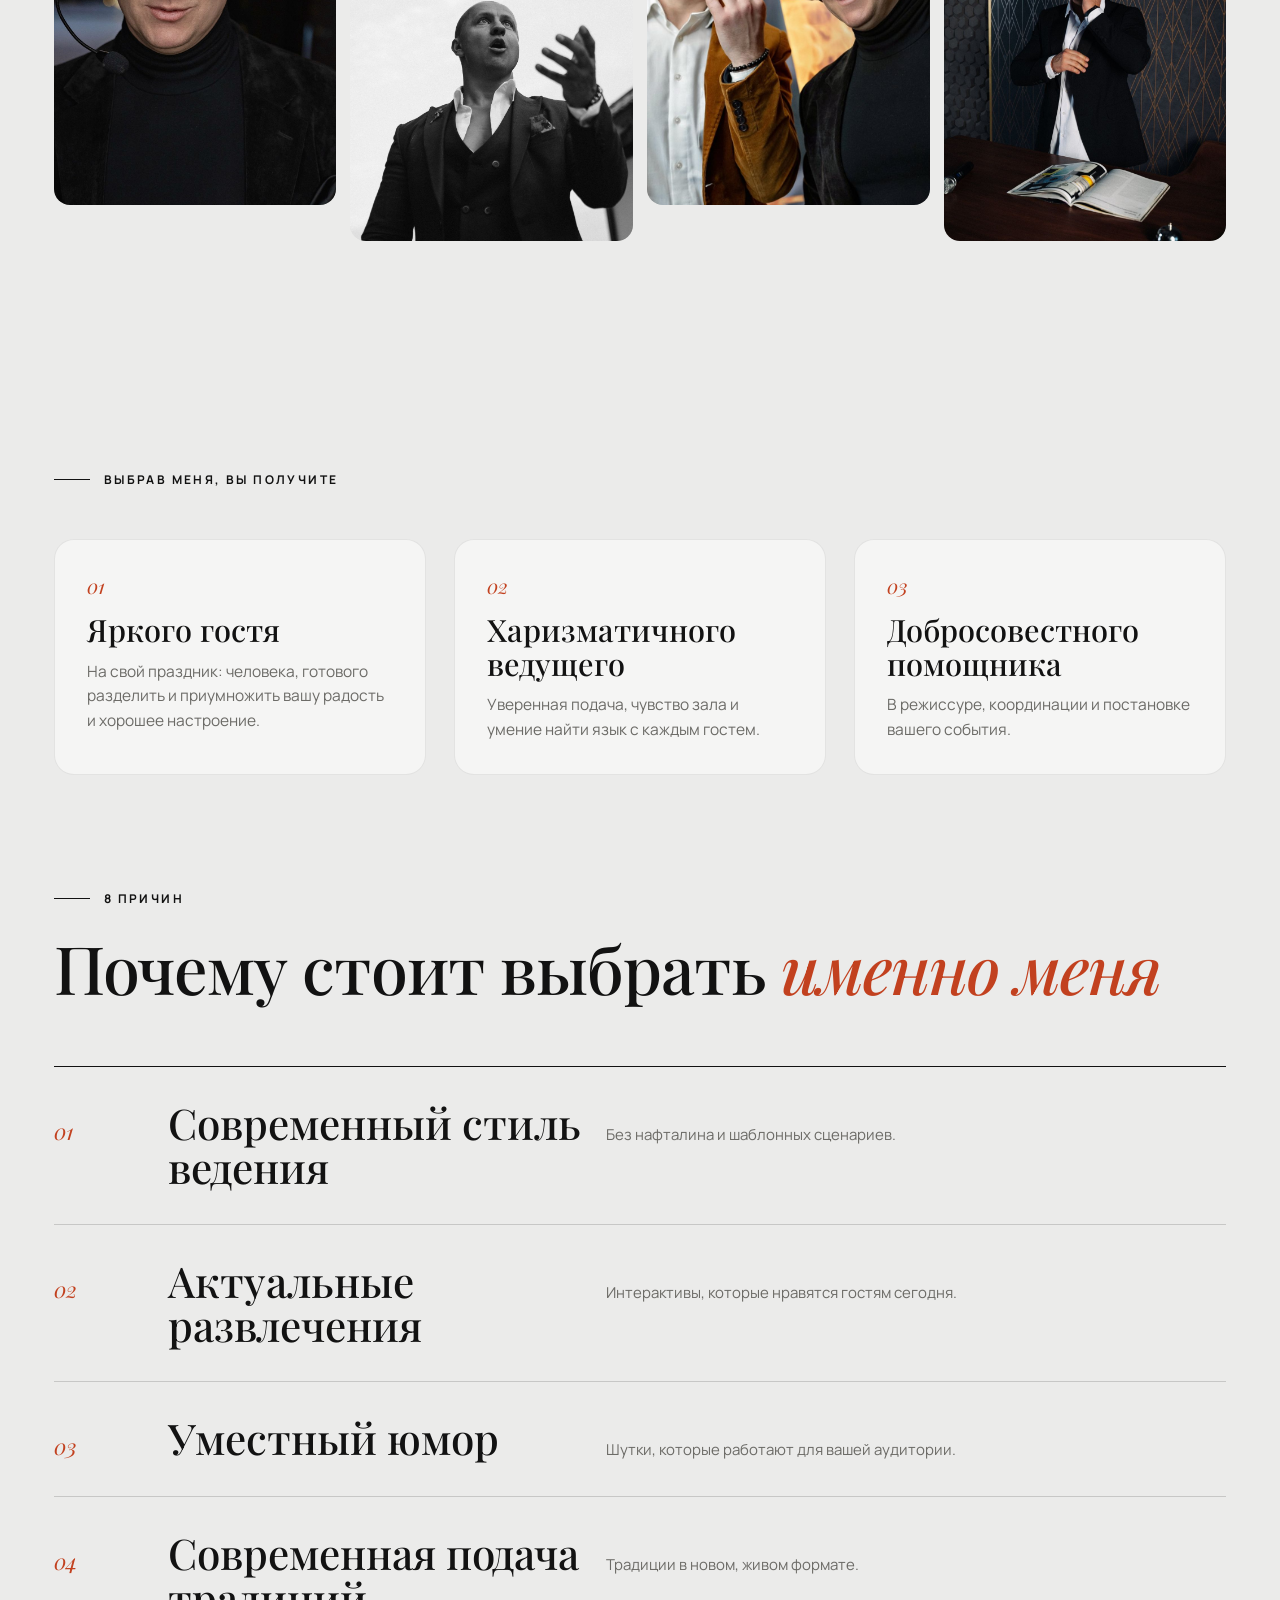
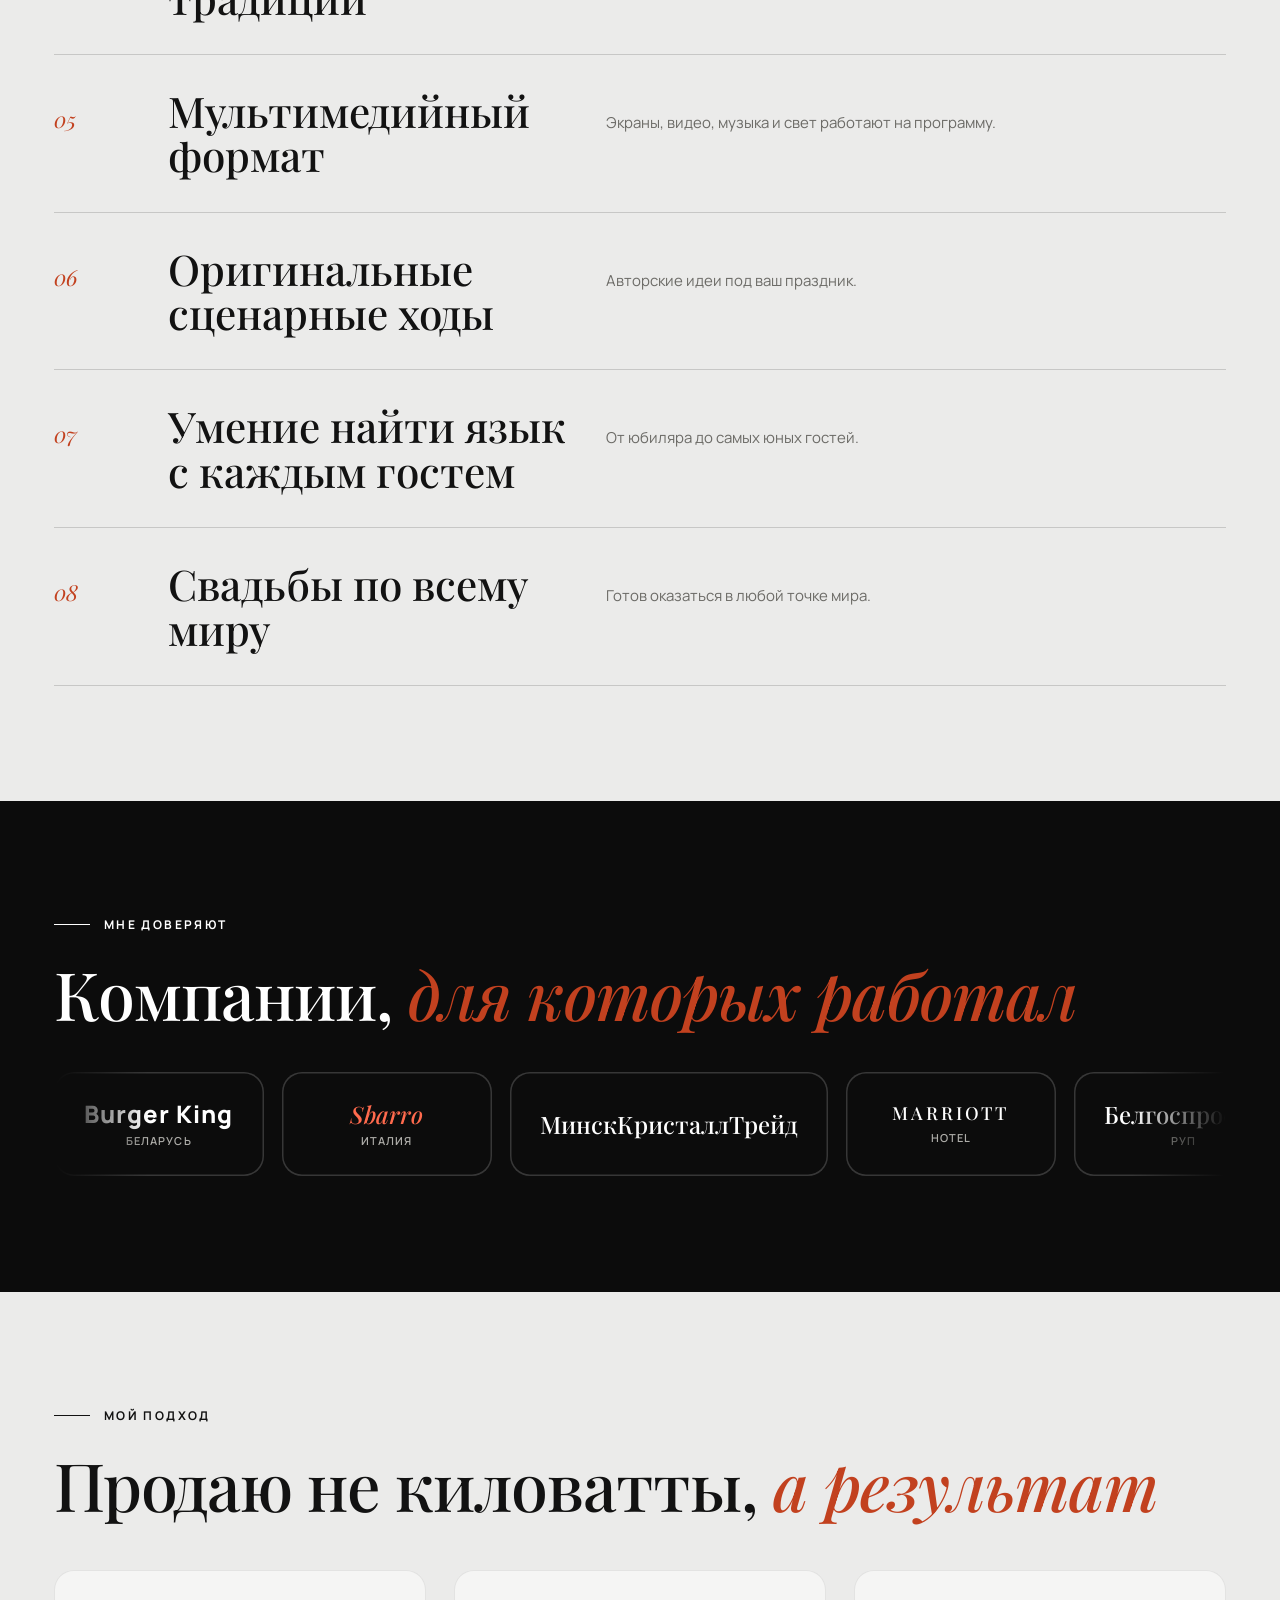
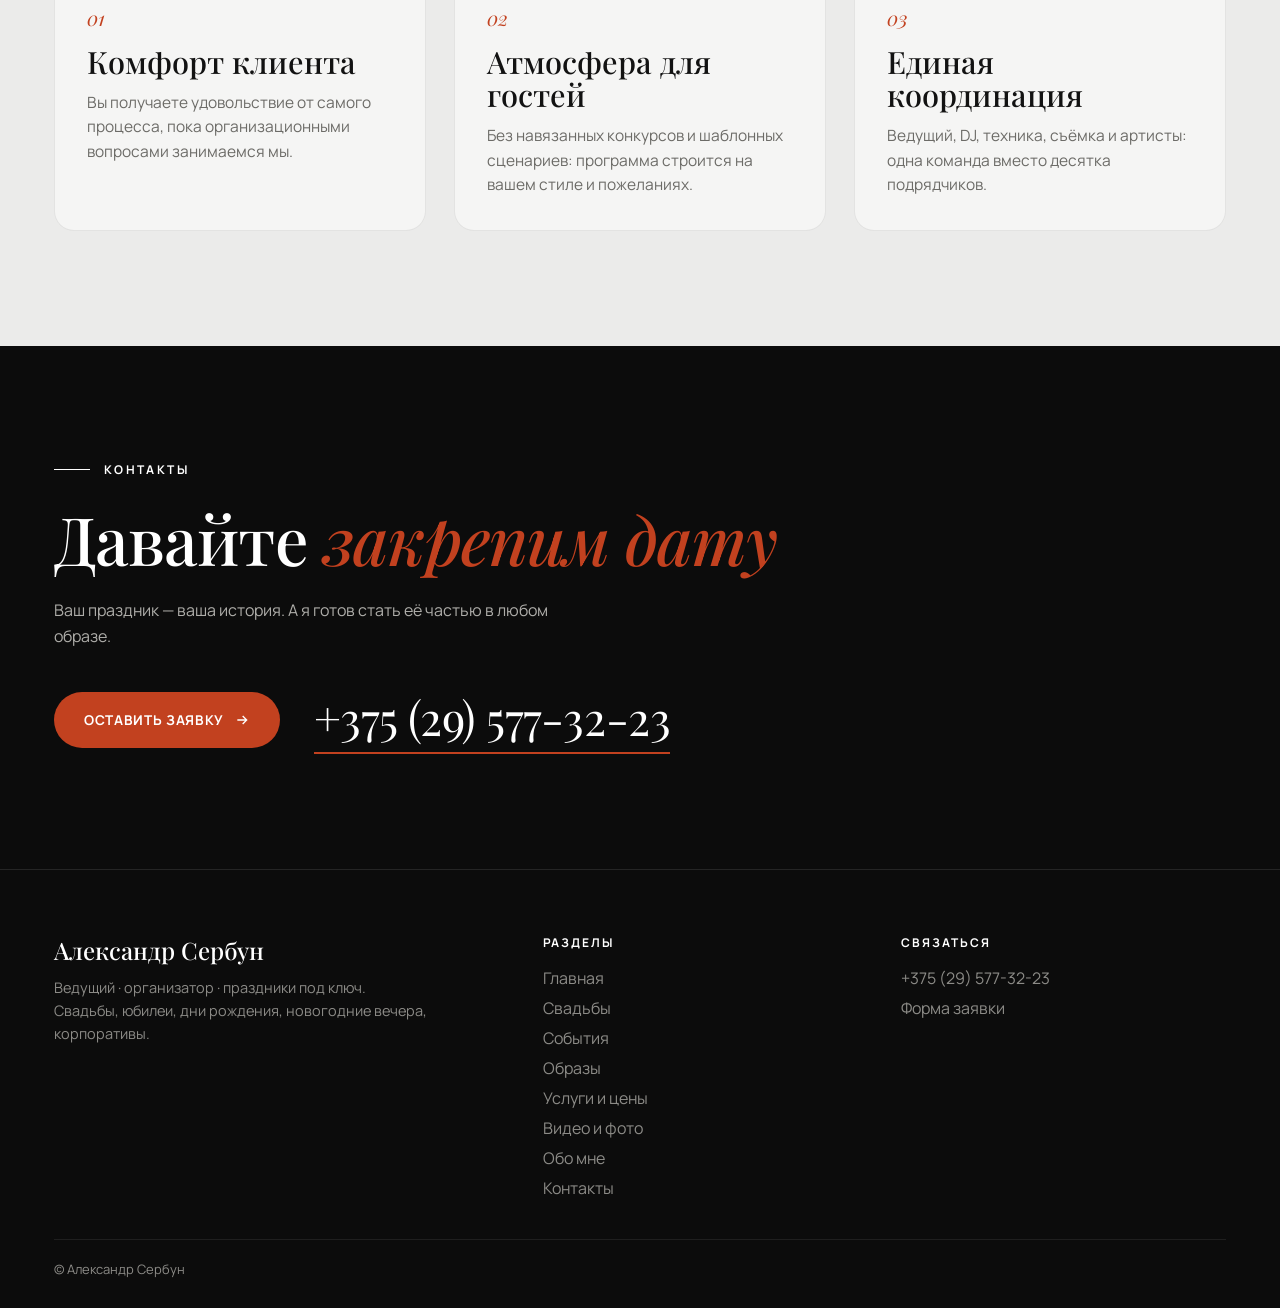
==== commit 1c2383b2: "Drop 'мероприятий' from tagline Co-Authored-By: Claude Sonnet 5.5 <noreply@anthropic.com> Claude-Ses" ====
--- a/about.html
+++ b/about.html
@@ -23,7 +23,7 @@
     <div class="crumbs"><a href="index.html">Главная</a><span>/</span><span>Обо мне</span></div>
     <div class="kick">Обо мне</div>
     <h1 class="h1"><span class="ln" style="--i:0"><span>Александр</span></span><span class="ln" style="--i:1"><span><em>Сербун</em></span></span></h1>
-    <p class="sub">Ведущий, организатор мероприятий, праздники под ключ.</p>
+    <p class="sub">Ведущий, организатор, праздники под ключ.</p>
   </div>
   <div class="phead__word" aria-hidden="true">Обо мне</div>
 </section>
@@ -89,7 +89,7 @@
 </section>
 <footer class="foot2">
   <div class="foot2__grid">
-    <div><b>Александр Сербун</b><p>Ведущий · организатор мероприятий · праздники под ключ. Свадьбы, юбилеи, дни рождения, новогодние вечера, корпоративы.</p></div>
+    <div><b>Александр Сербун</b><p>Ведущий · организатор · праздники под ключ. Свадьбы, юбилеи, дни рождения, новогодние вечера, корпоративы.</p></div>
     <div><h4>Разделы</h4><a href="index.html">Главная</a><a href="wedding.html">Свадьбы</a><a href="events.html">События</a><a href="themes.html">Образы</a><a href="services.html">Услуги и цены</a><a href="gallery.html">Видео и фото</a><a href="about.html">Обо мне</a><a href="contacts.html">Контакты</a></div>
     <div><h4>Связаться</h4><a href="tel:+375295773223">+375 (29) 577-32-23</a><a href="contacts.html">Форма заявки</a></div>
   </div>
--- a/assets/base.css
+++ b/assets/base.css
@@ -231,3 +231,10 @@
   *,*::before,*::after{animation-duration:.01ms!important;animation-delay:0s!important;animation-iteration-count:1!important;transition-duration:.01ms!important}
   .track{animation:none}
 }
+.avail__list{list-style:none;margin:12px 0 0;padding:0}
+.avail__list li{display:flex;justify-content:space-between;align-items:baseline;gap:12px;padding:10px 0;border-top:1px solid rgba(14,14,14,.14)}
+.avail__list span{font-family:var(--serif);font-size:19px;line-height:1.1}
+.avail__list em{font-style:normal;font-size:13px;font-weight:600;color:var(--accent);white-space:nowrap}
+.avail{width:min(300px,24vw)}
+.avail__list span{font-size:18px;white-space:nowrap}
+@media(max-width:900px){.avail{width:auto}}
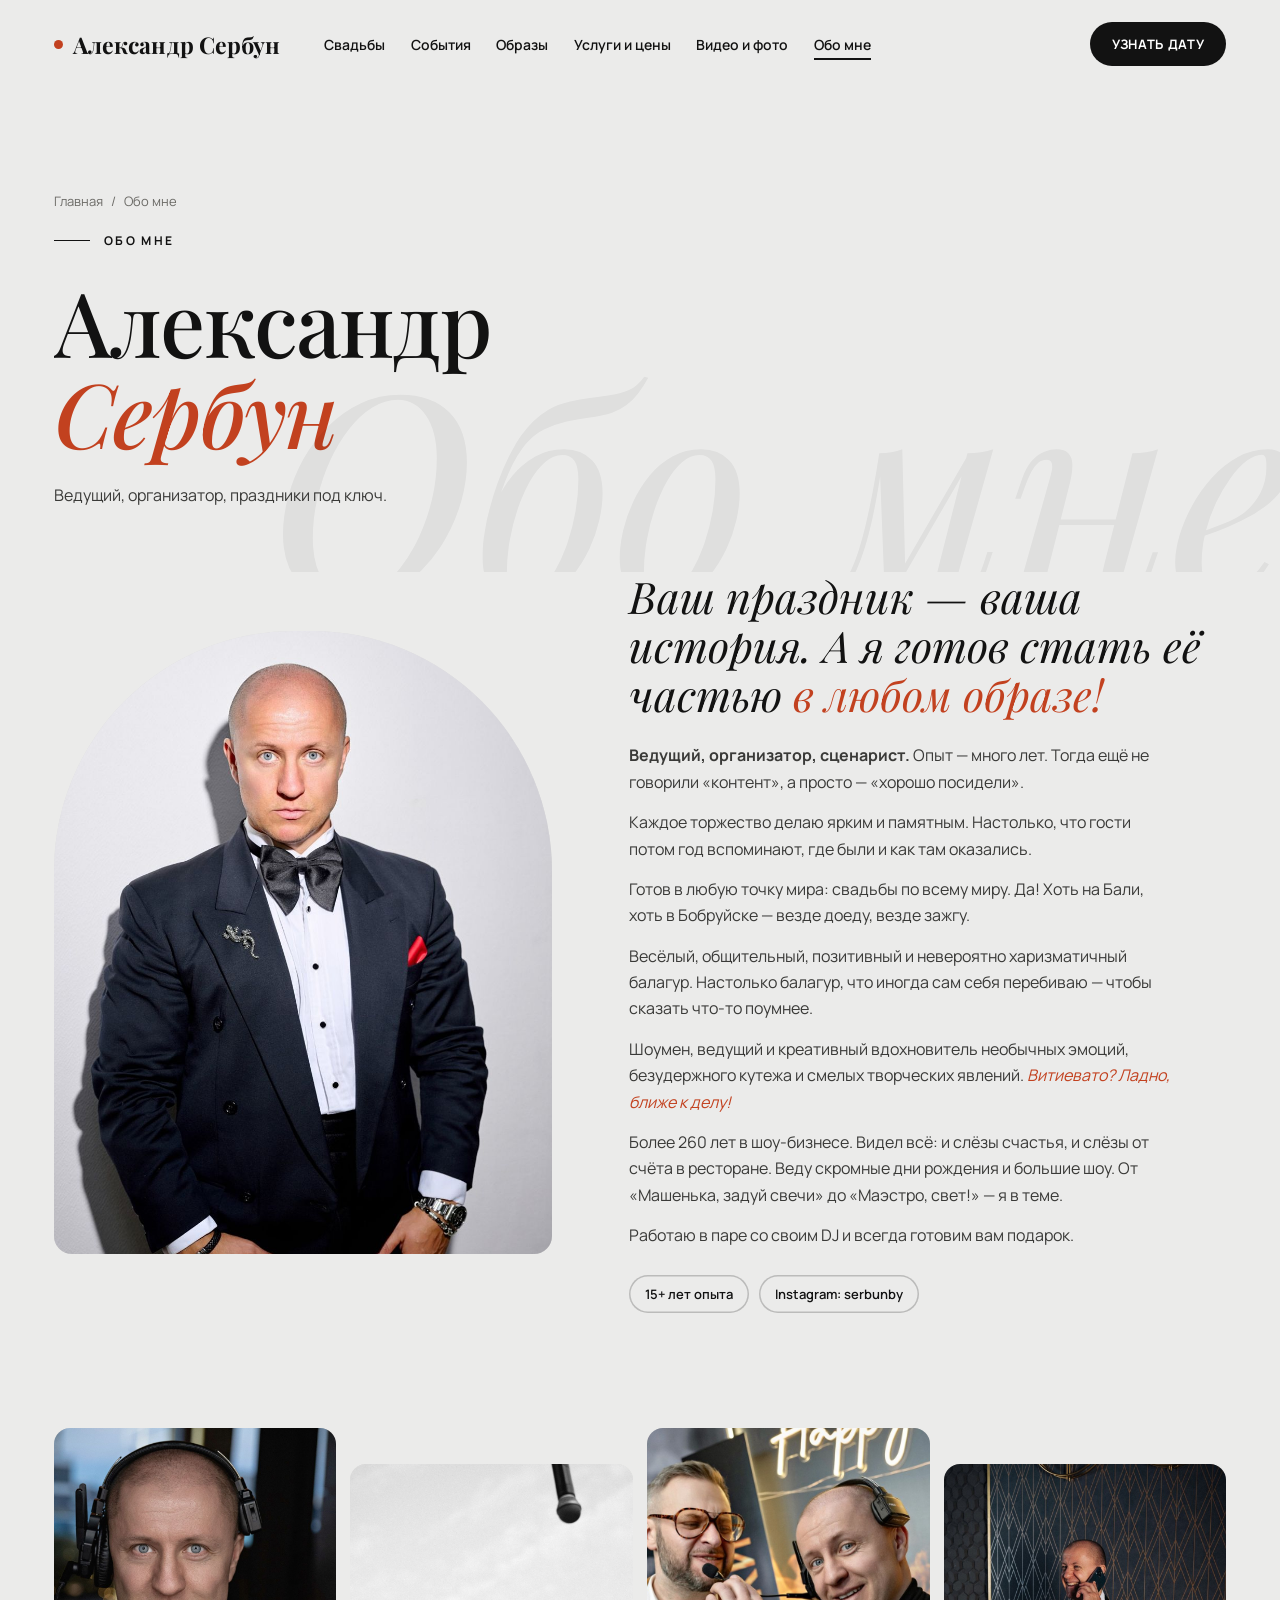
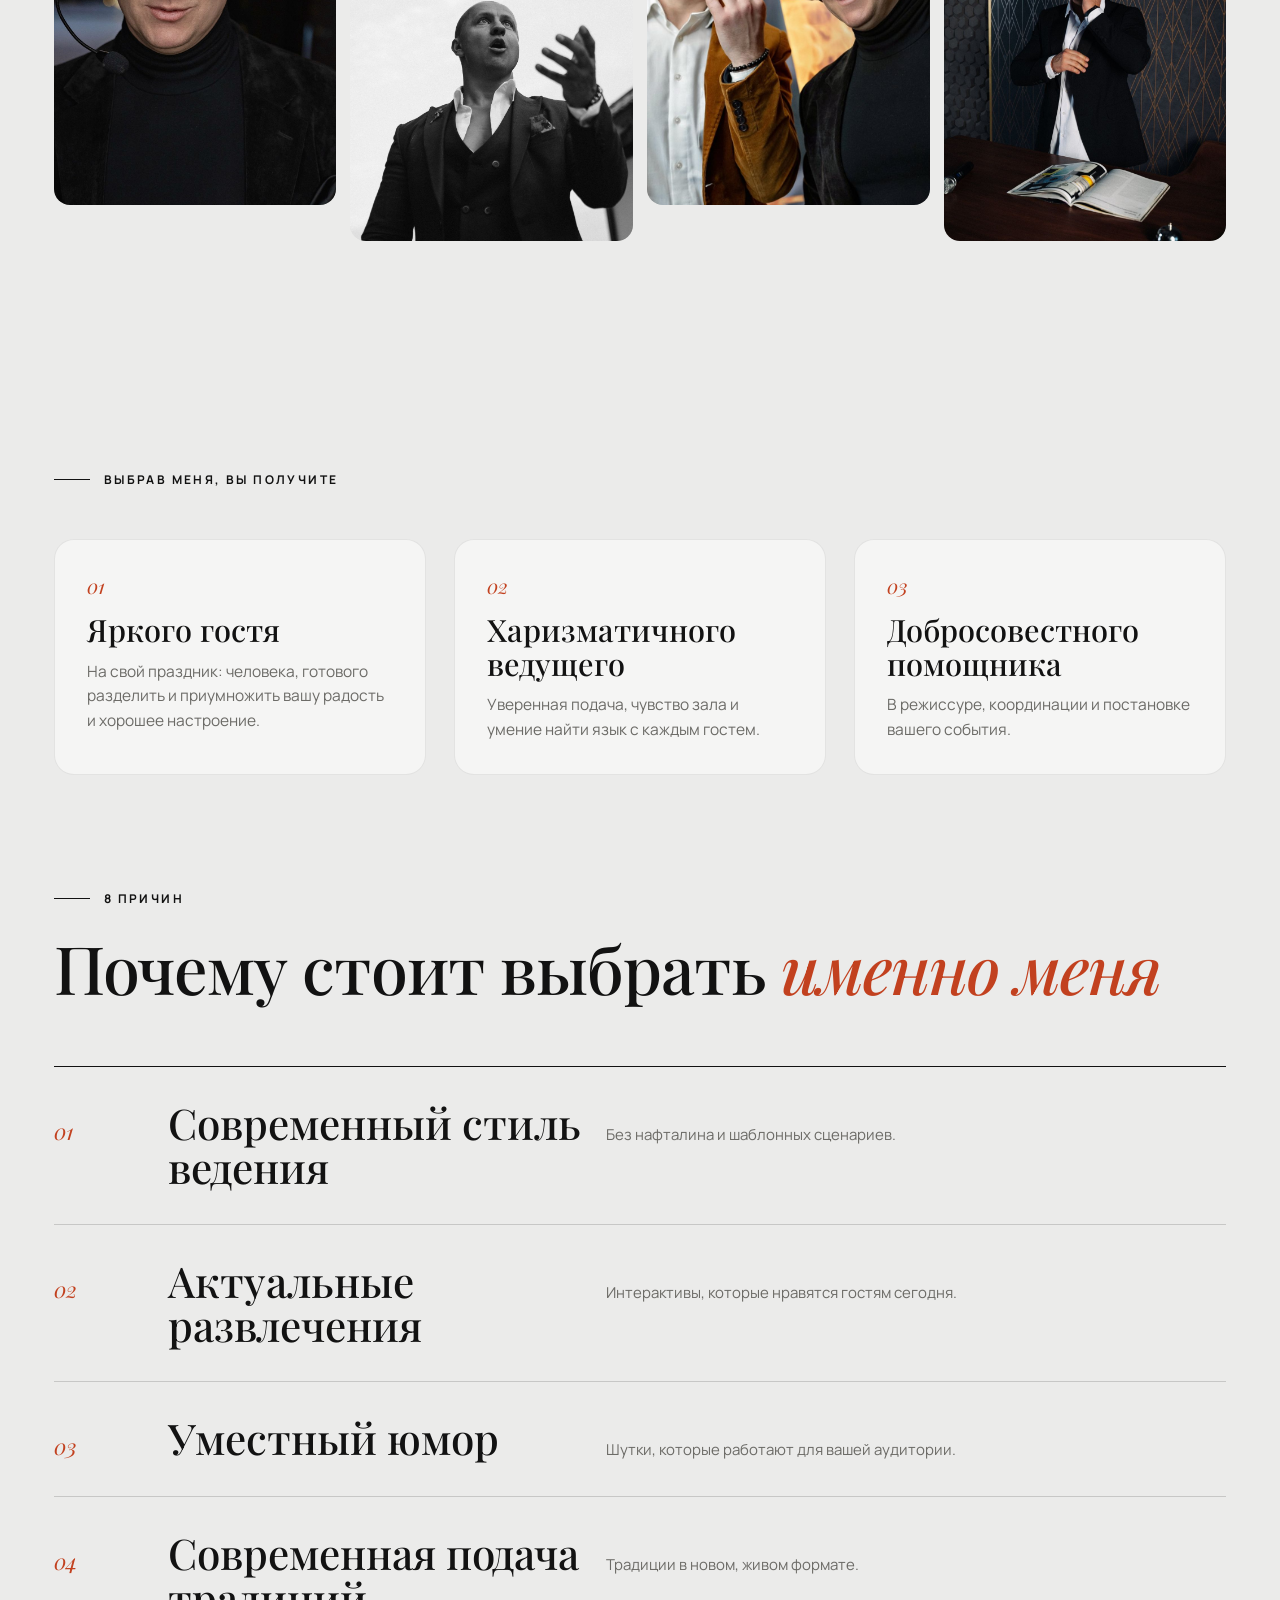
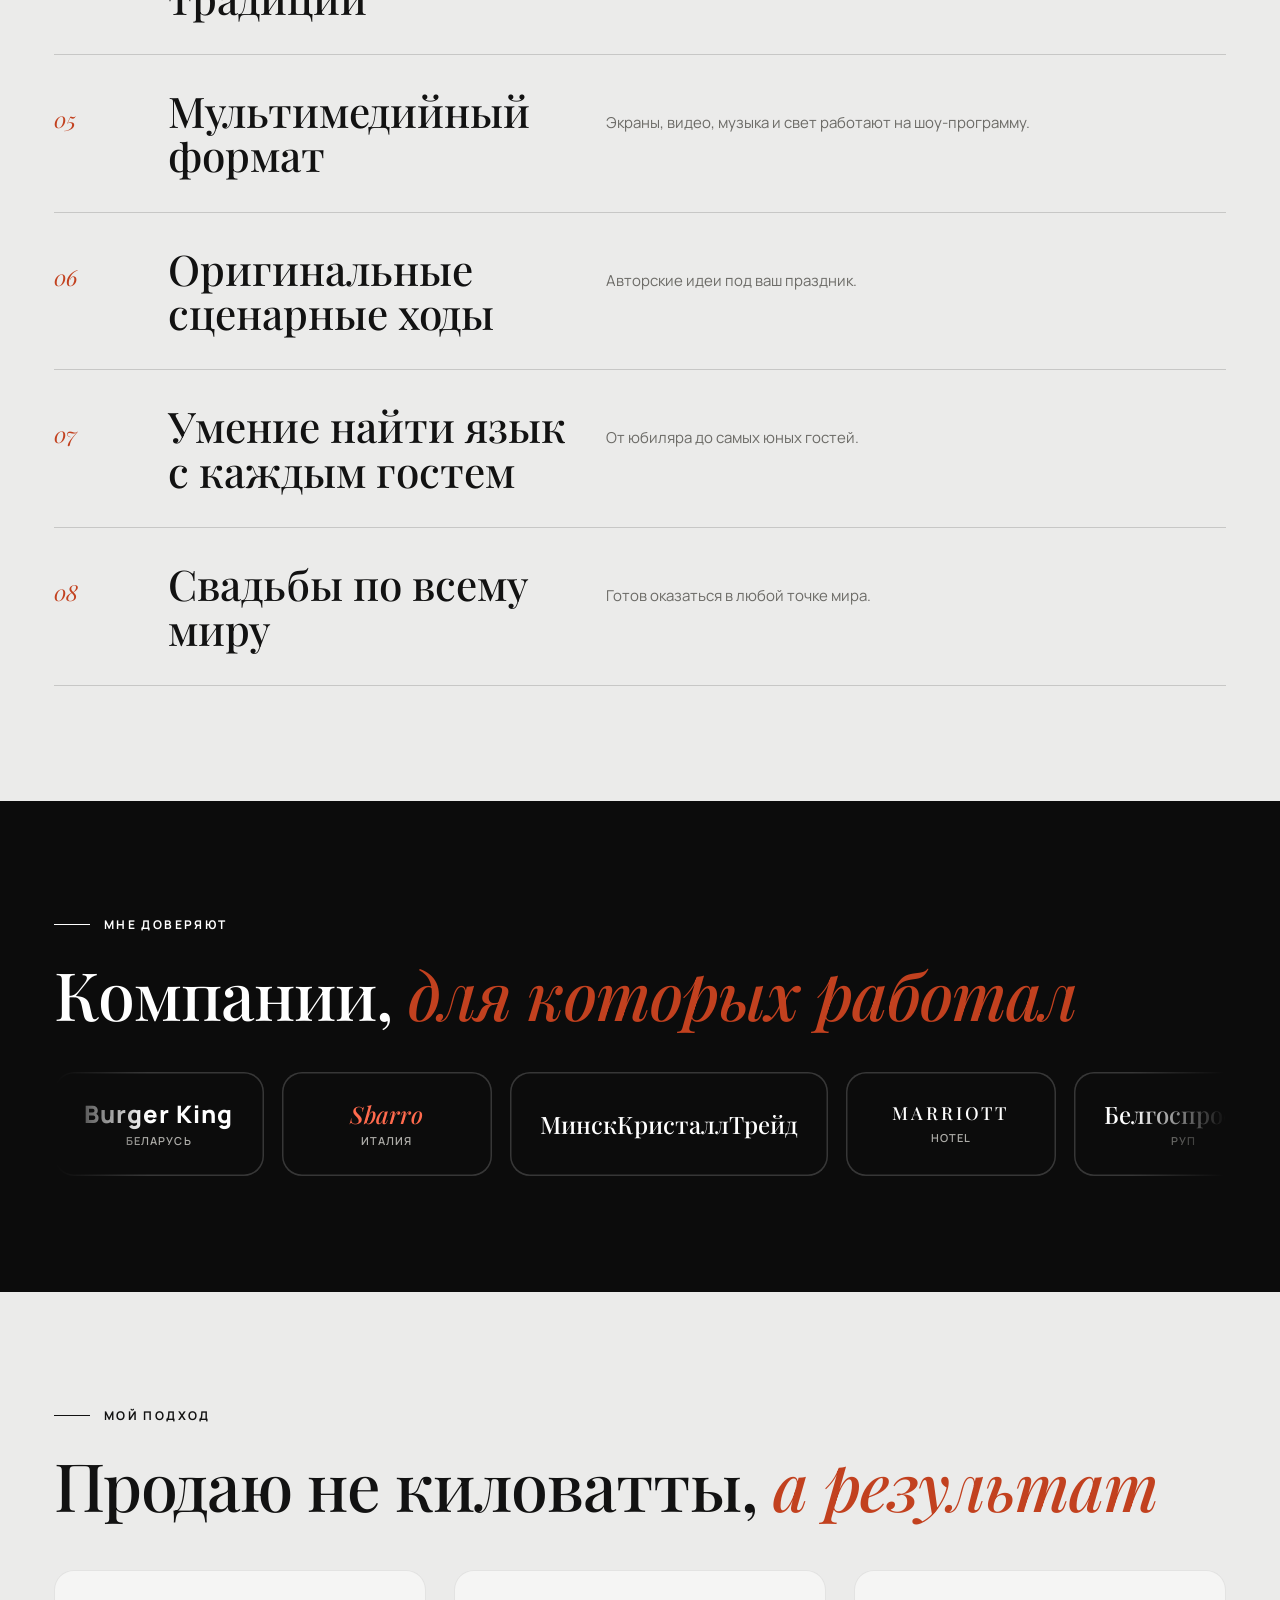
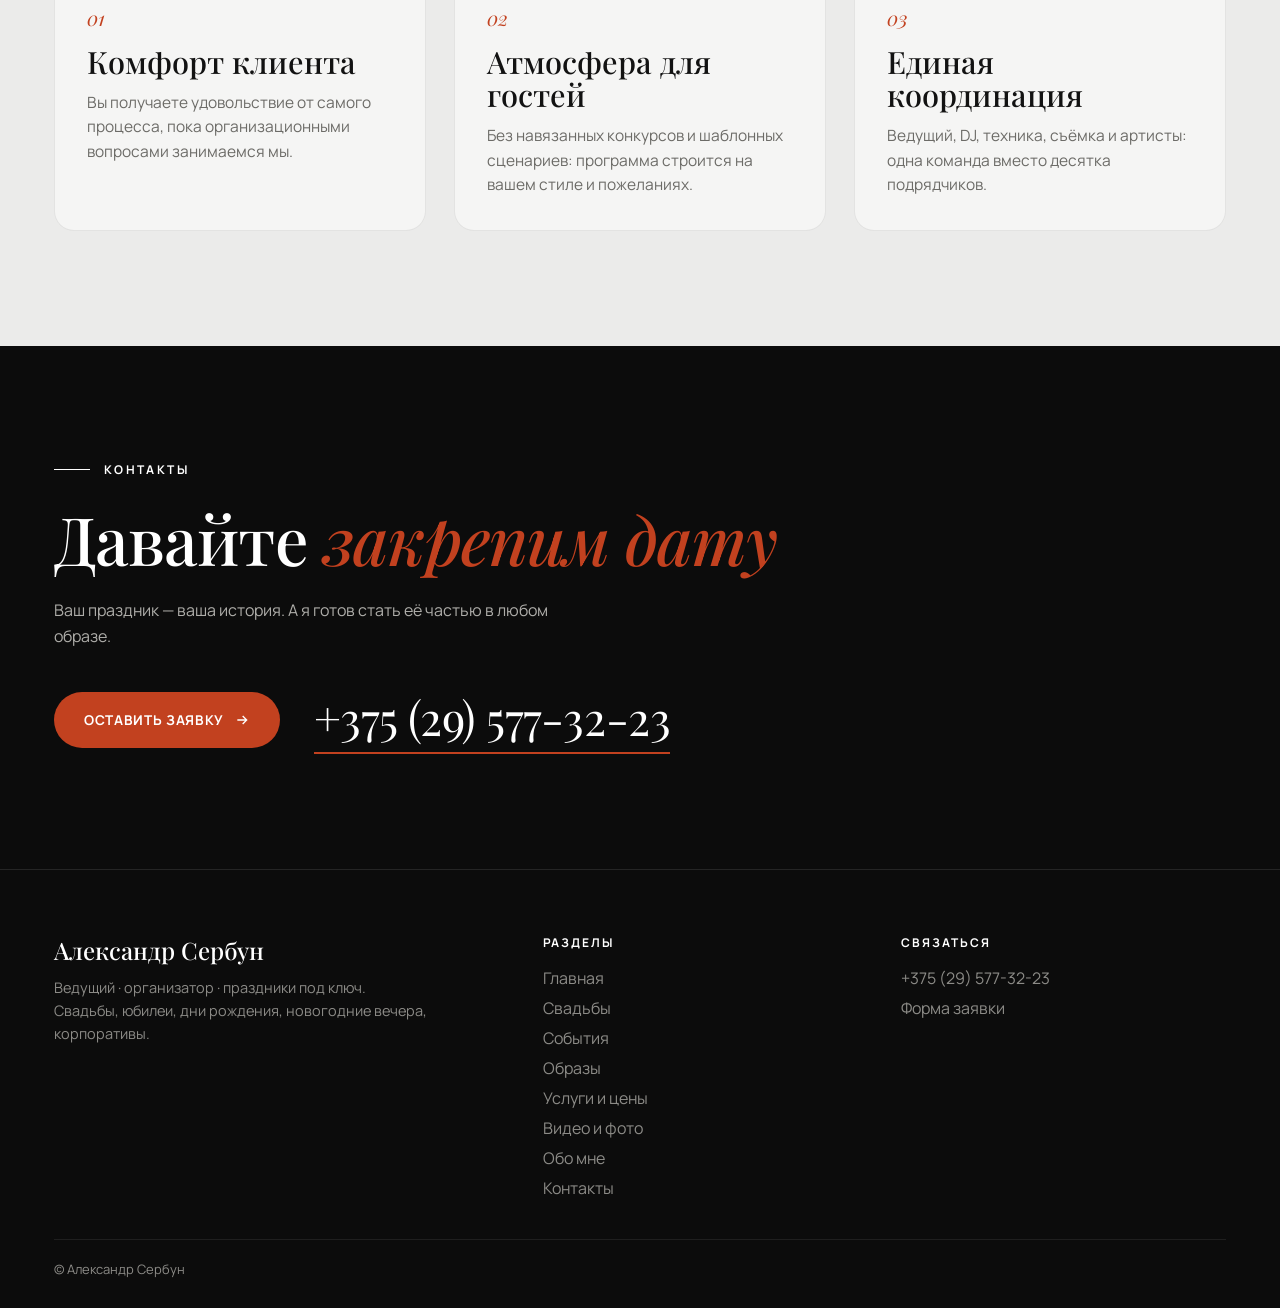
==== commit ad7be82e: "About: wording tweak Co-Authored-By: Claude Sonnet 5.5 <noreply@anthropic.com> Claude-Session: https" ====
--- a/about.html
+++ b/about.html
@@ -58,7 +58,7 @@
   <div class="wrap">
     <div class="kick">8 причин</div>
     <h2 class="h2 sr" style="margin-bottom:36px">Почему стоит выбрать <em>именно меня</em></h2>
-    <div class="tk"><div class="tk__row sr"><span class="tk__n">01</span><h3>Современный стиль ведения</h3><p>Без нафталина и шаблонных сценариев.</p></div><div class="tk__row sr"><span class="tk__n">02</span><h3>Актуальные развлечения</h3><p>Интерактивы, которые нравятся гостям сегодня.</p></div><div class="tk__row sr"><span class="tk__n">03</span><h3>Уместный юмор</h3><p>Шутки, которые работают для вашей аудитории.</p></div><div class="tk__row sr"><span class="tk__n">04</span><h3>Современная подача традиций</h3><p>Традиции в новом, живом формате.</p></div><div class="tk__row sr"><span class="tk__n">05</span><h3>Мультимедийный формат</h3><p>Экраны, видео, музыка и свет работают на программу.</p></div><div class="tk__row sr"><span class="tk__n">06</span><h3>Оригинальные сценарные ходы</h3><p>Авторские идеи под ваш праздник.</p></div><div class="tk__row sr"><span class="tk__n">07</span><h3>Умение найти язык с каждым гостем</h3><p>От юбиляра до самых юных гостей.</p></div><div class="tk__row sr"><span class="tk__n">08</span><h3>Свадьбы по всему миру</h3><p>Готов оказаться в любой точке мира.</p></div></div>
+    <div class="tk"><div class="tk__row sr"><span class="tk__n">01</span><h3>Современный стиль ведения</h3><p>Без нафталина и шаблонных сценариев.</p></div><div class="tk__row sr"><span class="tk__n">02</span><h3>Актуальные развлечения</h3><p>Интерактивы, которые нравятся гостям сегодня.</p></div><div class="tk__row sr"><span class="tk__n">03</span><h3>Уместный юмор</h3><p>Шутки, которые работают для вашей аудитории.</p></div><div class="tk__row sr"><span class="tk__n">04</span><h3>Современная подача традиций</h3><p>Традиции в новом, живом формате.</p></div><div class="tk__row sr"><span class="tk__n">05</span><h3>Мультимедийный формат</h3><p>Экраны, видео, музыка и свет работают на шоу-программу.</p></div><div class="tk__row sr"><span class="tk__n">06</span><h3>Оригинальные сценарные ходы</h3><p>Авторские идеи под ваш праздник.</p></div><div class="tk__row sr"><span class="tk__n">07</span><h3>Умение найти язык с каждым гостем</h3><p>От юбиляра до самых юных гостей.</p></div><div class="tk__row sr"><span class="tk__n">08</span><h3>Свадьбы по всему миру</h3><p>Готов оказаться в любой точке мира.</p></div></div>
   </div>
 </section>
 <section class="sec sec--dark">
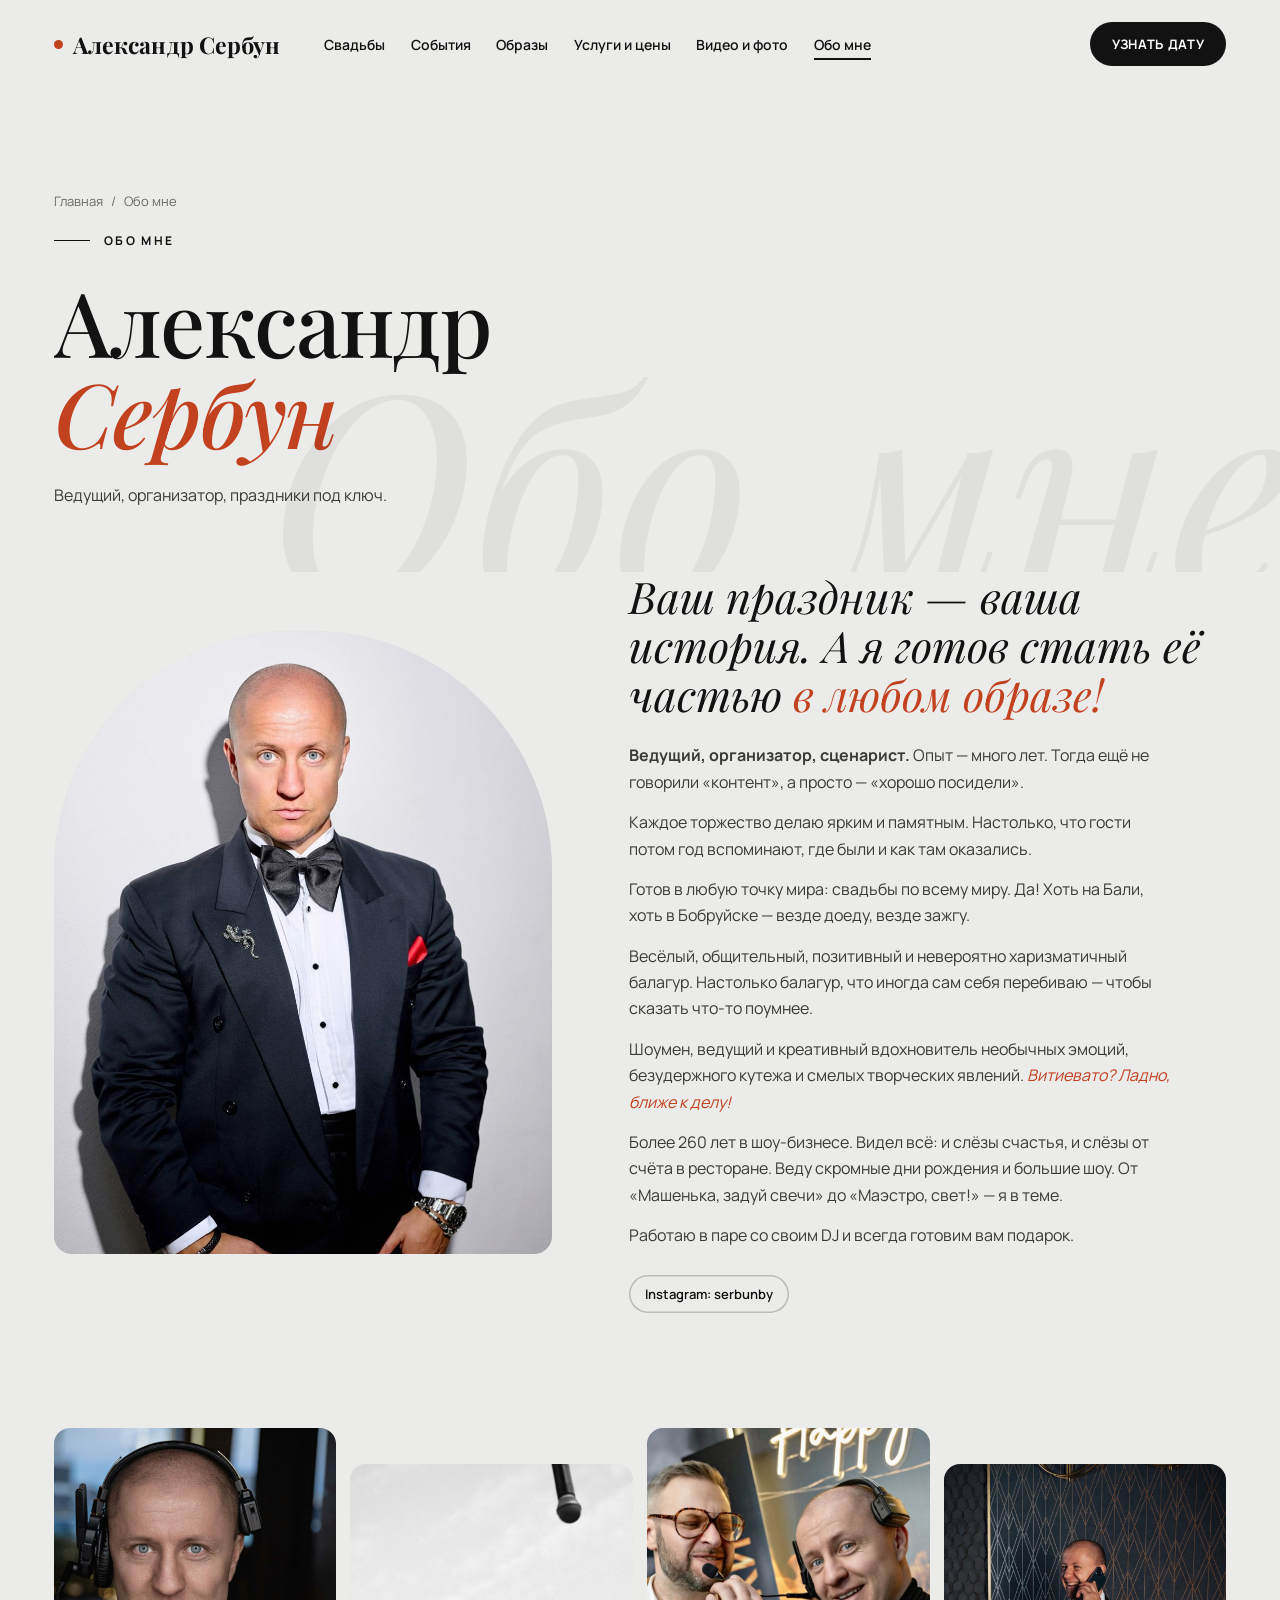
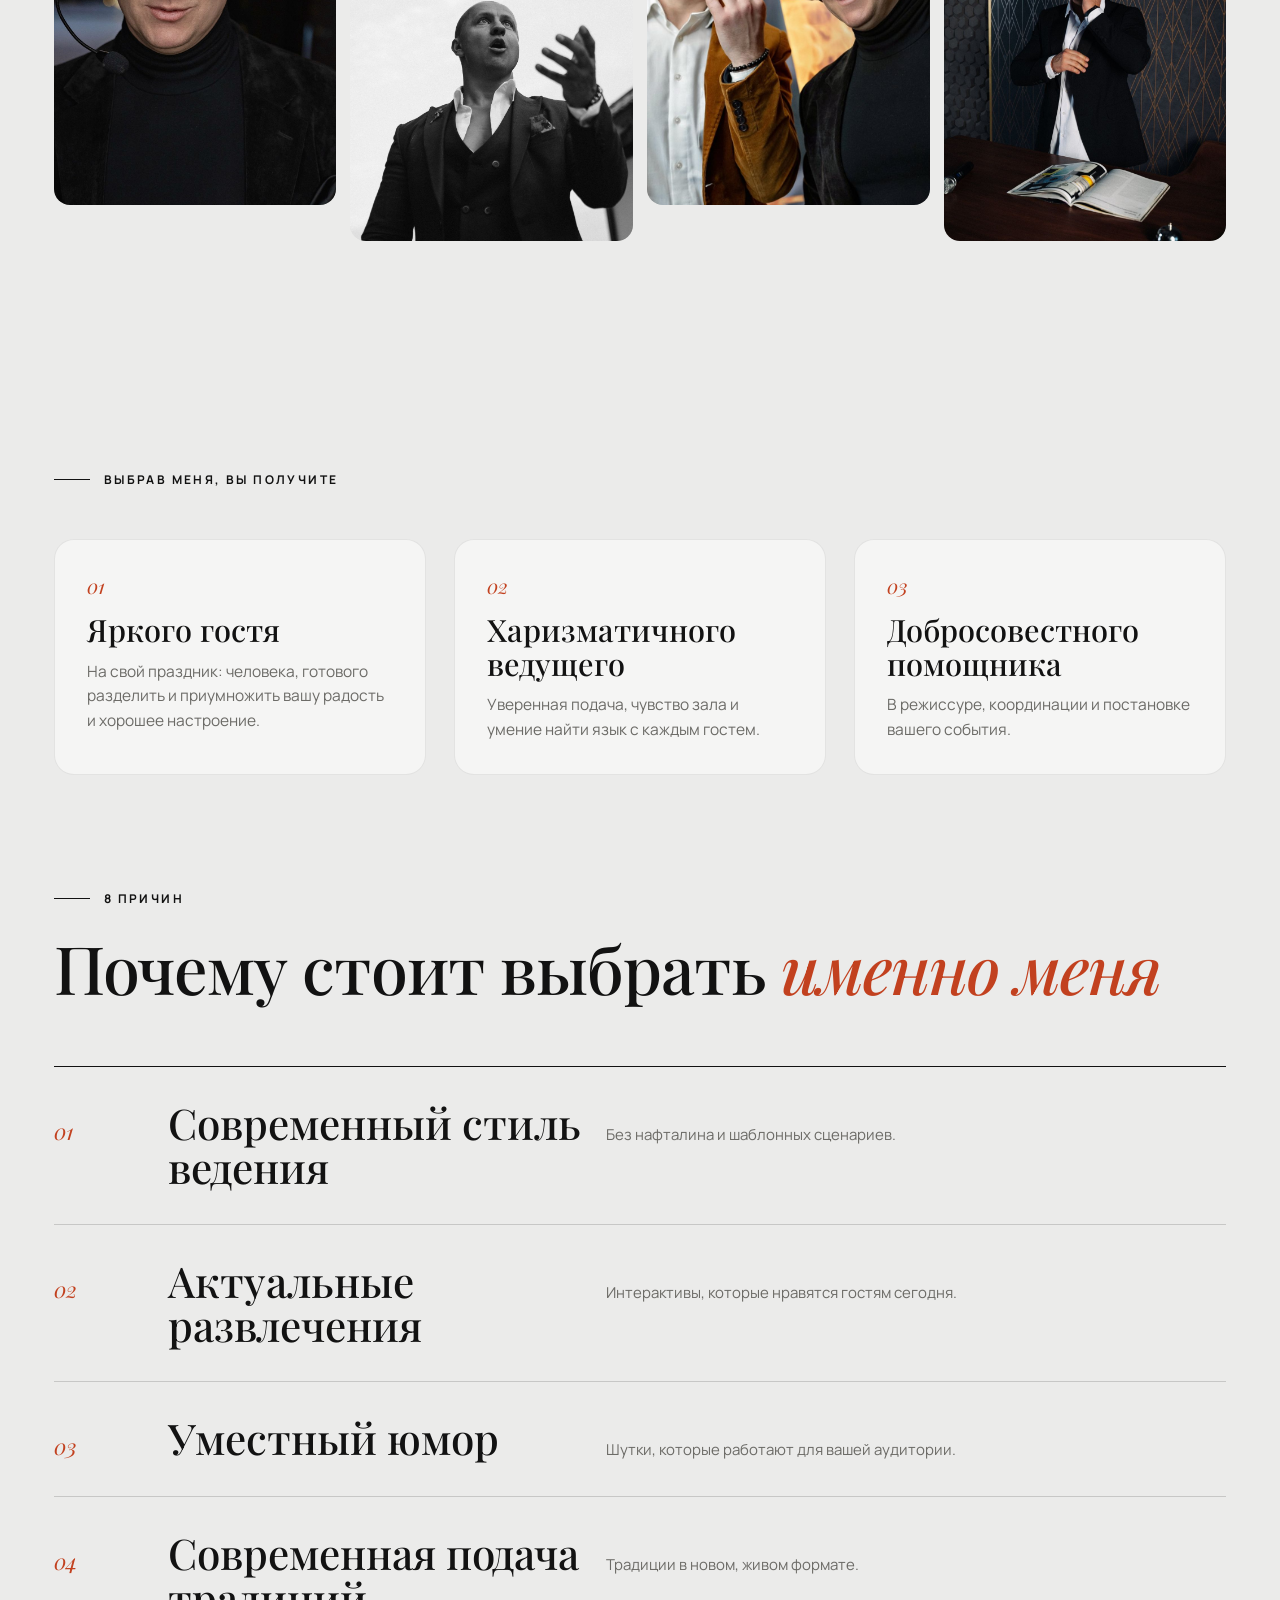
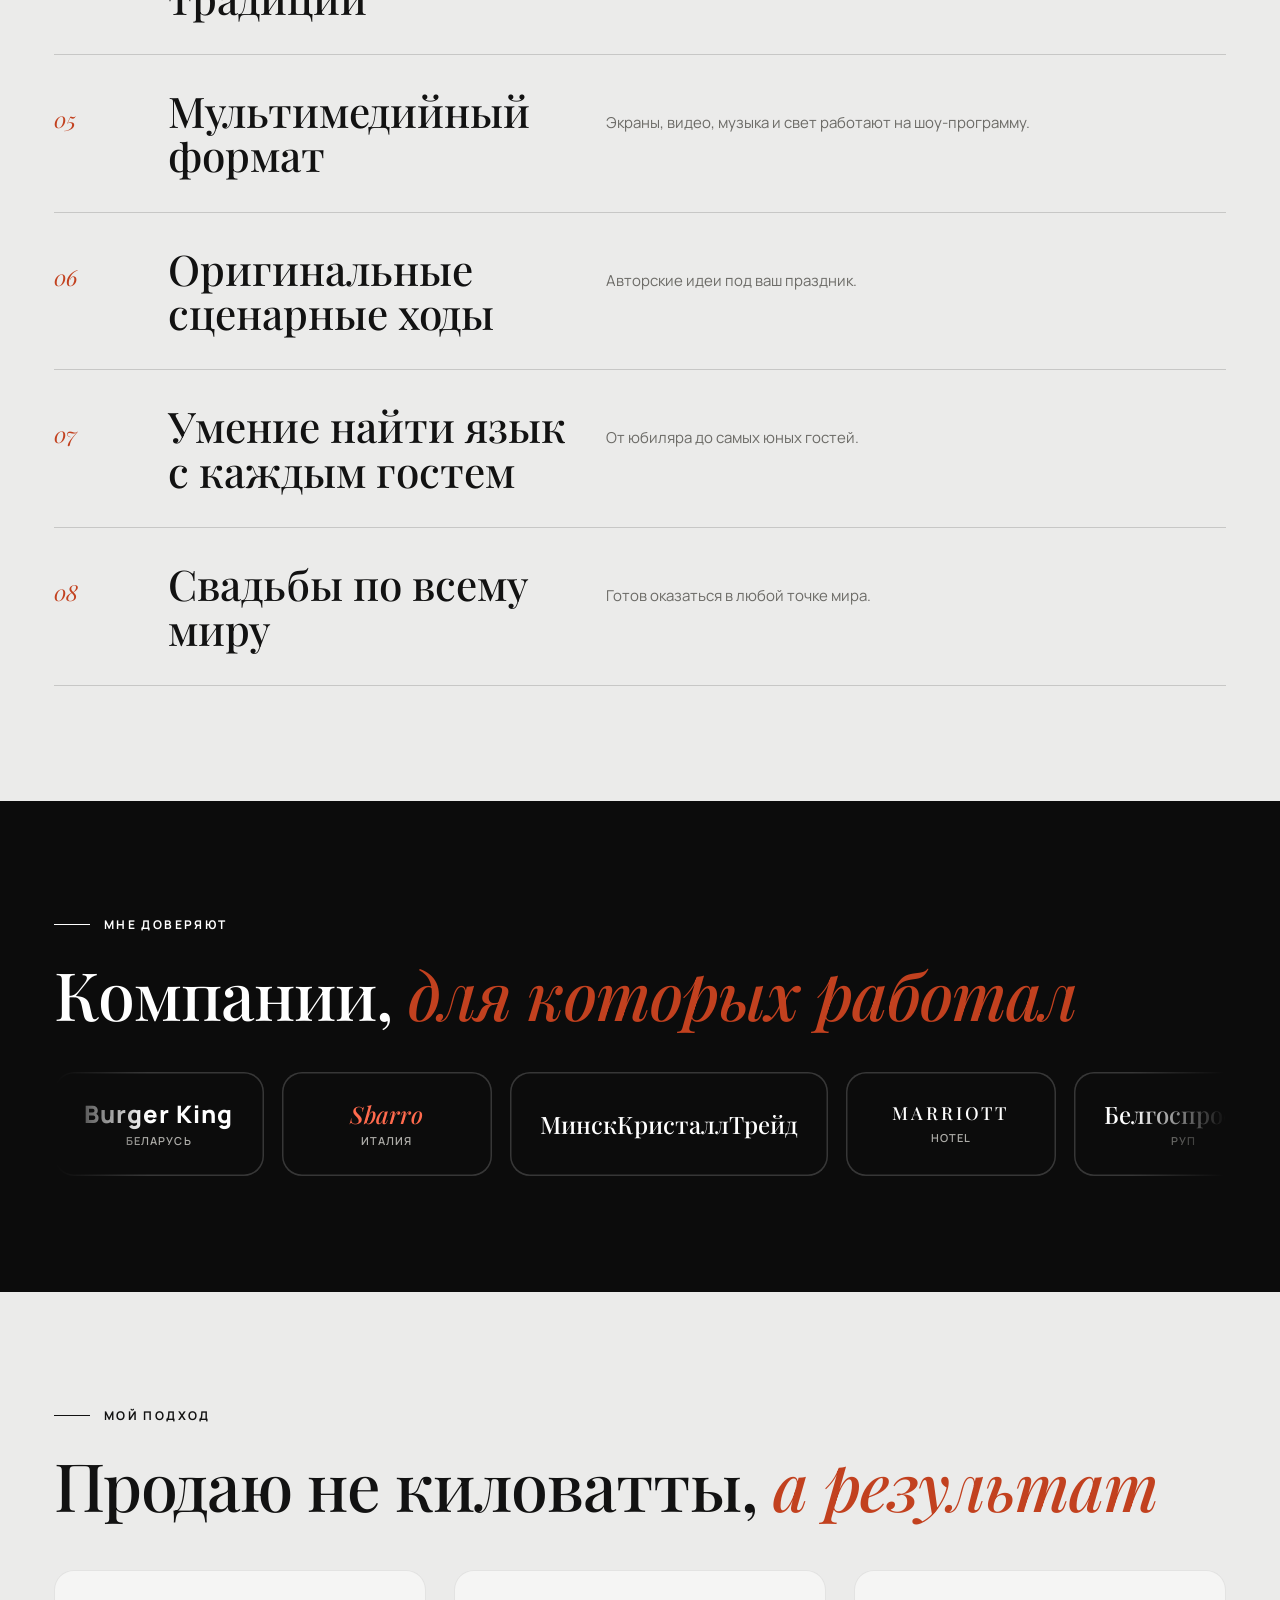
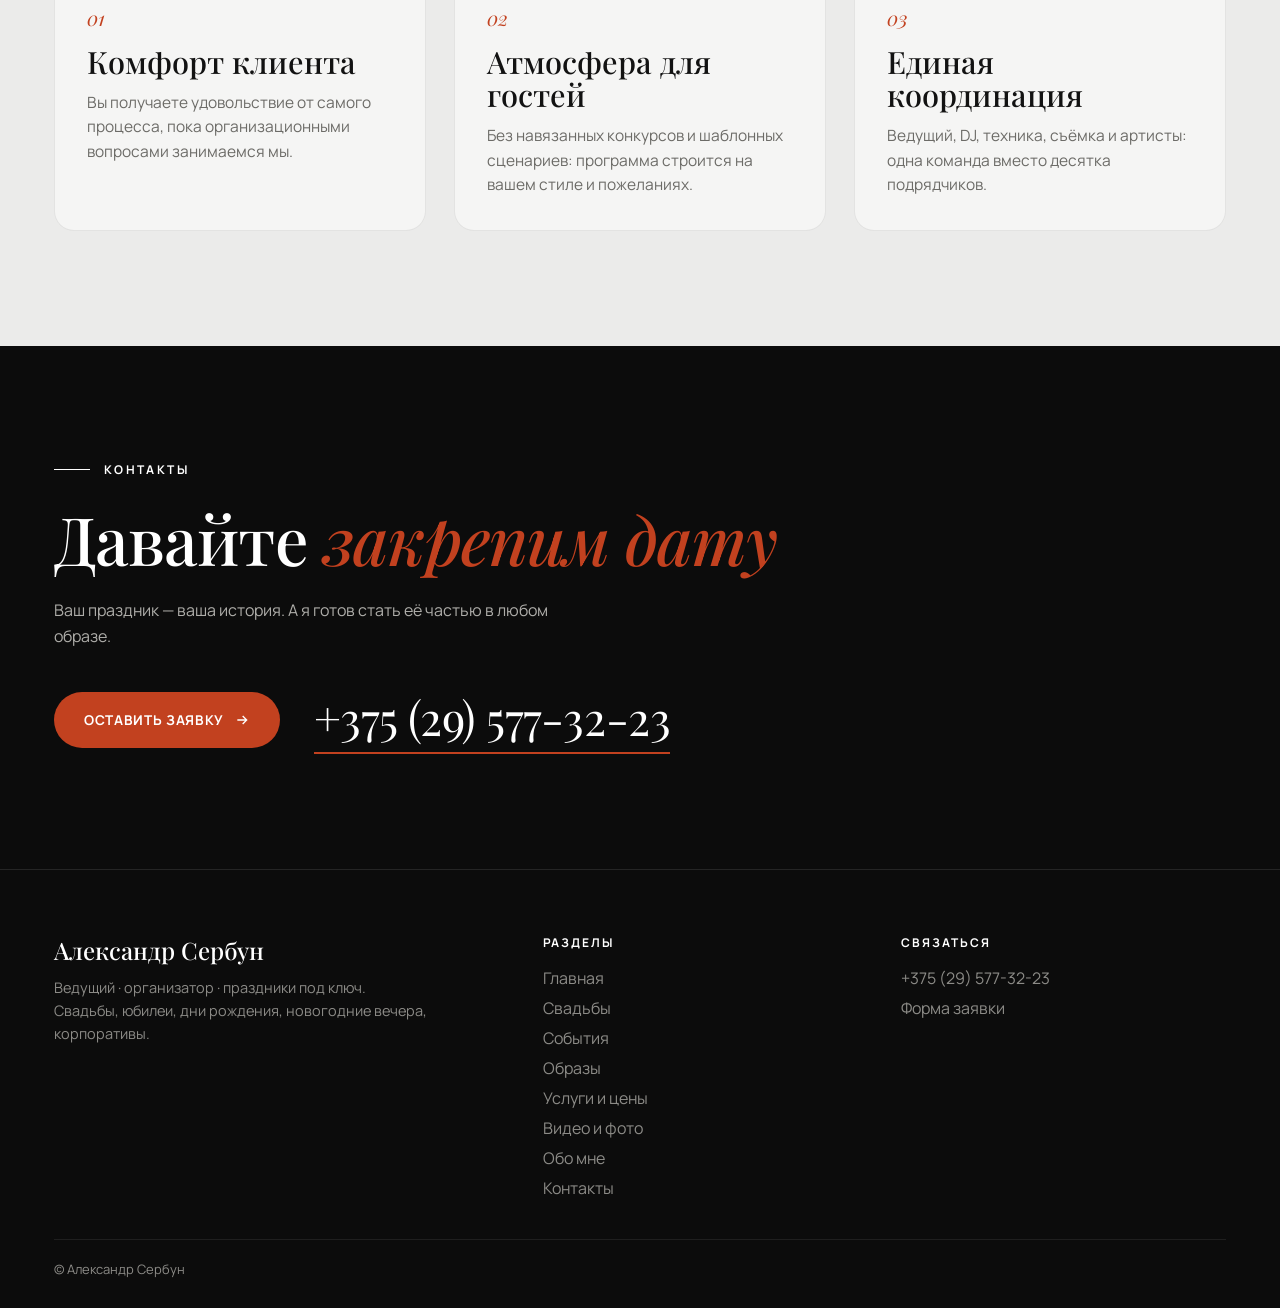
==== commit 57473e74: "About: remove experience chip Co-Authored-By: Claude Sonnet 5.5 <noreply@anthropic.com> Claude-Sessi" ====
--- a/about.html
+++ b/about.html
@@ -39,7 +39,7 @@
       <p class="sub" style="margin-top:14px">Шоумен, ведущий и креативный вдохновитель необычных эмоций, безудержного кутежа и смелых творческих явлений. <em style="color:var(--accent)">Витиевато? Ладно, ближе к делу!</em></p>
       <p class="sub" style="margin-top:14px">Более 260 лет в шоу-бизнесе. Видел всё: и слёзы счастья, и слёзы от счёта в ресторане. Веду скромные дни рождения и большие шоу. От «Машенька, задуй свечи» до «Маэстро, свет!» — я в теме.</p>
       <p class="sub" style="margin-top:14px">Работаю в паре со своим DJ и всегда готовим вам подарок.</p>
-      <div class="chips"><span class="chip">15+ лет опыта</span><span class="chip">Instagram: serbunby</span></div>
+      <div class="chips"><span class="chip">Instagram: serbunby</span></div>
     </div>
   </div>
 </section>
